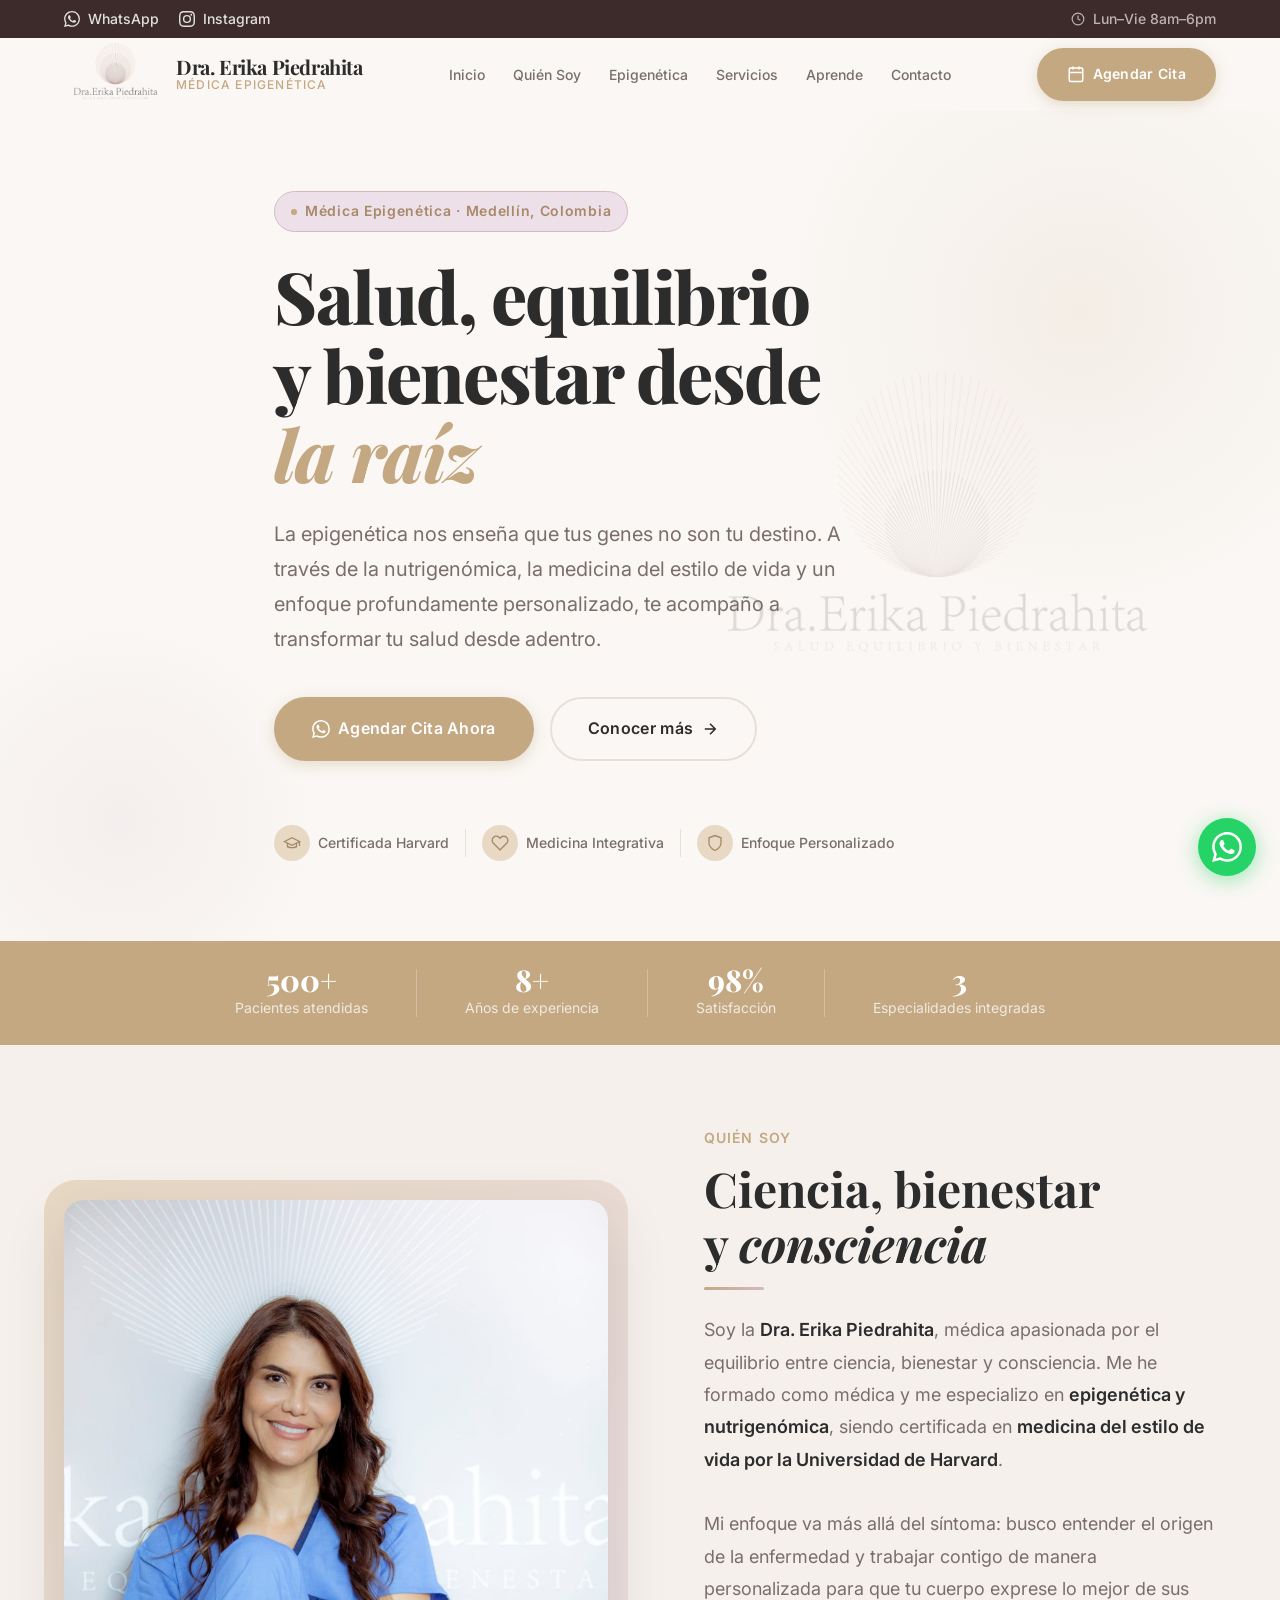
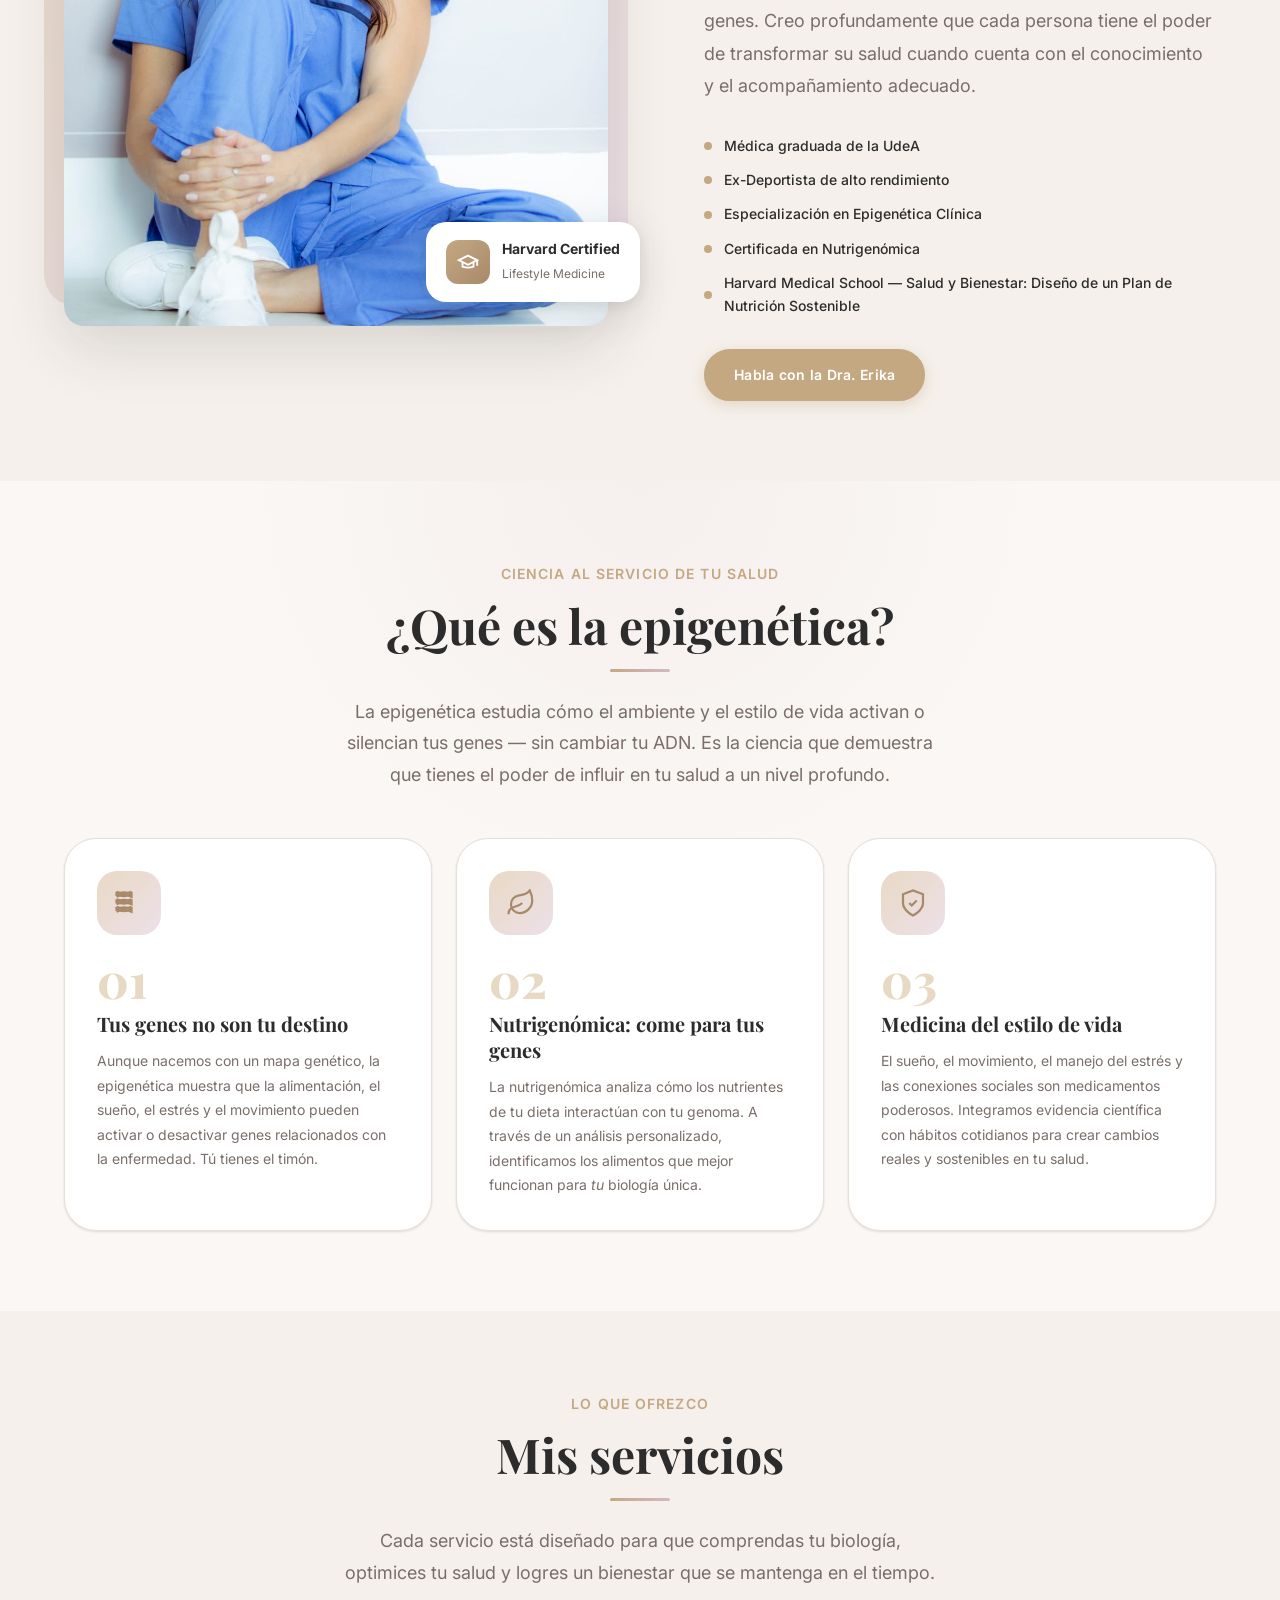
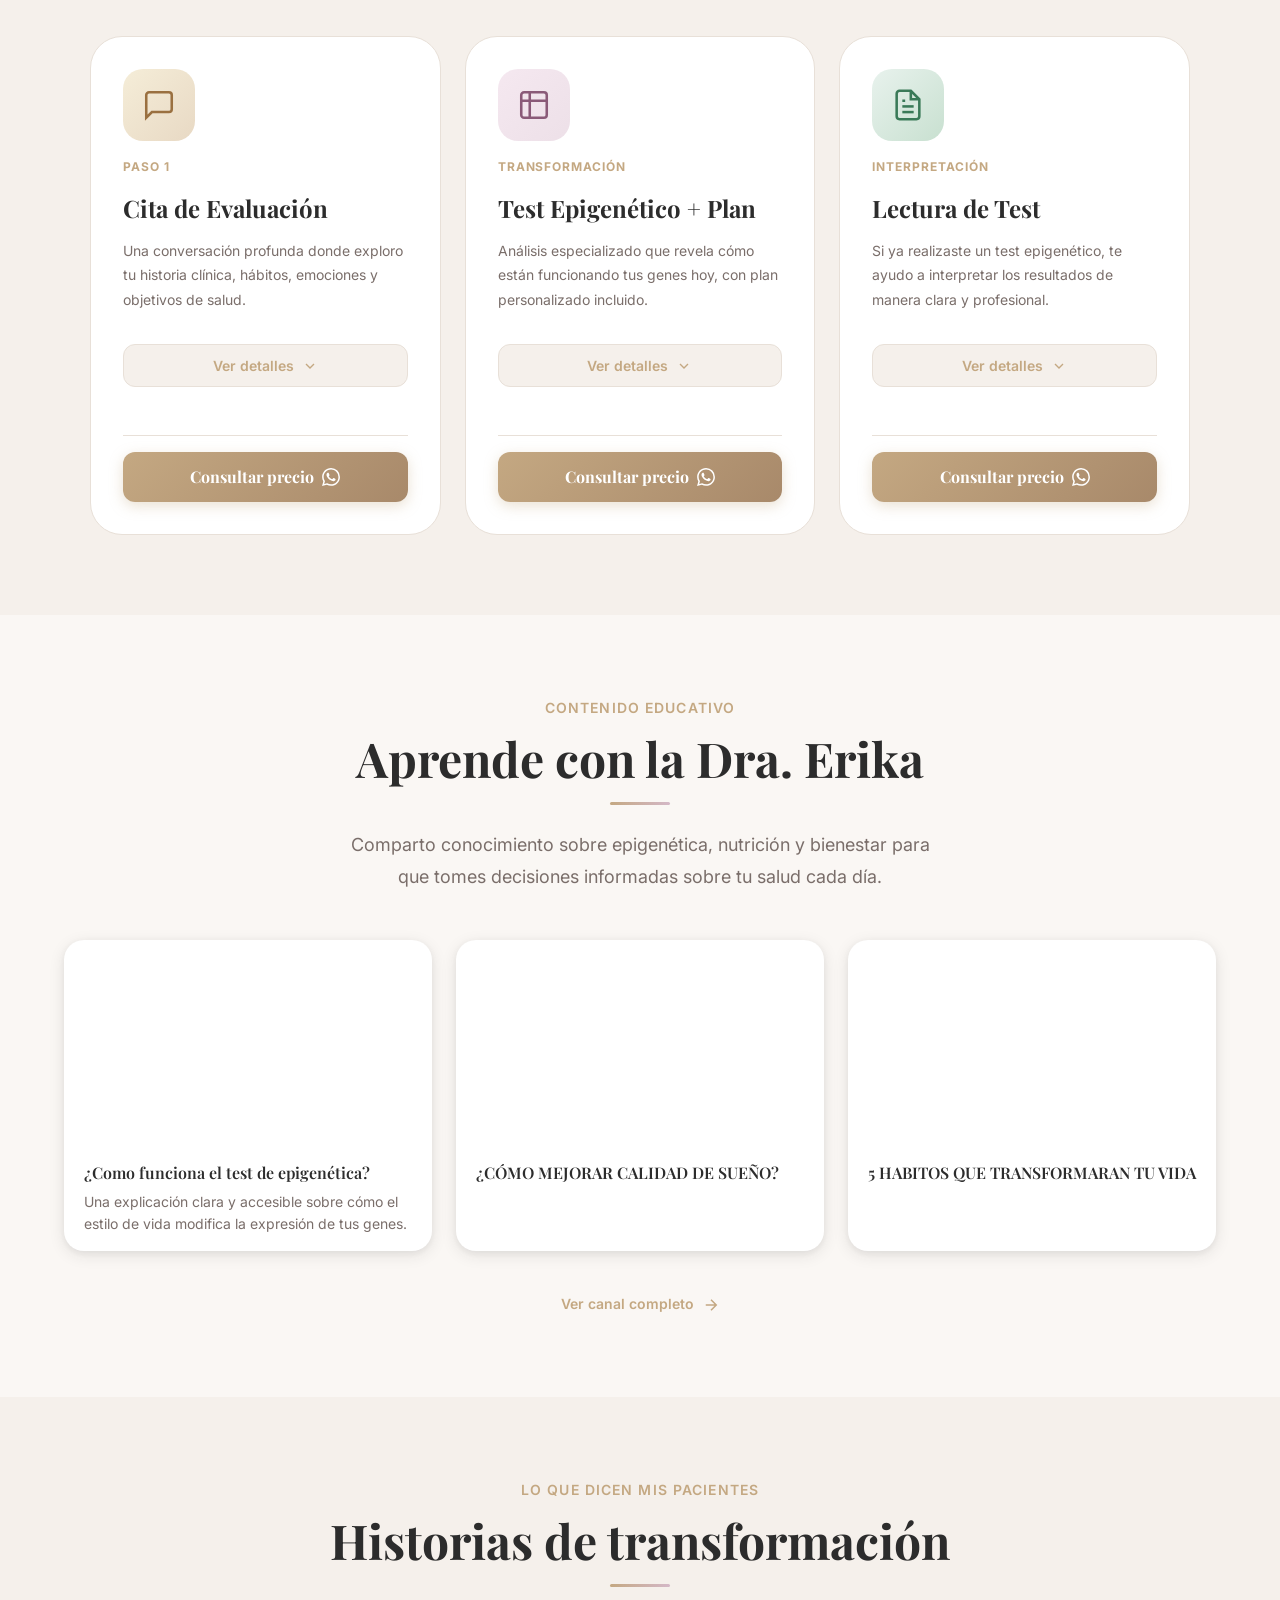
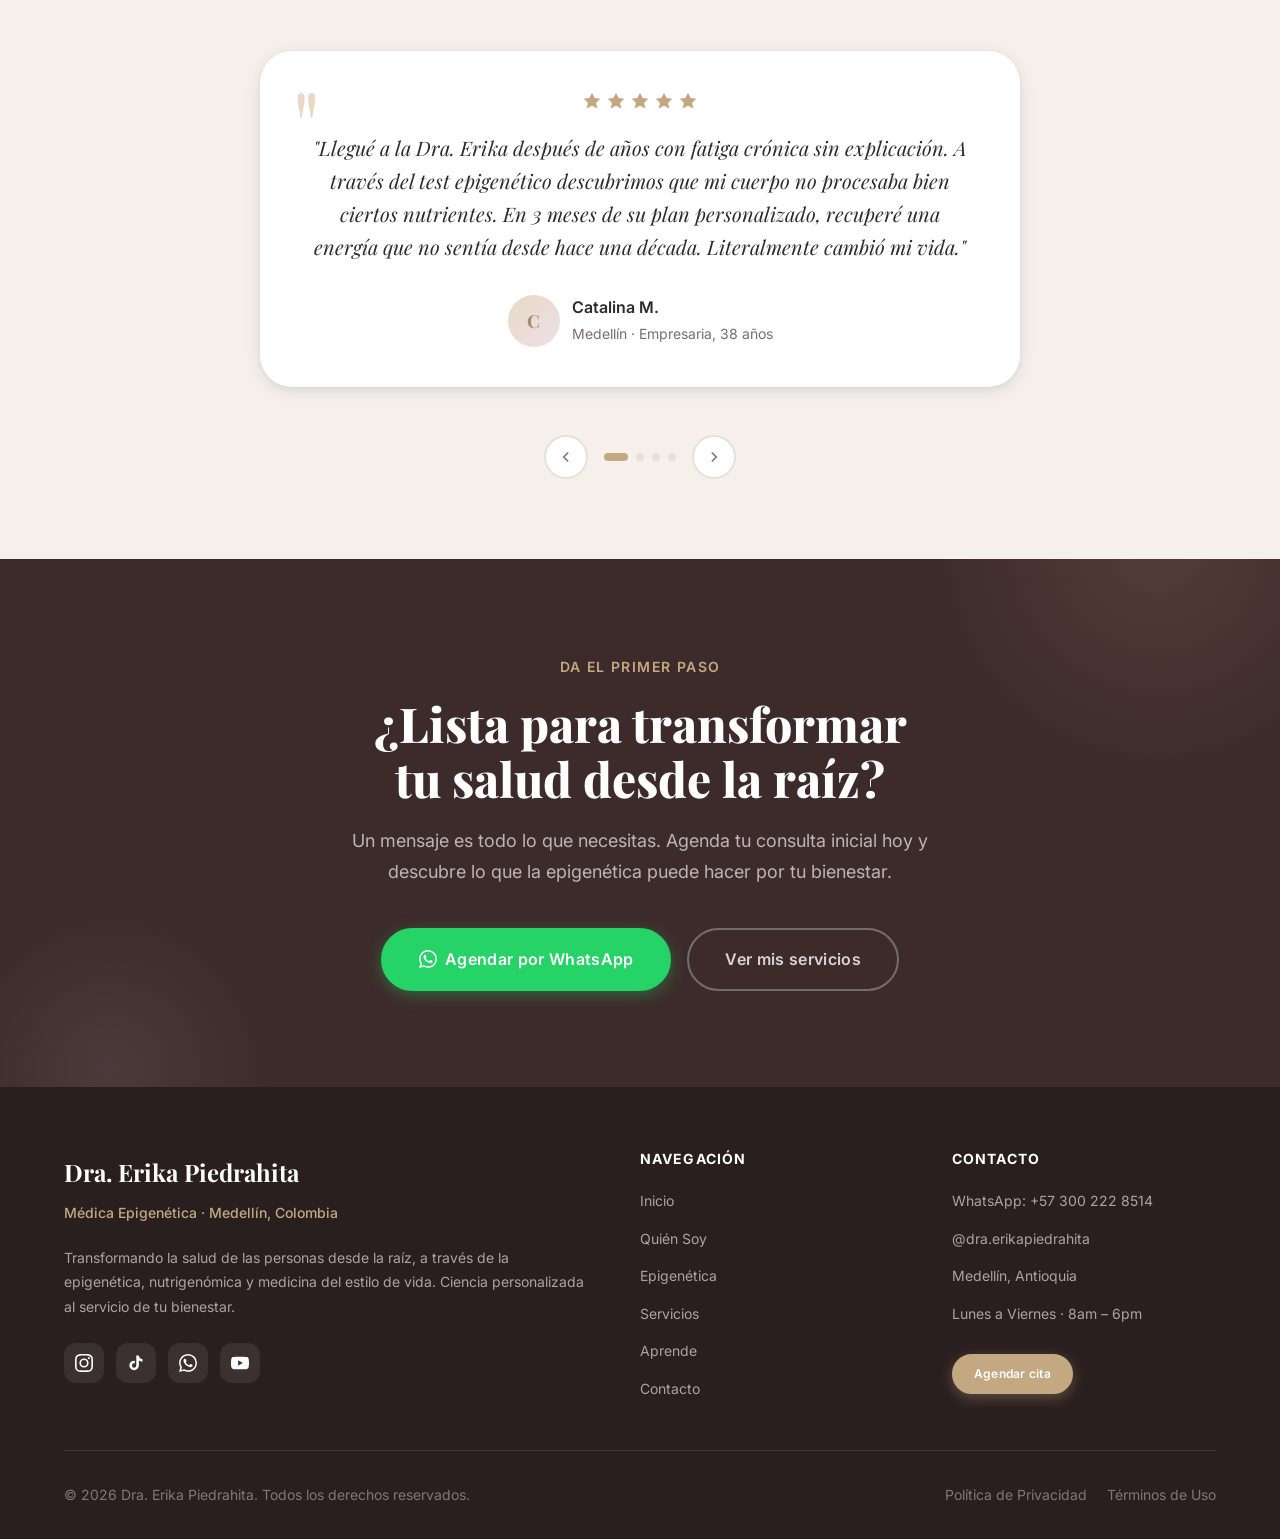
==== index.html @ b2c422f9 "feat: update Open Graph and Twitter Card metadata for improved sharing" ====
<!DOCTYPE html>
<html lang="es" class="no-js">
<head>
  <!-- =====================================================
       META & SEO
       ===================================================== -->
  <meta charset="UTF-8" />
  <meta name="viewport" content="width=device-width, initial-scale=1.0" />
  <meta http-equiv="X-UA-Compatible" content="IE=edge" />

  <title>Dra. Erika Piedrahita — Médica Epigenética en Medellín</title>
  <meta name="description" content="Dra. Erika Piedrahita, médica especialista en epigenética, nutrigenómica y medicina del estilo de vida certificada por la Universidad de Harvard. Consultas presenciales y virtuales en Medellín, Colombia." />
  <meta name="keywords" content="epigenética, médica Medellín, nutrigenómica, medicina integrativa, bienestar, salud personalizada, Erika Piedrahita, Harvard, test epigenético" />
  <meta name="author" content="Dra. Erika Piedrahita" />
  <meta name="robots" content="index, follow" />
  <link rel="canonical" href="https://www.draerikapiedrahita.com/" />

  <!-- Open Graph / Facebook -->
  <meta property="og:type"        content="website" />
  <meta property="og:url"         content="https://www.draerikapiedrahita.com/" />
  <meta property="og:title"       content="Dra. Erika Piedrahita — Médica Epigenética en Medellín" />
  <meta property="og:description" content="Especialista en epigenética y nutrigenómica. Medicina personalizada desde la raíz. Certificada Harvard." />
  <meta property="og:image"       content="https://www.draerikapiedrahita.com/assets/img/og-image.png" />
  <meta property="og:locale"      content="es_CO" />
  <meta property="og:site_name"   content="Dra. Erika Piedrahita" />

  <!-- Twitter Card -->
  <meta name="twitter:card"        content="summary" />
  <meta name="twitter:url"         content="https://www.draerikapiedrahita.com/" />
  <meta name="twitter:title"       content="Dra. Erika Piedrahita — Médica Epigenética" />
  <meta name="twitter:description" content="Epigenética, nutrigenómica y medicina del estilo de vida en Medellín." />
  <meta name="twitter:image"       content="https://www.draerikapiedrahita.com/assets/img/og-image.png" />

  <!-- Favicon -->
  <link rel="icon" type="image/png" sizes="32x32" href="assets/icons/favicon-32x32.png" />
  <link rel="icon" type="image/png" sizes="16x16" href="assets/icons/favicon-16x16.png" />
  <link rel="apple-touch-icon" sizes="180x180" href="assets/icons/apple-touch-icon.png" />

  <!-- Google Fonts -->
  <link rel="preconnect" href="https://fonts.googleapis.com" />
  <link rel="preconnect" href="https://fonts.gstatic.com" crossorigin />
  <link href="https://fonts.googleapis.com/css2?family=Playfair+Display:ital,wght@0,400;0,500;0,600;0,700;0,800;1,400;1,500&family=Inter:wght@300;400;500;600;700&display=swap" rel="stylesheet" />

  <!-- CSS -->
  <link rel="stylesheet" href="css/style.css" />
  <link rel="stylesheet" href="css/layout.css" />
  <link rel="stylesheet" href="css/components.css" />

  <!-- Structured Data — Medical Professional -->
  <script type="application/ld+json">
  {
    "@context": "https://schema.org",
    "@type": "Physician",
    "name": "Dra. Erika Piedrahita",
    "description": "Médica especialista en epigenética, nutrigenómica y medicina del estilo de vida. Certificada por la Universidad de Harvard.",
    "url": "https://www.draerikapiedrahita.com",
    "telephone": "+573002228514",
    "image": "https://www.draerikapiedrahita.com/assets/img/og-image.png",
    "address": {
      "@type": "PostalAddress",
      "addressLocality": "Medellín",
      "addressRegion": "Antioquia",
      "addressCountry": "CO"
    },
    "sameAs": [
      "https://www.instagram.com/dra.erikapiedrahita/"
    ],
    "medicalSpecialty": "Epigenética y Medicina Integrativa",
    "availableService": [
      {
        "@type": "MedicalProcedure",
        "name": "Consulta Inicial de Epigenética"
      },
      {
        "@type": "MedicalProcedure",
        "name": "Test Epigenético"
      },
      {
        "@type": "MedicalProcedure",
        "name": "Plan de Bienestar Personalizado"
      }
    ]
  }
  </script>
</head>

<body>

  <!-- Scroll progress bar -->
  <div class="scroll-progress" role="progressbar" aria-hidden="true"></div>

  <!-- =====================================================
       TOPBAR
       ===================================================== -->
  <div class="topbar" role="banner">
    <div class="container topbar__inner">
      <!-- Left: social links -->
      <div class="topbar__links">
        <a href="https://wa.me/573002228514" class="topbar__link" target="_blank" rel="noopener noreferrer" aria-label="Contáctanos por WhatsApp">
          <!-- WhatsApp icon -->
          <svg viewBox="0 0 24 24" fill="currentColor" aria-hidden="true">
            <path d="M17.472 14.382c-.297-.149-1.758-.867-2.03-.967-.273-.099-.471-.148-.67.15-.197.297-.767.966-.94 1.164-.173.199-.347.223-.644.075-.297-.15-1.255-.463-2.39-1.475-.883-.788-1.48-1.761-1.653-2.059-.173-.297-.018-.458.13-.606.134-.133.298-.347.446-.52.149-.174.198-.298.298-.497.099-.198.05-.371-.025-.52-.075-.149-.669-1.612-.916-2.207-.242-.579-.487-.5-.669-.51-.173-.008-.371-.01-.57-.01-.198 0-.52.074-.792.372-.272.297-1.04 1.016-1.04 2.479 0 1.462 1.065 2.875 1.213 3.074.149.198 2.096 3.2 5.077 4.487.709.306 1.262.489 1.694.625.712.227 1.36.195 1.871.118.571-.085 1.758-.719 2.006-1.413.248-.694.248-1.289.173-1.413-.074-.124-.272-.198-.57-.347m-5.421 7.403h-.004a9.87 9.87 0 01-5.031-1.378l-.361-.214-3.741.982.998-3.648-.235-.374a9.86 9.86 0 01-1.51-5.26c.001-5.45 4.436-9.884 9.888-9.884 2.64 0 5.122 1.03 6.988 2.898a9.825 9.825 0 012.893 6.994c-.003 5.45-4.437 9.884-9.885 9.884m8.413-18.297A11.815 11.815 0 0012.05 0C5.495 0 .16 5.335.157 11.892c0 2.096.547 4.142 1.588 5.945L.057 24l6.305-1.654a11.882 11.882 0 005.683 1.448h.005c6.554 0 11.89-5.335 11.893-11.893a11.821 11.821 0 00-3.48-8.413Z"/>
          </svg>
          WhatsApp
        </a>
        <a href="https://www.instagram.com/dra.erikapiedrahita/" class="topbar__link" target="_blank" rel="noopener noreferrer" aria-label="Visita nuestro Instagram">
          <!-- Instagram icon -->
          <svg viewBox="0 0 24 24" fill="currentColor" aria-hidden="true">
            <path d="M12 2.163c3.204 0 3.584.012 4.85.07 3.252.148 4.771 1.691 4.919 4.919.058 1.265.069 1.645.069 4.849 0 3.205-.012 3.584-.069 4.849-.149 3.225-1.664 4.771-4.919 4.919-1.266.058-1.644.07-4.85.07-3.204 0-3.584-.012-4.849-.07-3.26-.149-4.771-1.699-4.919-4.92-.058-1.265-.07-1.644-.07-4.849 0-3.204.013-3.583.07-4.849.149-3.227 1.664-4.771 4.919-4.919 1.266-.057 1.645-.069 4.849-.069zM12 0C8.741 0 8.333.014 7.053.072 2.695.272.273 2.69.073 7.052.014 8.333 0 8.741 0 12c0 3.259.014 3.668.072 4.948.2 4.358 2.618 6.78 6.98 6.98C8.333 23.986 8.741 24 12 24c3.259 0 3.668-.014 4.948-.072 4.354-.2 6.782-2.618 6.979-6.98.059-1.28.073-1.689.073-4.948 0-3.259-.014-3.667-.072-4.947-.196-4.354-2.617-6.78-6.979-6.98C15.668.014 15.259 0 12 0zm0 5.838a6.162 6.162 0 100 12.324 6.162 6.162 0 000-12.324zM12 16a4 4 0 110-8 4 4 0 010 8zm6.406-11.845a1.44 1.44 0 100 2.881 1.44 1.44 0 000-2.881z"/>
          </svg>
          Instagram
        </a>
      </div>
      <!-- Right: hours -->
      <div class="topbar__hours">
        <svg viewBox="0 0 24 24" fill="none" stroke="currentColor" stroke-width="2" aria-hidden="true">
          <circle cx="12" cy="12" r="10"/><polyline points="12 6 12 12 16 14"/>
        </svg>
        Lun–Vie 8am–6pm
      </div>
    </div>
  </div>

  <!-- =====================================================
       NAVBAR (Sticky)
       ===================================================== -->
  <header class="navbar" id="inicio" role="banner">
    <nav class="container navbar__inner" aria-label="Navegación principal">
      <!-- Logo -->
      <a href="#" class="navbar__logo" aria-label="Inicio — Dra. Erika Piedrahita">
        <img src="assets/img/IMG_6680.PNG" alt="Logo Dra. Erika Piedrahita" class="navbar__logo-img" width="360" height="120" />
        <div class="navbar__logo-text">
          <span class="navbar__logo-name">Dra. Erika Piedrahita</span>
          <span class="navbar__logo-title">Médica Epigenética</span>
        </div>
      </a>

      <!-- Desktop nav links -->
      <ul class="navbar__nav" role="list">
        <li><a href="#"       class="navbar__nav-link">Inicio</a></li>
        <li><a href="#quien-soy"    class="navbar__nav-link">Quién Soy</a></li>
        <li><a href="#epigenetica"  class="navbar__nav-link">Epigenética</a></li>
        <li><a href="#servicios"    class="navbar__nav-link">Servicios</a></li>
        <li><a href="#aprende"      class="navbar__nav-link">Aprende</a></li>
        <li><a href="#contacto"     class="navbar__nav-link">Contacto</a></li>
      </ul>

      <!-- Desktop CTA -->
      <div class="navbar__actions">
        <a href="https://wa.me/573002228514?text=Hola%20Dra.%20Erika%2C%20me%20gustar%C3%ADa%20agendar%20una%20cita" class="btn btn--primary" target="_blank" rel="noopener noreferrer">
          <!-- Calendar icon -->
          <svg width="16" height="16" viewBox="0 0 24 24" fill="none" stroke="currentColor" stroke-width="2" aria-hidden="true">
            <rect x="3" y="4" width="18" height="18" rx="2" ry="2"/>
            <line x1="16" y1="2" x2="16" y2="6"/>
            <line x1="8"  y1="2" x2="8"  y2="6"/>
            <line x1="3"  y1="10" x2="21" y2="10"/>
          </svg>
          Agendar Cita
        </a>

        <!-- Hamburger -->
        <button class="navbar__hamburger" aria-label="Abrir menú de navegación" aria-expanded="false" aria-controls="mobile-menu">
          <span></span>
          <span></span>
          <span></span>
        </button>
      </div>
    </nav>

    <!-- Mobile menu -->
    <div class="navbar__mobile" id="mobile-menu" role="dialog" aria-label="Menú móvil">
      <ul class="navbar__mobile-links" role="list">
        <li><a href="#inicio"      class="navbar__mobile-link">Inicio</a></li>
        <li><a href="#quien-soy"   class="navbar__mobile-link">Quién Soy</a></li>
        <li><a href="#epigenetica" class="navbar__mobile-link">Epigenética</a></li>
        <li><a href="#servicios"   class="navbar__mobile-link">Servicios</a></li>
        <li><a href="#aprende"     class="navbar__mobile-link">Aprende</a></li>
        <li><a href="#contacto"    class="navbar__mobile-link">Contacto</a></li>
      </ul>
      <a href="https://wa.me/573002228514?text=Hola%20Dra.%20Erika%2C%20me%20gustar%C3%ADa%20agendar%20una%20cita" class="btn btn--primary" style="width:100%; justify-content:center;" target="_blank" rel="noopener noreferrer">
        Agendar Cita
      </a>
    </div>
  </header>

  <!-- =====================================================
       MAIN CONTENT
       ===================================================== -->
  <main id="main-content">

    <!-- =================================================
         HERO
         ================================================= -->
    <section class="hero" id="hero" aria-label="Inicio">
      <div class="container hero__inner">

        <!-- Badge -->
        <div class="hero__badge animate-fadeInUp">
          <span class="hero__badge-dot" aria-hidden="true"></span>
          Médica Epigenética · Medellín, Colombia
        </div>

        <!-- Heading -->
        <h1 class="hero__title animate-fadeInUp delay-200">
          Salud, equilibrio<br />
          y bienestar desde<br />
          <em>la raíz</em>
        </h1>

        <!-- Subtitle -->
        <p class="hero__subtitle animate-fadeInUp delay-300">
          La epigenética nos enseña que tus genes no son tu destino. A través de
          la nutrigenómica, la medicina del estilo de vida y un enfoque
          profundamente personalizado, te acompaño a transformar tu salud desde adentro.
        </p>

        <!-- CTAs -->
        <div class="hero__cta-group animate-fadeInUp delay-400">
          <a href="https://wa.me/573002228514?text=Hola%20Dra.%20Erika%2C%20me%20gustar%C3%ADa%20agendar%20una%20cita" class="btn btn--primary btn--lg" target="_blank" rel="noopener noreferrer">
            <!-- WhatsApp icon -->
            <svg viewBox="0 0 24 24" fill="currentColor" aria-hidden="true">
              <path d="M17.472 14.382c-.297-.149-1.758-.867-2.03-.967-.273-.099-.471-.148-.67.15-.197.297-.767.966-.94 1.164-.173.199-.347.223-.644.075-.297-.15-1.255-.463-2.39-1.475-.883-.788-1.48-1.761-1.653-2.059-.173-.297-.018-.458.13-.606.134-.133.298-.347.446-.52.149-.174.198-.298.298-.497.099-.198.05-.371-.025-.52-.075-.149-.669-1.612-.916-2.207-.242-.579-.487-.5-.669-.51-.173-.008-.371-.01-.57-.01-.198 0-.52.074-.792.372-.272.297-1.04 1.016-1.04 2.479 0 1.462 1.065 2.875 1.213 3.074.149.198 2.096 3.2 5.077 4.487.709.306 1.262.489 1.694.625.712.227 1.36.195 1.871.118.571-.085 1.758-.719 2.006-1.413.248-.694.248-1.289.173-1.413-.074-.124-.272-.198-.57-.347m-5.421 7.403h-.004a9.87 9.87 0 01-5.031-1.378l-.361-.214-3.741.982.998-3.648-.235-.374a9.86 9.86 0 01-1.51-5.26c.001-5.45 4.436-9.884 9.888-9.884 2.64 0 5.122 1.03 6.988 2.898a9.825 9.825 0 012.893 6.994c-.003 5.45-4.437 9.884-9.885 9.884m8.413-18.297A11.815 11.815 0 0012.05 0C5.495 0 .16 5.335.157 11.892c0 2.096.547 4.142 1.588 5.945L.057 24l6.305-1.654a11.882 11.882 0 005.683 1.448h.005c6.554 0 11.89-5.335 11.893-11.893a11.821 11.821 0 00-3.48-8.413Z"/>
            </svg>
            Agendar Cita Ahora
          </a>
          <a href="#quien-soy" class="btn btn--secondary btn--lg">
            Conocer más
            <svg viewBox="0 0 24 24" fill="none" stroke="currentColor" stroke-width="2" aria-hidden="true">
              <path d="M5 12h14M12 5l7 7-7 7"/>
            </svg>
          </a>
        </div>

        <!-- Trust badges -->
        <div class="hero__trust animate-fadeInUp delay-600" role="list" aria-label="Certificaciones">
          <div class="hero__trust-item" role="listitem">
            <div class="hero__trust-icon" aria-hidden="true">
              <!-- Academic cap -->
              <svg viewBox="0 0 24 24" fill="none" stroke="currentColor" stroke-width="1.8">
                <path d="M22 10v6M2 10l10-5 10 5-10 5z"/>
                <path d="M6 12v5c3.33 1.33 8.67 1.33 12 0v-5"/>
              </svg>
            </div>
            Certificada Harvard
          </div>
          <div class="hero__trust-divider" aria-hidden="true"></div>
          <div class="hero__trust-item" role="listitem">
            <div class="hero__trust-icon" aria-hidden="true">
              <!-- Heart / leaf -->
              <svg viewBox="0 0 24 24" fill="none" stroke="currentColor" stroke-width="1.8">
                <path d="M20.84 4.61a5.5 5.5 0 00-7.78 0L12 5.67l-1.06-1.06a5.5 5.5 0 00-7.78 7.78l1.06 1.06L12 21.23l7.78-7.78 1.06-1.06a5.5 5.5 0 000-7.78z"/>
              </svg>
            </div>
            Medicina Integrativa
          </div>
          <div class="hero__trust-divider" aria-hidden="true"></div>
          <div class="hero__trust-item" role="listitem">
            <div class="hero__trust-icon" aria-hidden="true">
              <!-- Person / star -->
              <svg viewBox="0 0 24 24" fill="none" stroke="currentColor" stroke-width="1.8">
                <path d="M12 22s8-4 8-10V5l-8-3-8 3v7c0 6 8 10 8 10z"/>
              </svg>
            </div>
            Enfoque Personalizado
          </div>
        </div>

      </div>
    </section>

    <!-- Stats bar -->
    <div class="stats-bar" role="region" aria-label="Estadísticas">
      <div class="container stats-bar__grid">
        <div class="stats-bar__item reveal" data-delay="0">
          <span class="stats-bar__number">500+</span>
          <span class="stats-bar__label">Pacientes atendidas</span>
        </div>
        <div class="stats-bar__divider" aria-hidden="true"></div>
        <div class="stats-bar__item reveal" data-delay="100">
          <span class="stats-bar__number">8+</span>
          <span class="stats-bar__label">Años de experiencia</span>
        </div>
        <div class="stats-bar__divider" aria-hidden="true"></div>
        <div class="stats-bar__item reveal" data-delay="200">
          <span class="stats-bar__number">98%</span>
          <span class="stats-bar__label">Satisfacción</span>
        </div>
        <div class="stats-bar__divider" aria-hidden="true"></div>
        <div class="stats-bar__item reveal" data-delay="300">
          <span class="stats-bar__number">3</span>
          <span class="stats-bar__label">Especialidades integradas</span>
        </div>
      </div>
    </div>

    <!-- =================================================
         QUIÉN SOY (About)
         ================================================= -->
    <section class="section about" id="quien-soy" aria-labelledby="about-title">
      <div class="container about__grid">

        <!-- Image -->
        <div class="about__image-wrapper reveal-left">
          <div class="about__image-bg" aria-hidden="true"></div>
          <img src="assets/img/dra_img.JPG" alt="Dra. Erika Piedrahita" class="about__image" width="480" height="640" loading="lazy" />
          

          <!-- Floating credential badge -->
          <div class="about__badge-float" aria-label="Certificación Harvard">
            <div class="about__badge-float-icon" aria-hidden="true">
              <svg viewBox="0 0 24 24" fill="none" stroke="currentColor" stroke-width="2">
                <path d="M22 10v6M2 10l10-5 10 5-10 5z"/>
                <path d="M6 12v5c3.33 1.33 8.67 1.33 12 0v-5"/>
              </svg>
            </div>
            <div class="about__badge-float-text">
              <strong>Harvard Certified</strong>
              <span>Lifestyle Medicine</span>
            </div>
          </div>
        </div>

        <!-- Content -->
        <div class="about__content reveal-right">
          <span class="section-eyebrow">Quién Soy</span>
          <h2 class="section-title" id="about-title">
            Ciencia, bienestar<br />y <em>consciencia</em>
          </h2>
          <div class="divider"></div>

          <p class="about__bio">
            Soy la <strong>Dra. Erika Piedrahita</strong>, médica apasionada por el equilibrio entre
            ciencia, bienestar y consciencia. Me he formado como médica y me especializo en
            <strong>epigenética y nutrigenómica</strong>, siendo certificada en
            <strong>medicina del estilo de vida por la Universidad de Harvard</strong>.
          </p>
          <p class="about__bio">
            Mi enfoque va más allá del síntoma: busco entender el origen de la enfermedad y
            trabajar contigo de manera personalizada para que tu cuerpo exprese lo mejor de
            sus genes. Creo profundamente que cada persona tiene el poder de transformar su
            salud cuando cuenta con el conocimiento y el acompañamiento adecuado.
          </p>

          <ul class="about__credentials" aria-label="Credenciales">
            <li class="about__credential">
              <span class="about__credential-dot" aria-hidden="true"></span>
              Médica graduada de la UdeA
            </li>
            <li class="about__credential">
              <span class="about__credential-dot" aria-hidden="true"></span>
              Ex-Deportista de alto rendimiento
            </li>
            <li class="about__credential">
              <span class="about__credential-dot" aria-hidden="true"></span>
              Especialización en Epigenética Clínica
            </li>
            <li class="about__credential">
              <span class="about__credential-dot" aria-hidden="true"></span>
              Certificada en Nutrigenómica
            </li>
            <li class="about__credential">
              <span class="about__credential-dot" aria-hidden="true"></span>
              Harvard Medical School — Salud y Bienestar: Diseño de un Plan de Nutrición Sostenible
            </li>
          </ul>

          <div style="margin-top: var(--space-8);">
            <a href="https://wa.me/573002228514?text=Hola%20Dra.%20Erika%2C%20quiero%20saber%20m%C3%A1s%20sobre%20tu%20enfoque" class="btn btn--primary" target="_blank" rel="noopener noreferrer">
              Habla con la Dra. Erika
            </a>
          </div>
        </div>

      </div>
    </section>

    <!-- =================================================
         ¿QUÉ ES LA EPIGENÉTICA?
         ================================================= -->
    <section class="section epigenetics" id="epigenetica" aria-labelledby="epi-title">
      <div class="container">
        <div class="section-header centered reveal">
          <span class="section-eyebrow">Ciencia al servicio de tu salud</span>
          <h2 class="section-title" id="epi-title">¿Qué es la epigenética?</h2>
          <div class="divider centered" aria-hidden="true"></div>
          <p class="section-subtitle">
            La epigenética estudia cómo el ambiente y el estilo de vida activan o silencian
            tus genes — sin cambiar tu ADN. Es la ciencia que demuestra que tienes el poder
            de influir en tu salud a un nivel profundo.
          </p>
        </div>

        <div class="epigenetics__cards">

          <!-- Card 1 -->
          <article class="epi-card reveal" data-delay="0" aria-label="Concepto 1">
            <div class="epi-card__icon" aria-hidden="true">
              <!-- DNA helix -->
              <svg viewBox="0 0 24 24" fill="none" stroke="currentColor" stroke-width="1.8">
                <path d="M2 3c4 2 8 2 12 0M2 3v2c4-2 8-2 12 0v-2M2 5c4 2 8 2 12 0v2c-4-2-8-2-12 0M14 5v2"/>
                <path d="M2 9c4 2 8 2 12 0M2 9v2c4-2 8-2 12 0v-2M2 11c4 2 8 2 12 0v2c-4-2-8-2-12 0"/>
                <path d="M2 15c4 2 8 2 12 0M2 15v2c4-2 8-2 12 0v-2M2 17c4 2 8 2 12 0v2c-4-2-8-2-12 0"/>
              </svg>
            </div>
            <div class="epi-card__number" aria-hidden="true">01</div>
            <h3 class="epi-card__title">Tus genes no son tu destino</h3>
            <p class="epi-card__text">
              Aunque nacemos con un mapa genético, la epigenética muestra que la alimentación,
              el sueño, el estrés y el movimiento pueden activar o desactivar genes relacionados
              con la enfermedad. Tú tienes el timón.
            </p>
          </article>

          <!-- Card 2 -->
          <article class="epi-card reveal" data-delay="150" aria-label="Concepto 2">
            <div class="epi-card__icon" aria-hidden="true">
              <!-- Leaf / nature -->
              <svg viewBox="0 0 24 24" fill="none" stroke="currentColor" stroke-width="1.8">
                <path d="M11 20A7 7 0 0 1 9.8 6.1C15.5 5 17 4.48 19 2c1 2 2 4.18 2 8 0 5.5-4.78 10-10 10z"/>
                <path d="M2 21c0-3 1.85-5.36 5.08-6C9.5 14.52 12 13 13 12"/>
              </svg>
            </div>
            <div class="epi-card__number" aria-hidden="true">02</div>
            <h3 class="epi-card__title">Nutrigenómica: come para tus genes</h3>
            <p class="epi-card__text">
              La nutrigenómica analiza cómo los nutrientes de tu dieta interactúan con tu
              genoma. A través de un análisis personalizado, identificamos los alimentos que
              mejor funcionan para <em>tu</em> biología única.
            </p>
          </article>

          <!-- Card 3 -->
          <article class="epi-card reveal" data-delay="300" aria-label="Concepto 3">
            <div class="epi-card__icon" aria-hidden="true">
              <!-- Shield / protect -->
              <svg viewBox="0 0 24 24" fill="none" stroke="currentColor" stroke-width="1.8">
                <path d="M12 22s8-4 8-10V5l-8-3-8 3v7c0 6 8 10 8 10z"/>
                <path d="M9 12l2 2 4-4"/>
              </svg>
            </div>
            <div class="epi-card__number" aria-hidden="true">03</div>
            <h3 class="epi-card__title">Medicina del estilo de vida</h3>
            <p class="epi-card__text">
              El sueño, el movimiento, el manejo del estrés y las conexiones sociales son
              medicamentos poderosos. Integramos evidencia científica con hábitos cotidianos
              para crear cambios reales y sostenibles en tu salud.
            </p>
          </article>

        </div>
      </div>
    </section>

    <!-- =================================================
         SERVICIOS
         ================================================= -->
    <section class="section services" id="servicios" aria-labelledby="services-title">
      <div class="container">
        <div class="section-header centered reveal">
          <span class="section-eyebrow">Lo que ofrezco</span>
          <h2 class="section-title" id="services-title">Mis servicios</h2>
          <div class="divider centered" aria-hidden="true"></div>
          <p class="section-subtitle">
            Cada servicio está diseñado para que comprendas tu biología, optimices tu salud
            y logres un bienestar que se mantenga en el tiempo.
          </p>
        </div>

        <div class="services__grid">

          <!-- Service 1: Cita de Evaluación -->
          <article class="service-card service-card--gold reveal" data-delay="0">
            <div class="service-card__icon-wrap" aria-hidden="true">
              <!-- Chat / consult -->
              <svg viewBox="0 0 24 24" fill="none" stroke="currentColor" stroke-width="1.8">
                <path d="M21 15a2 2 0 0 1-2 2H7l-4 4V5a2 2 0 0 1 2-2h14a2 2 0 0 1 2 2z"/>
              </svg>
            </div>
            <span class="service-card__tag">Paso 1</span>
            <h3 class="service-card__title">Cita de Evaluación</h3>
            <p class="service-card__desc">
              Una conversación profunda donde exploro tu historia clínica, hábitos,
              emociones y objetivos de salud.
            </p>
            <button class="service-card__toggle" aria-expanded="false" aria-label="Ver detalles">
              <span>Ver detalles</span>
              <svg class="toggle-icon" viewBox="0 0 24 24" fill="none" stroke="currentColor" stroke-width="2">
                <polyline points="6 9 12 15 18 9"/>
              </svg>
            </button>
            <div class="service-card__details" hidden>
              <ul class="service-card__features" aria-label="Incluye">
                <li class="service-card__feature">
                  <svg viewBox="0 0 24 24" fill="none" stroke="currentColor" stroke-width="2.5" aria-hidden="true"><polyline points="20 6 9 17 4 12"/></svg>
                  Historia clínica completa
                </li>
                <li class="service-card__feature">
                  <svg viewBox="0 0 24 24" fill="none" stroke="currentColor" stroke-width="2.5" aria-hidden="true"><polyline points="20 6 9 17 4 12"/></svg>
                  Análisis de hábitos y estilo de vida
                </li>
                <li class="service-card__feature">
                  <svg viewBox="0 0 24 24" fill="none" stroke="currentColor" stroke-width="2.5" aria-hidden="true"><polyline points="20 6 9 17 4 12"/></svg>
                  Evaluación de objetivos de salud
                </li>
              </ul>
            </div>
            <div class="service-card__footer">
              <a href="https://wa.me/573002228514?text=Hola%20Dra.%20Erika%2C%20quiero%20consultar%20el%20precio%20de%20la%20Cita%20de%20Evaluaci%C3%B3n" class="service-card__price-link" target="_blank" rel="noopener noreferrer">
                Consultar precio
                <svg viewBox="0 0 24 24" fill="currentColor" aria-hidden="true">
                  <path d="M17.472 14.382c-.297-.149-1.758-.867-2.03-.967-.273-.099-.471-.148-.67.15-.197.297-.767.966-.94 1.164-.173.199-.347.223-.644.075-.297-.15-1.255-.463-2.39-1.475-.883-.788-1.48-1.761-1.653-2.059-.173-.297-.018-.458.13-.606.134-.133.298-.347.446-.52.149-.174.198-.298.298-.497.099-.198.05-.371-.025-.52-.075-.149-.669-1.612-.916-2.207-.242-.579-.487-.5-.669-.51-.173-.008-.371-.01-.57-.01-.198 0-.52.074-.792.372-.272.297-1.04 1.016-1.04 2.479 0 1.462 1.065 2.875 1.213 3.074.149.198 2.096 3.2 5.077 4.487.709.306 1.262.489 1.694.625.712.227 1.36.195 1.871.118.571-.085 1.758-.719 2.006-1.413.248-.694.248-1.289.173-1.413-.074-.124-.272-.198-.57-.347m-5.421 7.403h-.004a9.87 9.87 0 01-5.031-1.378l-.361-.214-3.741.982.998-3.648-.235-.374a9.86 9.86 0 01-1.51-5.26c.001-5.45 4.436-9.884 9.888-9.884 2.64 0 5.122 1.03 6.988 2.898a9.825 9.825 0 012.893 6.994c-.003 5.45-4.437 9.884-9.885 9.884m8.413-18.297A11.815 11.815 0 0012.05 0C5.495 0 .16 5.335.157 11.892c0 2.096.547 4.142 1.588 5.945L.057 24l6.305-1.654a11.882 11.882 0 005.683 1.448h.005c6.554 0 11.89-5.335 11.893-11.893a11.821 11.821 0 00-3.48-8.413Z"/>
                </svg>
              </a>
            </div>
          </article>

          <!-- Service 2: Test Epigenético + Plan Personalizado -->
          <article class="service-card service-card--rose reveal" data-delay="100">
            <div class="service-card__icon-wrap" aria-hidden="true">
              <!-- Lab / test -->
              <svg viewBox="0 0 24 24" fill="none" stroke="currentColor" stroke-width="1.8">
                <path d="M9 3H5a2 2 0 0 0-2 2v4m6-6h10a2 2 0 0 1 2 2v4M9 3v18m0 0h10a2 2 0 0 0 2-2V9M9 21H5a2 2 0 0 1-2-2V9m0 0h18"/>
              </svg>
            </div>
            <span class="service-card__tag">Transformación</span>
            <h3 class="service-card__title">Test Epigenético + Plan</h3>
            <p class="service-card__desc">
              Análisis especializado que revela cómo están funcionando tus genes hoy,
              con plan personalizado incluido.
            </p>
            <button class="service-card__toggle" aria-expanded="false" aria-label="Ver detalles">
              <span>Ver detalles</span>
              <svg class="toggle-icon" viewBox="0 0 24 24" fill="none" stroke="currentColor" stroke-width="2">
                <polyline points="6 9 12 15 18 9"/>
              </svg>
            </button>
            <div class="service-card__details" hidden>
              <ul class="service-card__features" aria-label="Incluye">
                <li class="service-card__feature">
                  <svg viewBox="0 0 24 24" fill="none" stroke="currentColor" stroke-width="2.5" aria-hidden="true"><polyline points="20 6 9 17 4 12"/></svg>
                  Panel genético personalizado
                </li>
                <li class="service-card__feature">
                  <svg viewBox="0 0 24 24" fill="none" stroke="currentColor" stroke-width="2.5" aria-hidden="true"><polyline points="20 6 9 17 4 12"/></svg>
                  Análisis de marcadores epigenéticos
                </li>
                <li class="service-card__feature">
                  <svg viewBox="0 0 24 24" fill="none" stroke="currentColor" stroke-width="2.5" aria-hidden="true"><polyline points="20 6 9 17 4 12"/></svg>
                  Plan nutricional y de estilo de vida
                </li>
                <li class="service-card__feature">
                  <svg viewBox="0 0 24 24" fill="none" stroke="currentColor" stroke-width="2.5" aria-hidden="true"><polyline points="20 6 9 17 4 12"/></svg>
                  Suplementación basada en evidencia
                </li>
              </ul>
            </div>
            <div class="service-card__footer">
              <a href="https://wa.me/573002228514?text=Hola%20Dra.%20Erika%2C%20quiero%20consultar%20el%20precio%20del%20Test%20Epigen%C3%A9tico%20%2B%20Plan%20Personalizado" class="service-card__price-link" target="_blank" rel="noopener noreferrer">
                Consultar precio
                <svg viewBox="0 0 24 24" fill="currentColor" aria-hidden="true">
                  <path d="M17.472 14.382c-.297-.149-1.758-.867-2.03-.967-.273-.099-.471-.148-.67.15-.197.297-.767.966-.94 1.164-.173.199-.347.223-.644.075-.297-.15-1.255-.463-2.39-1.475-.883-.788-1.48-1.761-1.653-2.059-.173-.297-.018-.458.13-.606.134-.133.298-.347.446-.52.149-.174.198-.298.298-.497.099-.198.05-.371-.025-.52-.075-.149-.669-1.612-.916-2.207-.242-.579-.487-.5-.669-.51-.173-.008-.371-.01-.57-.01-.198 0-.52.074-.792.372-.272.297-1.04 1.016-1.04 2.479 0 1.462 1.065 2.875 1.213 3.074.149.198 2.096 3.2 5.077 4.487.709.306 1.262.489 1.694.625.712.227 1.36.195 1.871.118.571-.085 1.758-.719 2.006-1.413.248-.694.248-1.289.173-1.413-.074-.124-.272-.198-.57-.347m-5.421 7.403h-.004a9.87 9.87 0 01-5.031-1.378l-.361-.214-3.741.982.998-3.648-.235-.374a9.86 9.86 0 01-1.51-5.26c.001-5.45 4.436-9.884 9.888-9.884 2.64 0 5.122 1.03 6.988 2.898a9.825 9.825 0 012.893 6.994c-.003 5.45-4.437 9.884-9.885 9.884m8.413-18.297A11.815 11.815 0 0012.05 0C5.495 0 .16 5.335.157 11.892c0 2.096.547 4.142 1.588 5.945L.057 24l6.305-1.654a11.882 11.882 0 005.683 1.448h.005c6.554 0 11.89-5.335 11.893-11.893a11.821 11.821 0 00-3.48-8.413Z"/>
                </svg>
              </a>
            </div>
          </article>

          <!-- Service 3: Lectura de Test -->
          <article class="service-card service-card--sage reveal" data-delay="200">
            <div class="service-card__icon-wrap" aria-hidden="true">
              <!-- Document / read -->
              <svg viewBox="0 0 24 24" fill="none" stroke="currentColor" stroke-width="1.8">
                <path d="M14 2H6a2 2 0 0 0-2 2v16a2 2 0 0 0 2 2h12a2 2 0 0 0 2-2V8z"/>
                <polyline points="14 2 14 8 20 8"/>
                <line x1="16" y1="13" x2="8" y2="13"/>
                <line x1="16" y1="17" x2="8" y2="17"/>
                <polyline points="10 9 9 9 8 9"/>
              </svg>
            </div>
            <span class="service-card__tag">Interpretación</span>
            <h3 class="service-card__title">Lectura de Test</h3>
            <p class="service-card__desc">
              Si ya realizaste un test epigenético, te ayudo a interpretar
              los resultados de manera clara y profesional.
            </p>
            <button class="service-card__toggle" aria-expanded="false" aria-label="Ver detalles">
              <span>Ver detalles</span>
              <svg class="toggle-icon" viewBox="0 0 24 24" fill="none" stroke="currentColor" stroke-width="2">
                <polyline points="6 9 12 15 18 9"/>
              </svg>
            </button>
            <div class="service-card__details" hidden>
              <ul class="service-card__features" aria-label="Incluye">
                <li class="service-card__feature">
                  <svg viewBox="0 0 24 24" fill="none" stroke="currentColor" stroke-width="2.5" aria-hidden="true"><polyline points="20 6 9 17 4 12"/></svg>
                  Revisión detallada de resultados
                </li>
                <li class="service-card__feature">
                  <svg viewBox="0 0 24 24" fill="none" stroke="currentColor" stroke-width="2.5" aria-hidden="true"><polyline points="20 6 9 17 4 12"/></svg>
                  Explicación de marcadores clave
                </li>
                <li class="service-card__feature">
                  <svg viewBox="0 0 24 24" fill="none" stroke="currentColor" stroke-width="2.5" aria-hidden="true"><polyline points="20 6 9 17 4 12"/></svg>
                  Recomendaciones generales
                </li>
              </ul>
            </div>
            <div class="service-card__footer">
              <a href="https://wa.me/573002228514?text=Hola%20Dra.%20Erika%2C%20quiero%20consultar%20el%20precio%20de%20la%20Lectura%20de%20Test%20Epigen%C3%A9tico" class="service-card__price-link" target="_blank" rel="noopener noreferrer">
                Consultar precio
                <svg viewBox="0 0 24 24" fill="currentColor" aria-hidden="true">
                  <path d="M17.472 14.382c-.297-.149-1.758-.867-2.03-.967-.273-.099-.471-.148-.67.15-.197.297-.767.966-.94 1.164-.173.199-.347.223-.644.075-.297-.15-1.255-.463-2.39-1.475-.883-.788-1.48-1.761-1.653-2.059-.173-.297-.018-.458.13-.606.134-.133.298-.347.446-.52.149-.174.198-.298.298-.497.099-.198.05-.371-.025-.52-.075-.149-.669-1.612-.916-2.207-.242-.579-.487-.5-.669-.51-.173-.008-.371-.01-.57-.01-.198 0-.52.074-.792.372-.272.297-1.04 1.016-1.04 2.479 0 1.462 1.065 2.875 1.213 3.074.149.198 2.096 3.2 5.077 4.487.709.306 1.262.489 1.694.625.712.227 1.36.195 1.871.118.571-.085 1.758-.719 2.006-1.413.248-.694.248-1.289.173-1.413-.074-.124-.272-.198-.57-.347m-5.421 7.403h-.004a9.87 9.87 0 01-5.031-1.378l-.361-.214-3.741.982.998-3.648-.235-.374a9.86 9.86 0 01-1.51-5.26c.001-5.45 4.436-9.884 9.888-9.884 2.64 0 5.122 1.03 6.988 2.898a9.825 9.825 0 012.893 6.994c-.003 5.45-4.437 9.884-9.885 9.884m8.413-18.297A11.815 11.815 0 0012.05 0C5.495 0 .16 5.335.157 11.892c0 2.096.547 4.142 1.588 5.945L.057 24l6.305-1.654a11.882 11.882 0 005.683 1.448h.005c6.554 0 11.89-5.335 11.893-11.893a11.821 11.821 0 00-3.48-8.413Z"/>
                </svg>
              </a>
            </div>
          </article>

        </div>
    </section>

    <!-- =================================================
         APRENDE
         ================================================= -->
    <section class="section learn" id="aprende" aria-labelledby="learn-title">
      <div class="container">
        <div class="section-header centered reveal">
          <span class="section-eyebrow">Contenido educativo</span>
          <h2 class="section-title" id="learn-title">Aprende con la Dra. Erika</h2>
          <div class="divider centered" aria-hidden="true"></div>
          <p class="section-subtitle">
            Comparto conocimiento sobre epigenética, nutrición y bienestar para que tomes
            decisiones informadas sobre tu salud cada día.
          </p>
        </div>

        <div class="learn__grid">

          <!-- Video 1 -->
          <div class="learn__video-card reveal" data-delay="0">
            <div class="learn__video-wrapper">
              <iframe
                data-src="https://www.youtube.com/embed/ht4Hkt7q6Wc"
                title="¿Como funciona el test de epigenética?"
                allow="accelerometer; autoplay; clipboard-write; encrypted-media; gyroscope; picture-in-picture"
                allowfullscreen
                loading="lazy"
              ></iframe>
            </div>
            <div class="learn__video-info">
              <h3 class="learn__video-title">¿Como funciona el test de epigenética?</h3>
              <p class="learn__video-desc">Una explicación clara y accesible sobre cómo el estilo de vida modifica la expresión de tus genes.</p>
            </div>
          </div>

          <!-- Video 2 -->
          <div class="learn__video-card reveal" data-delay="150">
            <div class="learn__video-wrapper">
              <iframe
                data-src="https://www.youtube.com/embed/1pqhzz3YK1Y"
                title="¿CÓMO MEJORAR CALIDAD DE SUEÑO?"
                allow="accelerometer; autoplay; clipboard-write; encrypted-media; gyroscope; picture-in-picture"
                allowfullscreen
                loading="lazy"
              ></iframe>
            </div>
            <div class="learn__video-info">
              <h3 class="learn__video-title">¿CÓMO MEJORAR CALIDAD DE SUEÑO?</h3>
            </div>
          </div>

          <!-- Video 3 -->
          <div class="learn__video-card reveal" data-delay="300">
            <div class="learn__video-wrapper">
              <iframe
                data-src="https://www.youtube.com/embed/_IV7a6UX330"
                title="5 HABITOS QUE TRANSFORMARAN TU VIDA"
                allow="accelerometer; autoplay; clipboard-write; encrypted-media; gyroscope; picture-in-picture"
                allowfullscreen
                loading="lazy"
              ></iframe>
            </div>
            <div class="learn__video-info">
              <h3 class="learn__video-title">5 HABITOS QUE TRANSFORMARAN TU VIDA</h3>
            </div>
          </div>

        </div>

        <!-- Canal link -->
        <div class="learn__cta reveal">
          <a href="https://www.youtube.com/@Draerikapiedrahita/videos" class="link-arrow" target="_blank" rel="noopener noreferrer" aria-label="Ver canal completo de YouTube">
            Ver canal completo
            <svg viewBox="0 0 24 24" fill="none" stroke="currentColor" stroke-width="2" aria-hidden="true">
              <path d="M5 12h14M12 5l7 7-7 7"/>
            </svg>
          </a>
        </div>
      </div>
    </section>

    <!-- =================================================
         TESTIMONIOS
         ================================================= -->
    <section class="section testimonials" id="testimonios" aria-labelledby="testimonials-title">
      <div class="container">
        <div class="section-header centered reveal">
          <span class="section-eyebrow">Lo que dicen mis pacientes</span>
          <h2 class="section-title" id="testimonials-title">Historias de transformación</h2>
          <div class="divider centered" aria-hidden="true"></div>
        </div>

        <div class="testimonials__carousel-wrapper" role="region" aria-label="Carrusel de testimonios" aria-roledescription="carousel">
          <div class="testimonials__carousel" aria-live="polite">

            <!-- Testimonial 1 -->
            <div class="testimonials__slide" role="group" aria-roledescription="slide" aria-label="Testimonio 1 de 4">
              <div class="testimonials__card">
                <div class="testimonials__stars" aria-label="5 de 5 estrellas">
                  <svg class="testimonials__star" viewBox="0 0 24 24" aria-hidden="true"><polygon points="12 2 15.09 8.26 22 9.27 17 14.14 18.18 21.02 12 17.77 5.82 21.02 7 14.14 2 9.27 8.91 8.26 12 2"/></svg>
                  <svg class="testimonials__star" viewBox="0 0 24 24" aria-hidden="true"><polygon points="12 2 15.09 8.26 22 9.27 17 14.14 18.18 21.02 12 17.77 5.82 21.02 7 14.14 2 9.27 8.91 8.26 12 2"/></svg>
                  <svg class="testimonials__star" viewBox="0 0 24 24" aria-hidden="true"><polygon points="12 2 15.09 8.26 22 9.27 17 14.14 18.18 21.02 12 17.77 5.82 21.02 7 14.14 2 9.27 8.91 8.26 12 2"/></svg>
                  <svg class="testimonials__star" viewBox="0 0 24 24" aria-hidden="true"><polygon points="12 2 15.09 8.26 22 9.27 17 14.14 18.18 21.02 12 17.77 5.82 21.02 7 14.14 2 9.27 8.91 8.26 12 2"/></svg>
                  <svg class="testimonials__star" viewBox="0 0 24 24" aria-hidden="true"><polygon points="12 2 15.09 8.26 22 9.27 17 14.14 18.18 21.02 12 17.77 5.82 21.02 7 14.14 2 9.27 8.91 8.26 12 2"/></svg>
                </div>
                <blockquote class="testimonials__quote">
                  "Llegué a la Dra. Erika después de años con fatiga crónica sin explicación.
                  A través del test epigenético descubrimos que mi cuerpo no procesaba bien
                  ciertos nutrientes. En 3 meses de su plan personalizado, recuperé una energía
                  que no sentía desde hace una década. Literalmente cambió mi vida."
                </blockquote>
                <div class="testimonials__author">
                  <div class="testimonials__avatar" aria-hidden="true">C</div>
                  <div class="testimonials__author-info">
                    <strong>Catalina M.</strong>
                    <span>Medellín · Empresaria, 38 años</span>
                  </div>
                </div>
              </div>
            </div>

            <!-- Testimonial 2 -->
            <div class="testimonials__slide" role="group" aria-roledescription="slide" aria-label="Testimonio 2 de 4">
              <div class="testimonials__card">
                <div class="testimonials__stars" aria-label="5 de 5 estrellas">
                  <svg class="testimonials__star" viewBox="0 0 24 24" aria-hidden="true"><polygon points="12 2 15.09 8.26 22 9.27 17 14.14 18.18 21.02 12 17.77 5.82 21.02 7 14.14 2 9.27 8.91 8.26 12 2"/></svg>
                  <svg class="testimonials__star" viewBox="0 0 24 24" aria-hidden="true"><polygon points="12 2 15.09 8.26 22 9.27 17 14.14 18.18 21.02 12 17.77 5.82 21.02 7 14.14 2 9.27 8.91 8.26 12 2"/></svg>
                  <svg class="testimonials__star" viewBox="0 0 24 24" aria-hidden="true"><polygon points="12 2 15.09 8.26 22 9.27 17 14.14 18.18 21.02 12 17.77 5.82 21.02 7 14.14 2 9.27 8.91 8.26 12 2"/></svg>
                  <svg class="testimonials__star" viewBox="0 0 24 24" aria-hidden="true"><polygon points="12 2 15.09 8.26 22 9.27 17 14.14 18.18 21.02 12 17.77 5.82 21.02 7 14.14 2 9.27 8.91 8.26 12 2"/></svg>
                  <svg class="testimonials__star" viewBox="0 0 24 24" aria-hidden="true"><polygon points="12 2 15.09 8.26 22 9.27 17 14.14 18.18 21.02 12 17.77 5.82 21.02 7 14.14 2 9.27 8.91 8.26 12 2"/></svg>
                </div>
                <blockquote class="testimonials__quote">
                  "Lo que más me sorprendió fue el nivel de detalle y personalización. La Dra. Erika
                  no me dio una dieta genérica — analizó mi perfil genético y diseñó un protocolo
                  específico para mí. Bajé 12 kilos en 4 meses sin pasar hambre y sin efecto rebote."
                </blockquote>
                <div class="testimonials__author">
                  <div class="testimonials__avatar" aria-hidden="true">V</div>
                  <div class="testimonials__author-info">
                    <strong>Valentina R.</strong>
                    <span>Bogotá (consulta virtual) · Docente, 44 años</span>
                  </div>
                </div>
              </div>
            </div>

            <!-- Testimonial 3 -->
            <div class="testimonials__slide" role="group" aria-roledescription="slide" aria-label="Testimonio 3 de 4">
              <div class="testimonials__card">
                <div class="testimonials__stars" aria-label="5 de 5 estrellas">
                  <svg class="testimonials__star" viewBox="0 0 24 24" aria-hidden="true"><polygon points="12 2 15.09 8.26 22 9.27 17 14.14 18.18 21.02 12 17.77 5.82 21.02 7 14.14 2 9.27 8.91 8.26 12 2"/></svg>
                  <svg class="testimonials__star" viewBox="0 0 24 24" aria-hidden="true"><polygon points="12 2 15.09 8.26 22 9.27 17 14.14 18.18 21.02 12 17.77 5.82 21.02 7 14.14 2 9.27 8.91 8.26 12 2"/></svg>
                  <svg class="testimonials__star" viewBox="0 0 24 24" aria-hidden="true"><polygon points="12 2 15.09 8.26 22 9.27 17 14.14 18.18 21.02 12 17.77 5.82 21.02 7 14.14 2 9.27 8.91 8.26 12 2"/></svg>
                  <svg class="testimonials__star" viewBox="0 0 24 24" aria-hidden="true"><polygon points="12 2 15.09 8.26 22 9.27 17 14.14 18.18 21.02 12 17.77 5.82 21.02 7 14.14 2 9.27 8.91 8.26 12 2"/></svg>
                  <svg class="testimonials__star" viewBox="0 0 24 24" aria-hidden="true"><polygon points="12 2 15.09 8.26 22 9.27 17 14.14 18.18 21.02 12 17.77 5.82 21.02 7 14.14 2 9.27 8.91 8.26 12 2"/></svg>
                </div>
                <blockquote class="testimonials__quote">
                  "Tenía antecedentes familiares fuertes de enfermedades cardíacas y vivía con miedo
                  constante. La Dra. Erika me explicó con paciencia y ciencia que puedo influir en mi
                  expresión genética. Ahora no solo tengo un plan de salud, tengo comprensión y paz
                  frente a mi biología."
                </blockquote>
                <div class="testimonials__author">
                  <div class="testimonials__avatar" aria-hidden="true">A</div>
                  <div class="testimonials__author-info">
                    <strong>Adriana F.</strong>
                    <span>Medellín · Arquitecta, 51 años</span>
                  </div>
                </div>
              </div>
            </div>

            <!-- Testimonial 4 -->
            <div class="testimonials__slide" role="group" aria-roledescription="slide" aria-label="Testimonio 4 de 4">
              <div class="testimonials__card">
                <div class="testimonials__stars" aria-label="5 de 5 estrellas">
                  <svg class="testimonials__star" viewBox="0 0 24 24" aria-hidden="true"><polygon points="12 2 15.09 8.26 22 9.27 17 14.14 18.18 21.02 12 17.77 5.82 21.02 7 14.14 2 9.27 8.91 8.26 12 2"/></svg>
                  <svg class="testimonials__star" viewBox="0 0 24 24" aria-hidden="true"><polygon points="12 2 15.09 8.26 22 9.27 17 14.14 18.18 21.02 12 17.77 5.82 21.02 7 14.14 2 9.27 8.91 8.26 12 2"/></svg>
                  <svg class="testimonials__star" viewBox="0 0 24 24" aria-hidden="true"><polygon points="12 2 15.09 8.26 22 9.27 17 14.14 18.18 21.02 12 17.77 5.82 21.02 7 14.14 2 9.27 8.91 8.26 12 2"/></svg>
                  <svg class="testimonials__star" viewBox="0 0 24 24" aria-hidden="true"><polygon points="12 2 15.09 8.26 22 9.27 17 14.14 18.18 21.02 12 17.77 5.82 21.02 7 14.14 2 9.27 8.91 8.26 12 2"/></svg>
                  <svg class="testimonials__star" viewBox="0 0 24 24" aria-hidden="true"><polygon points="12 2 15.09 8.26 22 9.27 17 14.14 18.18 21.02 12 17.77 5.82 21.02 7 14.14 2 9.27 8.91 8.26 12 2"/></svg>
                </div>
                <blockquote class="testimonials__quote">
                  "Como médica yo misma, llegué escéptica. Pero la evidencia científica que respalda
                  el enfoque de la Dra. Erika es sólida y actualizada. El seguimiento mensual y la
                  comunicación por WhatsApp me dan la seguridad de que siempre tengo apoyo.
                  La recomiendo ampliamente a colegas y pacientes."
                </blockquote>
                <div class="testimonials__author">
                  <div class="testimonials__avatar" aria-hidden="true">S</div>
                  <div class="testimonials__author-info">
                    <strong>Dra. Sara G.</strong>
                    <span>Medellín · Médica Internista, 46 años</span>
                  </div>
                </div>
              </div>
            </div>

          </div><!-- /.testimonials__carousel -->
        </div><!-- /.testimonials__carousel-wrapper -->

        <!-- Controls -->
        <div class="testimonials__controls" role="group" aria-label="Controles del carrusel">
          <button class="testimonials__btn testimonials__btn--prev" aria-label="Testimonio anterior">
            <svg viewBox="0 0 24 24" fill="none" stroke="currentColor" stroke-width="2" aria-hidden="true">
              <path d="M15 18l-6-6 6-6"/>
            </svg>
          </button>

          <div class="testimonials__dots" role="tablist" aria-label="Indicadores de testimonio">
            <!-- Dots generated by JS -->
          </div>

          <button class="testimonials__btn testimonials__btn--next" aria-label="Siguiente testimonio">
            <svg viewBox="0 0 24 24" fill="none" stroke="currentColor" stroke-width="2" aria-hidden="true">
              <path d="M9 18l6-6-6-6"/>
            </svg>
          </button>
        </div>

      </div>
    </section>

    <!-- =================================================
         CTA FINAL
         ================================================= -->
    <section class="cta-section" id="contacto" aria-labelledby="cta-title">
      <div class="container cta-section__inner">
        <p class="cta-section__eyebrow reveal">Da el primer paso</p>
        <h2 class="cta-section__title reveal" id="cta-title">
          ¿Lista para transformar<br />tu salud desde la raíz?
        </h2>
        <p class="cta-section__subtitle reveal">
          Un mensaje es todo lo que necesitas. Agenda tu consulta inicial hoy y
          descubre lo que la epigenética puede hacer por tu bienestar.
        </p>
        <div style="display:flex; gap:1rem; justify-content:center; flex-wrap:wrap;" class="reveal">
          <a
            href="https://wa.me/573002228514?text=Hola%20Dra.%20Erika%2C%20quiero%20agendar%20mi%20consulta%20inicial%20de%20epigen%C3%A9tica"
            class="btn btn--whatsapp btn--lg"
            target="_blank"
            rel="noopener noreferrer"
          >
            <!-- WhatsApp icon -->
            <svg viewBox="0 0 24 24" fill="currentColor" aria-hidden="true" width="22" height="22">
              <path d="M17.472 14.382c-.297-.149-1.758-.867-2.03-.967-.273-.099-.471-.148-.67.15-.197.297-.767.966-.94 1.164-.173.199-.347.223-.644.075-.297-.15-1.255-.463-2.39-1.475-.883-.788-1.48-1.761-1.653-2.059-.173-.297-.018-.458.13-.606.134-.133.298-.347.446-.52.149-.174.198-.298.298-.497.099-.198.05-.371-.025-.52-.075-.149-.669-1.612-.916-2.207-.242-.579-.487-.5-.669-.51-.173-.008-.371-.01-.57-.01-.198 0-.52.074-.792.372-.272.297-1.04 1.016-1.04 2.479 0 1.462 1.065 2.875 1.213 3.074.149.198 2.096 3.2 5.077 4.487.709.306 1.262.489 1.694.625.712.227 1.36.195 1.871.118.571-.085 1.758-.719 2.006-1.413.248-.694.248-1.289.173-1.413-.074-.124-.272-.198-.57-.347m-5.421 7.403h-.004a9.87 9.87 0 01-5.031-1.378l-.361-.214-3.741.982.998-3.648-.235-.374a9.86 9.86 0 01-1.51-5.26c.001-5.45 4.436-9.884 9.888-9.884 2.64 0 5.122 1.03 6.988 2.898a9.825 9.825 0 012.893 6.994c-.003 5.45-4.437 9.884-9.885 9.884m8.413-18.297A11.815 11.815 0 0012.05 0C5.495 0 .16 5.335.157 11.892c0 2.096.547 4.142 1.588 5.945L.057 24l6.305-1.654a11.882 11.882 0 005.683 1.448h.005c6.554 0 11.89-5.335 11.893-11.893a11.821 11.821 0 00-3.48-8.413Z"/>
            </svg>
            Agendar por WhatsApp
          </a>
          <a href="#servicios" class="btn btn--dark-outline btn--lg">
            Ver mis servicios
          </a>
        </div>
      </div>
    </section>

  </main>

  <!-- =====================================================
       FOOTER
       ===================================================== -->
  <footer class="footer" role="contentinfo" id="footer">
    <div class="container">
      <div class="footer__main">

        <!-- Brand column -->
        <div class="footer__brand">
          <p class="footer__brand-name">Dra. Erika Piedrahita</p>
          <p class="footer__brand-tagline">Médica Epigenética · Medellín, Colombia</p>
          <p class="footer__brand-desc">
            Transformando la salud de las personas desde la raíz, a través de la epigenética,
            nutrigenómica y medicina del estilo de vida. Ciencia personalizada al servicio de tu bienestar.
          </p>
          <!-- Social icons -->
          <div class="footer__social" role="list" aria-label="Redes sociales">
            <a href="https://www.instagram.com/dra.erikapiedrahita/" class="footer__social-link" target="_blank" rel="noopener noreferrer" aria-label="Instagram" role="listitem">
              <svg viewBox="0 0 24 24" fill="currentColor" aria-hidden="true">
                <path d="M12 2.163c3.204 0 3.584.012 4.85.07 3.252.148 4.771 1.691 4.919 4.919.058 1.265.069 1.645.069 4.849 0 3.205-.012 3.584-.069 4.849-.149 3.225-1.664 4.771-4.919 4.919-1.266.058-1.644.07-4.85.07-3.204 0-3.584-.012-4.849-.07-3.26-.149-4.771-1.699-4.919-4.92-.058-1.265-.07-1.644-.07-4.849 0-3.204.013-3.583.07-4.849.149-3.227 1.664-4.771 4.919-4.919 1.266-.057 1.645-.069 4.849-.069zM12 0C8.741 0 8.333.014 7.053.072 2.695.272.273 2.69.073 7.052.014 8.333 0 8.741 0 12c0 3.259.014 3.668.072 4.948.2 4.358 2.618 6.78 6.98 6.98C8.333 23.986 8.741 24 12 24c3.259 0 3.668-.014 4.948-.072 4.354-.2 6.782-2.618 6.979-6.98.059-1.28.073-1.689.073-4.948 0-3.259-.014-3.667-.072-4.947-.196-4.354-2.617-6.78-6.979-6.98C15.668.014 15.259 0 12 0zm0 5.838a6.162 6.162 0 100 12.324 6.162 6.162 0 000-12.324zM12 16a4 4 0 110-8 4 4 0 010 8zm6.406-11.845a1.44 1.44 0 100 2.881 1.44 1.44 0 000-2.881z"/>
              </svg>
            </a>
            <a href="https://www.tiktok.com/@Dra_erikapiedrahita" class="footer__social-link" target="_blank" rel="noopener noreferrer" aria-label="TikTok" role="listitem">
              <svg viewBox="0 0 24 24" fill="currentColor" aria-hidden="true">
                <path d="M19.59 6.69a4.83 4.83 0 01-3.77-4.25V2h-3.45v13.67a2.89 2.89 0 01-2.88 2.5 2.89 2.89 0 01-2.89-2.89 2.89 2.89 0 012.89-2.89c.28 0 .54.04.79.1V9.01a6.33 6.33 0 00-.79-.05 6.34 6.34 0 00-6.34 6.34 6.34 6.34 0 006.34 6.34 6.34 6.34 0 006.33-6.34V8.8a8.18 8.18 0 004.77 1.52V6.89a4.85 4.85 0 01-1-.2z"/>
              </svg>
            </a>
            <a href="https://wa.me/573002228514" class="footer__social-link" target="_blank" rel="noopener noreferrer" aria-label="WhatsApp" role="listitem">
              <svg viewBox="0 0 24 24" fill="currentColor" aria-hidden="true">
                <path d="M17.472 14.382c-.297-.149-1.758-.867-2.03-.967-.273-.099-.471-.148-.67.15-.197.297-.767.966-.94 1.164-.173.199-.347.223-.644.075-.297-.15-1.255-.463-2.39-1.475-.883-.788-1.48-1.761-1.653-2.059-.173-.297-.018-.458.13-.606.134-.133.298-.347.446-.52.149-.174.198-.298.298-.497.099-.198.05-.371-.025-.52-.075-.149-.669-1.612-.916-2.207-.242-.579-.487-.5-.669-.51-.173-.008-.371-.01-.57-.01-.198 0-.52.074-.792.372-.272.297-1.04 1.016-1.04 2.479 0 1.462 1.065 2.875 1.213 3.074.149.198 2.096 3.2 5.077 4.487.709.306 1.262.489 1.694.625.712.227 1.36.195 1.871.118.571-.085 1.758-.719 2.006-1.413.248-.694.248-1.289.173-1.413-.074-.124-.272-.198-.57-.347m-5.421 7.403h-.004a9.87 9.87 0 01-5.031-1.378l-.361-.214-3.741.982.998-3.648-.235-.374a9.86 9.86 0 01-1.51-5.26c.001-5.45 4.436-9.884 9.888-9.884 2.64 0 5.122 1.03 6.988 2.898a9.825 9.825 0 012.893 6.994c-.003 5.45-4.437 9.884-9.885 9.884m8.413-18.297A11.815 11.815 0 0012.05 0C5.495 0 .16 5.335.157 11.892c0 2.096.547 4.142 1.588 5.945L.057 24l6.305-1.654a11.882 11.882 0 005.683 1.448h.005c6.554 0 11.89-5.335 11.893-11.893a11.821 11.821 0 00-3.48-8.413Z"/>
              </svg>
            </a>
            <a href="https://www.youtube.com/@Draerikapiedrahita/videos" class="footer__social-link" target="_blank" rel="noopener noreferrer" aria-label="YouTube" role="listitem">
              <svg viewBox="0 0 24 24" fill="currentColor" aria-hidden="true">
                <path d="M23.498 6.186a3.016 3.016 0 00-2.122-2.136C19.505 3.545 12 3.545 12 3.545s-7.505 0-9.377.505A3.017 3.017 0 00.502 6.186C0 8.07 0 12 0 12s0 3.93.502 5.814a3.016 3.016 0 002.122 2.136c1.871.505 9.376.505 9.376.505s7.505 0 9.377-.505a3.015 3.015 0 002.122-2.136C24 15.93 24 12 24 12s0-3.93-.502-5.814zM9.545 15.568V8.432L15.818 12l-6.273 3.568z"/>
              </svg>
            </a>
          </div>
        </div>

        <!-- Nav column -->
        <div>
          <h3 class="footer__col-title">Navegación</h3>
          <ul class="footer__links" role="list">
            <li><a href="#inicio"      class="footer__link">Inicio</a></li>
            <li><a href="#quien-soy"   class="footer__link">Quién Soy</a></li>
            <li><a href="#epigenetica" class="footer__link">Epigenética</a></li>
            <li><a href="#servicios"   class="footer__link">Servicios</a></li>
            <li><a href="#aprende"     class="footer__link">Aprende</a></li>
            <li><a href="#contacto"    class="footer__link">Contacto</a></li>
          </ul>
        </div>

        <!-- Contact column -->
        <div>
          <h3 class="footer__col-title">Contacto</h3>
          <ul class="footer__links" role="list">
            <li>
              <a href="https://wa.me/573002228514" class="footer__link" target="_blank" rel="noopener noreferrer">
                WhatsApp: +57 300 222 8514
              </a>
            </li>
            <li>
              <a href="https://www.instagram.com/dra.erikapiedrahita/" class="footer__link" target="_blank" rel="noopener noreferrer">
                @dra.erikapiedrahita
              </a>
            </li>
            <li>
              <span class="footer__link">Medellín, Antioquia</span>
            </li>
            <li>
              <span class="footer__link">Lunes a Viernes · 8am – 6pm</span>
            </li>
            <li style="margin-top: var(--space-4);">
              <a
                href="https://wa.me/573002228514?text=Hola%20Dra.%20Erika%2C%20quiero%20agendar%20una%20cita"
                class="btn btn--primary btn--sm"
                target="_blank"
                rel="noopener noreferrer"
              >
                Agendar cita
              </a>
            </li>
          </ul>
        </div>

      </div><!-- /.footer__main -->

      <div class="footer__bottom">
        <p class="footer__copy">
          &copy; <span id="footer-year"></span> Dra. Erika Piedrahita. Todos los derechos reservados.
        </p>
        <nav class="footer__legal" aria-label="Políticas legales">
          <a href="#">Política de Privacidad</a>
          <a href="#">Términos de Uso</a>
        </nav>
      </div>
    </div>
  </footer>

  <!-- =====================================================
       FLOATING WHATSAPP BUTTON
       ===================================================== -->
  <a
    href="https://wa.me/573002228514?text=Hola%20Dra.%20Erika%2C%20me%20gustar%C3%ADa%20obtener%20m%C3%A1s%20informaci%C3%B3n"
    class="whatsapp-float"
    target="_blank"
    rel="noopener noreferrer"
    aria-label="Chatea con nosotros por WhatsApp"
  >
    <svg viewBox="0 0 24 24" fill="currentColor" aria-hidden="true">
      <path d="M17.472 14.382c-.297-.149-1.758-.867-2.03-.967-.273-.099-.471-.148-.67.15-.197.297-.767.966-.94 1.164-.173.199-.347.223-.644.075-.297-.15-1.255-.463-2.39-1.475-.883-.788-1.48-1.761-1.653-2.059-.173-.297-.018-.458.13-.606.134-.133.298-.347.446-.52.149-.174.198-.298.298-.497.099-.198.05-.371-.025-.52-.075-.149-.669-1.612-.916-2.207-.242-.579-.487-.5-.669-.51-.173-.008-.371-.01-.57-.01-.198 0-.52.074-.792.372-.272.297-1.04 1.016-1.04 2.479 0 1.462 1.065 2.875 1.213 3.074.149.198 2.096 3.2 5.077 4.487.709.306 1.262.489 1.694.625.712.227 1.36.195 1.871.118.571-.085 1.758-.719 2.006-1.413.248-.694.248-1.289.173-1.413-.074-.124-.272-.198-.57-.347m-5.421 7.403h-.004a9.87 9.87 0 01-5.031-1.378l-.361-.214-3.741.982.998-3.648-.235-.374a9.86 9.86 0 01-1.51-5.26c.001-5.45 4.436-9.884 9.888-9.884 2.64 0 5.122 1.03 6.988 2.898a9.825 9.825 0 012.893 6.994c-.003 5.45-4.437 9.884-9.885 9.884m8.413-18.297A11.815 11.815 0 0012.05 0C5.495 0 .16 5.335.157 11.892c0 2.096.547 4.142 1.588 5.945L.057 24l6.305-1.654a11.882 11.882 0 005.683 1.448h.005c6.554 0 11.89-5.335 11.893-11.893a11.821 11.821 0 00-3.48-8.413Z"/>
    </svg>
    <span class="whatsapp-float__tooltip">¡Escríbenos!</span>
  </a>

  <!-- Back to top button -->
  <button class="back-to-top" aria-label="Volver al inicio">
    <svg viewBox="0 0 24 24" fill="none" stroke="currentColor" stroke-width="2" aria-hidden="true">
      <path d="M18 15l-6-6-6 6"/>
    </svg>
  </button>

  <!-- =====================================================
       SCRIPTS
       ===================================================== -->
  <script>
    // Dynamic copyright year
    document.getElementById('footer-year').textContent = new Date().getFullYear();
  </script>
  <script src="js/main.js" defer></script>

</body>
</html>
---- css/style.css ----
/* =========================================================
   style.css — CSS Variables, Reset & Typography
   Dra. Erika Piedrahita — Medical Epigenetics Website
   ========================================================= */

/* ---------------------------------------------------------
   1. Google Fonts Import
   --------------------------------------------------------- */
@import url('https://fonts.googleapis.com/css2?family=Playfair+Display:ital,wght@0,400;0,500;0,600;0,700;0,800;1,400;1,500&family=Inter:wght@300;400;500;600;700&display=swap');

/* ---------------------------------------------------------
   2. CSS Custom Properties (Design Tokens)
   --------------------------------------------------------- */
:root {
  /* Colors */
  --color-bg:           #FAF7F4;
  --color-primary:      #C4A882;
  --color-primary-dark: #A8896A;
  --color-primary-light:#E8D9C4;
  --color-accent:       #D4B8C7;
  --color-accent-light: #EDE0E8;
  --color-text:         #2C2C2C;
  --color-text-muted:   #7A6E6A;
  --color-dark-cta:     #3D2B2B;
  --color-white:        #FFFFFF;
  --color-surface:      #F5F0EB;
  --color-border:       #E8E0D8;

  /* Typography */
  --font-heading: 'Playfair Display', Georgia, serif;
  --font-body:    'Inter', system-ui, sans-serif;

  /* Font sizes — fluid scale */
  --text-xs:   0.75rem;   /* 12px */
  --text-sm:   0.875rem;  /* 14px */
  --text-base: 1rem;      /* 16px */
  --text-lg:   1.125rem;  /* 18px */
  --text-xl:   1.25rem;   /* 20px */
  --text-2xl:  1.5rem;    /* 24px */
  --text-3xl:  1.875rem;  /* 30px */
  --text-4xl:  2.25rem;   /* 36px */
  --text-5xl:  3rem;      /* 48px */
  --text-6xl:  3.75rem;   /* 60px */

  /* Spacing */
  --space-1:  0.25rem;
  --space-2:  0.5rem;
  --space-3:  0.75rem;
  --space-4:  1rem;
  --space-5:  1.25rem;
  --space-6:  1.5rem;
  --space-8:  2rem;
  --space-10: 2.5rem;
  --space-12: 3rem;
  --space-16: 4rem;
  --space-20: 5rem;
  --space-24: 6rem;

  /* Layout */
  --container-max: 1200px;
  --container-pad: 1.5rem;

  /* Borders */
  --radius-sm:  0.375rem;
  --radius-md:  0.75rem;
  --radius-lg:  1.25rem;
  --radius-xl:  2rem;
  --radius-full: 9999px;

  /* Shadows */
  --shadow-sm:  0 1px 3px rgba(44,44,44,0.08), 0 1px 2px rgba(44,44,44,0.06);
  --shadow-md:  0 4px 16px rgba(44,44,44,0.10), 0 2px 6px rgba(44,44,44,0.06);
  --shadow-lg:  0 10px 40px rgba(44,44,44,0.12), 0 4px 12px rgba(44,44,44,0.08);
  --shadow-xl:  0 20px 60px rgba(44,44,44,0.15);

  /* Transitions */
  --transition-fast:   150ms ease;
  --transition-base:   250ms ease;
  --transition-slow:   400ms ease;

  /* Z-index layers */
  --z-base:     1;
  --z-dropdown: 100;
  --z-sticky:   200;
  --z-overlay:  300;
  --z-modal:    400;
  --z-float:    500;
}

/* ---------------------------------------------------------
   3. CSS Reset & Normalize
   --------------------------------------------------------- */
*, *::before, *::after {
  box-sizing: border-box;
  margin: 0;
  padding: 0;
}

html {
  scroll-behavior: smooth;
  font-size: 16px;
  -webkit-text-size-adjust: 100%;
  text-size-adjust: 100%;
}

body {
  font-family: var(--font-body);
  font-size: var(--text-base);
  line-height: 1.6;
  color: var(--color-text);
  background-color: var(--color-bg);
  -webkit-font-smoothing: antialiased;
  -moz-osx-font-smoothing: grayscale;
  overflow-x: hidden;
}

img, video, svg {
  display: block;
  max-width: 100%;
  height: auto;
}

a {
  color: inherit;
  text-decoration: none;
  transition: color var(--transition-fast);
}

ul, ol {
  list-style: none;
}

button {
  font-family: var(--font-body);
  cursor: pointer;
  border: none;
  background: none;
}

input, textarea, select {
  font-family: var(--font-body);
  font-size: var(--text-base);
}

h1, h2, h3, h4, h5, h6 {
  font-family: var(--font-heading);
  line-height: 1.2;
  font-weight: 700;
  color: var(--color-text);
}

p {
  color: var(--color-text-muted);
  line-height: 1.75;
}

/* ---------------------------------------------------------
   4. Typography Scale
   --------------------------------------------------------- */
.text-xs   { font-size: var(--text-xs); }
.text-sm   { font-size: var(--text-sm); }
.text-base { font-size: var(--text-base); }
.text-lg   { font-size: var(--text-lg); }
.text-xl   { font-size: var(--text-xl); }
.text-2xl  { font-size: var(--text-2xl); }
.text-3xl  { font-size: var(--text-3xl); }
.text-4xl  { font-size: var(--text-4xl); }
.text-5xl  { font-size: var(--text-5xl); }
.text-6xl  { font-size: var(--text-6xl); }

.font-light    { font-weight: 300; }
.font-normal   { font-weight: 400; }
.font-medium   { font-weight: 500; }
.font-semibold { font-weight: 600; }
.font-bold     { font-weight: 700; }

.text-center { text-align: center; }
.text-left   { text-align: left; }
.text-right  { text-align: right; }

.text-primary  { color: var(--color-primary); }
.text-muted    { color: var(--color-text-muted); }
.text-white    { color: var(--color-white); }
.text-dark     { color: var(--color-text); }

.italic { font-style: italic; }

/* ---------------------------------------------------------
   5. Utility Classes
   --------------------------------------------------------- */
.sr-only {
  position: absolute;
  width: 1px;
  height: 1px;
  padding: 0;
  margin: -1px;
  overflow: hidden;
  clip: rect(0, 0, 0, 0);
  white-space: nowrap;
  border-width: 0;
}

.container {
  width: 100%;
  max-width: var(--container-max);
  margin-inline: auto;
  padding-inline: var(--container-pad);
}

.section {
  padding-block: var(--space-20);
}

@media (max-width: 768px) {
  .section {
    padding-block: var(--space-16);
  }
}

/* Section headers */
.section-eyebrow {
  display: inline-block;
  font-family: var(--font-body);
  font-size: var(--text-sm);
  font-weight: 600;
  letter-spacing: 0.08em;
  text-transform: uppercase;
  color: var(--color-primary);
  margin-bottom: var(--space-3);
}

.section-title {
  font-family: var(--font-heading);
  font-size: clamp(var(--text-3xl), 4vw, var(--text-5xl));
  font-weight: 700;
  line-height: 1.15;
  color: var(--color-text);
  margin-bottom: var(--space-4);
}

.section-subtitle {
  font-size: var(--text-lg);
  color: var(--color-text-muted);
  line-height: 1.75;
  max-width: 600px;
}

.section-header {
  margin-bottom: var(--space-12);
}

.section-header.centered {
  text-align: center;
}

.section-header.centered .section-subtitle {
  margin-inline: auto;
}

/* Dividers */
.divider {
  width: 60px;
  height: 3px;
  background: linear-gradient(90deg, var(--color-primary), var(--color-accent));
  border-radius: var(--radius-full);
  margin-bottom: var(--space-6);
}

.divider.centered {
  margin-inline: auto;
}

/* Background variants */
.bg-surface { background-color: var(--color-surface); }
.bg-white   { background-color: var(--color-white); }
.bg-dark    { background-color: var(--color-dark-cta); }

/* ---------------------------------------------------------
   6. Animations & Keyframes
   --------------------------------------------------------- */
@keyframes fadeInUp {
  from {
    opacity: 0;
    transform: translateY(30px);
  }
  to {
    opacity: 1;
    transform: translateY(0);
  }
}

@keyframes fadeInLeft {
  from {
    opacity: 0;
    transform: translateX(-30px);
  }
  to {
    opacity: 1;
    transform: translateX(0);
  }
}

@keyframes fadeInRight {
  from {
    opacity: 0;
    transform: translateX(30px);
  }
  to {
    opacity: 1;
    transform: translateX(0);
  }
}

@keyframes fadeIn {
  from { opacity: 0; }
  to   { opacity: 1; }
}

@keyframes scaleIn {
  from {
    opacity: 0;
    transform: scale(0.92);
  }
  to {
    opacity: 1;
    transform: scale(1);
  }
}

@keyframes pulse {
  0%, 100% { transform: scale(1); }
  50%       { transform: scale(1.05); }
}

@keyframes float {
  0%, 100% { transform: translateY(0px); }
  50%       { transform: translateY(-8px); }
}

@keyframes shimmer {
  0%   { background-position: -200% center; }
  100% { background-position: 200% center; }
}

.animate-fadeInUp    { animation: fadeInUp 0.7s ease forwards; }
.animate-fadeInLeft  { animation: fadeInLeft 0.7s ease forwards; }
.animate-fadeInRight { animation: fadeInRight 0.7s ease forwards; }
.animate-fadeIn      { animation: fadeIn 0.5s ease forwards; }
.animate-scaleIn     { animation: scaleIn 0.5s ease forwards; }
.animate-float       { animation: float 4s ease-in-out infinite; }

.delay-100 { animation-delay: 0.1s; }
.delay-200 { animation-delay: 0.2s; }
.delay-300 { animation-delay: 0.3s; }
.delay-400 { animation-delay: 0.4s; }
.delay-500 { animation-delay: 0.5s; }
.delay-600 { animation-delay: 0.6s; }
.delay-700 { animation-delay: 0.7s; }

/* Scroll-triggered reveal */
.reveal {
  opacity: 0;
  transform: translateY(24px);
  transition: opacity 0.7s ease, transform 0.7s ease;
}

.reveal.is-visible {
  opacity: 1;
  transform: translateY(0);
}

.reveal-left {
  opacity: 0;
  transform: translateX(-30px);
  transition: opacity 0.7s ease, transform 0.7s ease;
}

.reveal-left.is-visible {
  opacity: 1;
  transform: translateX(0);
}

.reveal-right {
  opacity: 0;
  transform: translateX(30px);
  transition: opacity 0.7s ease, transform 0.7s ease;
}

.reveal-right.is-visible {
  opacity: 1;
  transform: translateX(0);
}
---- css/layout.css ----
/* =========================================================
   layout.css — Topbar, Nav, Hero, Sections & Footer
   Dra. Erika Piedrahita — Medical Epigenetics Website
   ========================================================= */

/* ---------------------------------------------------------
   1. TOPBAR
   --------------------------------------------------------- */
.topbar {
  background-color: var(--color-dark-cta);
  color: var(--color-white);
  padding-block: var(--space-2);
  font-size: var(--text-sm);
  font-weight: 500;
  position: relative;
  z-index: var(--z-sticky);
}

.topbar__inner {
  display: flex;
  align-items: center;
  justify-content: space-between;
  gap: var(--space-4);
  flex-wrap: wrap;
}

.topbar__links {
  display: flex;
  align-items: center;
  gap: var(--space-5);
}

.topbar__link {
  display: flex;
  align-items: center;
  gap: var(--space-2);
  color: rgba(255,255,255,0.85);
  font-size: var(--text-sm);
  transition: color var(--transition-fast);
}

.topbar__link:hover {
  color: var(--color-primary-light);
}

.topbar__link svg {
  width: 16px;
  height: 16px;
  flex-shrink: 0;
}

.topbar__hours {
  display: flex;
  align-items: center;
  gap: var(--space-2);
  color: rgba(255,255,255,0.65);
  font-size: var(--text-sm);
}

.topbar__hours svg {
  width: 14px;
  height: 14px;
}

@media (max-width: 480px) {
  .topbar__hours {
    display: none;
  }
  .topbar__inner {
    justify-content: center;
  }
}

/* ---------------------------------------------------------
   2. NAVIGATION (Sticky)
   --------------------------------------------------------- */
.navbar {
  position: sticky;
  top: 0;
  left: 0;
  right: 0;
  z-index: var(--z-sticky);
  background-color: var(--color-bg);
  border-bottom: 1px solid transparent;
  transition: background-color var(--transition-base),
              border-color var(--transition-base),
              box-shadow var(--transition-base);
}

.navbar.scrolled {
  background-color: rgba(250, 247, 244, 0.97);
  border-color: var(--color-border);
  box-shadow: 0 2px 20px rgba(44,44,44,0.08);
  backdrop-filter: blur(10px);
  -webkit-backdrop-filter: blur(10px);
}

.navbar__inner {
  display: flex;
  align-items: center;
  justify-content: space-between;
  height: 72px;
  gap: var(--space-6);
}

/* Logo */
.navbar__logo {
  flex-shrink: 0;
  display: flex;
  align-items: center;
  gap: var(--space-3);
  line-height: 1;
}

.navbar__logo-img {
  height: 100px;
  width: auto;
  object-fit: contain;
}

.navbar__logo-text {
  display: flex;
  flex-direction: column;
}

.navbar__logo-name {
  font-family: var(--font-heading);
  font-size: var(--text-xl);
  font-weight: 700;
  color: var(--color-text);
  letter-spacing: -0.02em;
}

.navbar__logo-title {
  font-size: var(--text-xs);
  font-weight: 500;
  color: var(--color-primary);
  text-transform: uppercase;
  letter-spacing: 0.1em;
  margin-top: 2px;
}

/* Nav links */
.navbar__nav {
  display: flex;
  align-items: center;
  gap: var(--space-1);
  flex: 1;
  justify-content: center;
}

.navbar__nav-link {
  font-size: var(--text-sm);
  font-weight: 500;
  color: var(--color-text-muted);
  padding: var(--space-2) var(--space-3);
  border-radius: var(--radius-sm);
  transition: color var(--transition-fast), background-color var(--transition-fast);
  white-space: nowrap;
}

.navbar__nav-link:hover,
.navbar__nav-link.active {
  color: var(--color-text);
  background-color: var(--color-surface);
}

/* Nav actions */
.navbar__actions {
  display: flex;
  align-items: center;
  gap: var(--space-3);
  flex-shrink: 0;
}

/* Hamburger */
.navbar__hamburger {
  display: none;
  flex-direction: column;
  gap: 5px;
  padding: var(--space-2);
  cursor: pointer;
  background: none;
  border: none;
}

.navbar__hamburger span {
  display: block;
  width: 24px;
  height: 2px;
  background-color: var(--color-text);
  border-radius: var(--radius-full);
  transition: transform var(--transition-base), opacity var(--transition-base);
}

.navbar__hamburger.is-open span:nth-child(1) {
  transform: translateY(7px) rotate(45deg);
}

.navbar__hamburger.is-open span:nth-child(2) {
  opacity: 0;
}

.navbar__hamburger.is-open span:nth-child(3) {
  transform: translateY(-7px) rotate(-45deg);
}

/* Mobile menu */
.navbar__mobile {
  display: none;
  position: absolute;
  top: 100%;
  left: 0;
  right: 0;
  background-color: var(--color-white);
  border-bottom: 1px solid var(--color-border);
  box-shadow: var(--shadow-md);
  padding: var(--space-4) var(--container-pad) var(--space-6);
}

.navbar__mobile.is-open {
  display: block;
}

.navbar__mobile-links {
  display: flex;
  flex-direction: column;
  gap: var(--space-1);
  margin-bottom: var(--space-5);
}

.navbar__mobile-link {
  display: block;
  font-size: var(--text-base);
  font-weight: 500;
  color: var(--color-text-muted);
  padding: var(--space-3) var(--space-4);
  border-radius: var(--radius-md);
  transition: background-color var(--transition-fast), color var(--transition-fast);
}

.navbar__mobile-link:hover {
  background-color: var(--color-surface);
  color: var(--color-text);
}

@media (max-width: 960px) {
  .navbar__nav {
    display: none;
  }
  .navbar__hamburger {
    display: flex;
  }
  .navbar__actions .btn {
    display: none;
  }
  
  .navbar__inner {
    height: 60px;
    gap: var(--space-3);
  }
  
  .navbar__logo {
    gap: var(--space-2);
  }
  
  .navbar__logo-img {
    height: 45px;
  }
  
  .navbar__logo-name {
    font-size: var(--text-sm);
  }
  
  .navbar__logo-title {
    font-size: 9px;
  }
}

@media (max-width: 600px) {
  .navbar__inner {
    height: 54px;
    gap: var(--space-2);
  }
  
  .navbar__logo {
    gap: var(--space-1);
  }
  
  .navbar__logo-img {
    height: 38px;
  }
  
  .navbar__logo-name {
    font-size: 13px;
  }
  
  .navbar__logo-title {
    font-size: 8px;
  }
}

@media (max-width: 400px) {
  .navbar__inner {
    height: 50px;
  }
  
  .navbar__logo-img {
    height: 32px;
  }
  
  .navbar__logo-text {
    display: none;
  }
  
  .navbar__hamburger {
    padding: var(--space-1);
  }
  
  .navbar__hamburger span {
    width: 20px;
  }
}

/* ---------------------------------------------------------
   3. HERO
   --------------------------------------------------------- */
.hero {
  min-height: 92vh;
  display: flex;
  align-items: center;
  position: relative;
  overflow: hidden;
  padding-block: var(--space-20);
  background-color: var(--color-bg);
}

/* Decorative background blobs */
.hero::before {
  content: '';
  position: absolute;
  top: -100px;
  right: -100px;
  width: 600px;
  height: 600px;
  background: radial-gradient(circle at center, rgba(196,168,130,0.12) 0%, transparent 70%);
  border-radius: 50%;
  pointer-events: none;
}

.hero::after {
  content: '';
  position: absolute;
  bottom: -80px;
  left: -80px;
  width: 400px;
  height: 400px;
  background: radial-gradient(circle at center, rgba(212,184,199,0.15) 0%, transparent 70%);
  border-radius: 50%;
  pointer-events: none;
}

.hero__inner {
  position: relative;
  z-index: 1;
  max-width: 780px;
}

.hero__inner::before {
  content: '';
  position: absolute;
  top: 50%;
  right: -150px;
  transform: translateY(-50%);
  width: 500px;
  height: 500px;
  background-image: url('../assets/img/IMG_6680.PNG');
  background-size: contain;
  background-repeat: no-repeat;
  background-position: center;
  opacity: 0.2;
  pointer-events: none;
  z-index: -1;
}

.hero__badge {
  display: inline-flex;
  align-items: center;
  gap: var(--space-2);
  background-color: var(--color-accent-light);
  color: var(--color-primary-dark);
  font-size: var(--text-sm);
  font-weight: 600;
  letter-spacing: 0.05em;
  padding: var(--space-2) var(--space-4);
  border-radius: var(--radius-full);
  margin-bottom: var(--space-6);
  border: 1px solid var(--color-accent);
}

.hero__badge-dot {
  width: 6px;
  height: 6px;
  background-color: var(--color-primary);
  border-radius: 50%;
  animation: pulse 2s infinite;
}

.hero__title {
  font-size: clamp(2.5rem, 6vw, 4.5rem);
  font-weight: 800;
  line-height: 1.1;
  letter-spacing: -0.02em;
  color: var(--color-text);
  margin-bottom: var(--space-6);
}

.hero__title em {
  font-style: italic;
  color: var(--color-primary);
}

.hero__subtitle {
  font-size: clamp(var(--text-base), 2vw, var(--text-xl));
  line-height: 1.75;
  color: var(--color-text-muted);
  max-width: 600px;
  margin-bottom: var(--space-10);
}

.hero__cta-group {
  display: flex;
  align-items: center;
  flex-wrap: wrap;
  gap: var(--space-4);
  margin-bottom: var(--space-16);
}

.hero__trust {
  display: flex;
  align-items: center;
  flex-wrap: wrap;
  gap: var(--space-4);
}

.hero__trust-item {
  display: flex;
  align-items: center;
  gap: var(--space-2);
  font-size: var(--text-sm);
  font-weight: 500;
  color: var(--color-text-muted);
}

.hero__trust-icon {
  width: 36px;
  height: 36px;
  background-color: var(--color-primary-light);
  border-radius: 50%;
  display: flex;
  align-items: center;
  justify-content: center;
  flex-shrink: 0;
}

.hero__trust-icon svg {
  width: 18px;
  height: 18px;
  color: var(--color-primary-dark);
}

.hero__trust-divider {
  width: 1px;
  height: 28px;
  background-color: var(--color-border);
}

@media (max-width: 968px) {
  .hero__inner::before {
    right: -250px;
    width: 400px;
    height: 400px;
    opacity: 0.025;
  }
}

@media (max-width: 600px) {
  .hero {
    min-height: auto;
    padding-block: var(--space-12);
  }
  
  .hero__inner::before {
    display: none;
  }

  .hero__trust-divider {
    display: none;
  }

  .hero__trust {
    gap: var(--space-3);
  }
}

/* ---------------------------------------------------------
   4. QUIÉN SOY (About)
   --------------------------------------------------------- */
.about {
  background-color: var(--color-surface);
}

.about__grid {
  display: grid;
  grid-template-columns: 1fr 1fr;
  gap: var(--space-16);
  align-items: center;
}

.about__image-wrapper {
  position: relative;
}

.about__image-bg {
  position: absolute;
  inset: -20px -20px 20px -20px;
  background: linear-gradient(135deg, var(--color-primary-light) 0%, var(--color-accent-light) 100%);
  border-radius: var(--radius-xl);
  z-index: 0;
}

.about__image {
  position: relative;
  z-index: 1;
  width: 100%;
  aspect-ratio: 3/4;
  object-fit: cover;
  border-radius: var(--radius-lg);
  box-shadow: var(--shadow-xl);
}

/* Placeholder for doctor image */
.about__image-placeholder {
  position: relative;
  z-index: 1;
  width: 100%;
  aspect-ratio: 3/4;
  border-radius: var(--radius-lg);
  box-shadow: var(--shadow-xl);
  background: linear-gradient(145deg, var(--color-primary-light) 0%, var(--color-accent-light) 60%, var(--color-primary-light) 100%);
  display: flex;
  flex-direction: column;
  align-items: center;
  justify-content: center;
  overflow: hidden;
}

.about__image-placeholder svg {
  width: 120px;
  height: 120px;
  color: var(--color-primary);
  opacity: 0.5;
}

.about__image-placeholder p {
  margin-top: var(--space-3);
  font-size: var(--text-sm);
  color: var(--color-primary-dark);
  opacity: 0.7;
}

.about__badge-float {
  position: absolute;
  bottom: var(--space-6);
  right: calc(-1 * var(--space-8));
  z-index: 2;
  background-color: var(--color-white);
  border-radius: var(--radius-lg);
  padding: var(--space-4) var(--space-5);
  box-shadow: var(--shadow-lg);
  display: flex;
  align-items: center;
  gap: var(--space-3);
  min-width: 200px;
}

.about__badge-float-icon {
  width: 44px;
  height: 44px;
  background: linear-gradient(135deg, var(--color-primary), var(--color-primary-dark));
  border-radius: var(--radius-md);
  display: flex;
  align-items: center;
  justify-content: center;
  flex-shrink: 0;
}

.about__badge-float-icon svg {
  width: 22px;
  height: 22px;
  color: var(--color-white);
}

.about__badge-float-text strong {
  display: block;
  font-size: var(--text-sm);
  font-weight: 700;
  color: var(--color-text);
}

.about__badge-float-text span {
  font-size: var(--text-xs);
  color: var(--color-text-muted);
}

.about__content {
  padding-left: var(--space-8);
}

.about__bio {
  font-size: var(--text-lg);
  line-height: 1.8;
  color: var(--color-text-muted);
  margin-bottom: var(--space-8);
}

.about__bio strong {
  color: var(--color-text);
  font-weight: 600;
}

.about__credentials {
  display: flex;
  flex-direction: column;
  gap: var(--space-3);
}

.about__credential {
  display: flex;
  align-items: center;
  gap: var(--space-3);
  font-size: var(--text-sm);
  font-weight: 500;
  color: var(--color-text);
}

.about__credential-dot {
  width: 8px;
  height: 8px;
  background-color: var(--color-primary);
  border-radius: 50%;
  flex-shrink: 0;
}

@media (max-width: 900px) {
  .about__grid {
    grid-template-columns: 1fr;
    gap: var(--space-12);
  }

  .about__content {
    padding-left: 0;
  }

  .about__image-wrapper {
    max-width: 400px;
    margin-inline: auto;
  }

  .about__badge-float {
    right: 0;
  }
}

/* ---------------------------------------------------------
   5. EPIGENÉTICA (What Is It)
   --------------------------------------------------------- */
.epigenetics {
  background-color: var(--color-bg);
  position: relative;
  overflow: hidden;
}

.epigenetics::before {
  content: '';
  position: absolute;
  top: 0;
  left: 50%;
  transform: translateX(-50%);
  width: 800px;
  height: 400px;
  background: radial-gradient(ellipse at center top, rgba(212,184,199,0.12) 0%, transparent 70%);
  pointer-events: none;
}

.epigenetics__cards {
  display: grid;
  grid-template-columns: repeat(3, 1fr);
  gap: var(--space-6);
}

@media (max-width: 900px) {
  .epigenetics__cards {
    grid-template-columns: 1fr;
    max-width: 500px;
    margin-inline: auto;
  }
}

/* ---------------------------------------------------------
   6. SERVICIOS
   --------------------------------------------------------- */
.services {
  background-color: var(--color-surface);
}

.services__grid {
  display: grid;
  grid-template-columns: repeat(3, 1fr);
  gap: var(--space-6);
  max-width: 1100px;
  margin: 0 auto;
}

@media (max-width: 968px) {
  .services__grid {
    grid-template-columns: repeat(2, 1fr);
    max-width: 700px;
  }
}

@media (max-width: 700px) {
  .services__grid {
    grid-template-columns: 1fr;
    max-width: 400px;
  }
}

/* ---------------------------------------------------------
   7. APRENDE (YouTube / Content)
   --------------------------------------------------------- */
.learn {
  background-color: var(--color-bg);
}

.learn__grid {
  display: grid;
  grid-template-columns: repeat(3, 1fr);
  gap: var(--space-6);
  margin-bottom: var(--space-10);
}

.learn__video-card {
  background-color: var(--color-white);
  border-radius: var(--radius-lg);
  overflow: hidden;
  box-shadow: var(--shadow-md);
  transition: transform var(--transition-base), box-shadow var(--transition-base);
}

.learn__video-card:hover {
  transform: translateY(-4px);
  box-shadow: var(--shadow-lg);
}

.learn__video-wrapper {
  position: relative;
  padding-bottom: 56.25%; /* 16:9 */
  height: 0;
  overflow: hidden;
}

.learn__video-wrapper iframe {
  position: absolute;
  top: 0;
  left: 0;
  width: 100%;
  height: 100%;
  border: none;
}

.learn__video-info {
  padding: var(--space-4) var(--space-5);
}

.learn__video-title {
  font-family: var(--font-heading);
  font-size: var(--text-base);
  font-weight: 600;
  color: var(--color-text);
  margin-bottom: var(--space-2);
}

.learn__video-desc {
  font-size: var(--text-sm);
  color: var(--color-text-muted);
  line-height: 1.6;
}

.learn__cta {
  text-align: center;
  margin-top: var(--space-4);
}

@media (max-width: 900px) {
  .learn__grid {
    grid-template-columns: 1fr;
    max-width: 480px;
    margin-inline: auto auto;
  }
}

@media (min-width: 901px) and (max-width: 1100px) {
  .learn__grid {
    grid-template-columns: repeat(2, 1fr);
  }
}

/* ---------------------------------------------------------
   8. TESTIMONIOS (Carousel)
   --------------------------------------------------------- */
.testimonials {
  background-color: var(--color-surface);
  overflow: hidden;
}

.testimonials__carousel-wrapper {
  position: relative;
  overflow: hidden;
  border-radius: var(--radius-xl);
}

.testimonials__carousel {
  display: flex;
  transition: transform var(--transition-slow);
  will-change: transform;
}

.testimonials__slide {
  min-width: 100%;
  padding: var(--space-4);
}

.testimonials__card {
  background-color: var(--color-white);
  border-radius: var(--radius-xl);
  padding: var(--space-10) var(--space-12);
  max-width: 760px;
  margin-inline: auto;
  box-shadow: var(--shadow-md);
  text-align: center;
  position: relative;
}

.testimonials__card::before {
  content: '"';
  position: absolute;
  top: var(--space-6);
  left: var(--space-8);
  font-family: var(--font-heading);
  font-size: 6rem;
  line-height: 1;
  color: var(--color-primary-light);
  pointer-events: none;
}

.testimonials__quote {
  font-family: var(--font-heading);
  font-size: var(--text-xl);
  font-style: italic;
  color: var(--color-text);
  line-height: 1.65;
  margin-bottom: var(--space-8);
  position: relative;
  z-index: 1;
}

.testimonials__stars {
  display: flex;
  justify-content: center;
  gap: var(--space-1);
  margin-bottom: var(--space-5);
}

.testimonials__star {
  width: 20px;
  height: 20px;
  color: var(--color-primary);
  fill: var(--color-primary);
}

.testimonials__author {
  display: flex;
  align-items: center;
  justify-content: center;
  gap: var(--space-3);
}

.testimonials__avatar {
  width: 52px;
  height: 52px;
  border-radius: 50%;
  background: linear-gradient(135deg, var(--color-primary-light), var(--color-accent-light));
  display: flex;
  align-items: center;
  justify-content: center;
  font-family: var(--font-heading);
  font-weight: 700;
  font-size: var(--text-lg);
  color: var(--color-primary-dark);
  flex-shrink: 0;
}

.testimonials__author-info strong {
  display: block;
  font-weight: 600;
  font-size: var(--text-base);
  color: var(--color-text);
  text-align: left;
}

.testimonials__author-info span {
  font-size: var(--text-sm);
  color: var(--color-text-muted);
}

/* Carousel controls */
.testimonials__controls {
  display: flex;
  align-items: center;
  justify-content: center;
  gap: var(--space-4);
  margin-top: var(--space-8);
}

.testimonials__btn {
  width: 44px;
  height: 44px;
  border-radius: 50%;
  background-color: var(--color-white);
  border: 2px solid var(--color-border);
  display: flex;
  align-items: center;
  justify-content: center;
  cursor: pointer;
  transition: background-color var(--transition-fast), border-color var(--transition-fast), transform var(--transition-fast);
}

.testimonials__btn:hover {
  background-color: var(--color-primary);
  border-color: var(--color-primary);
  transform: scale(1.05);
}

.testimonials__btn:hover svg {
  color: var(--color-white);
}

.testimonials__btn svg {
  width: 18px;
  height: 18px;
  color: var(--color-text-muted);
  transition: color var(--transition-fast);
}

.testimonials__dots {
  display: flex;
  gap: var(--space-2);
}

.testimonials__dot {
  width: 8px;
  height: 8px;
  border-radius: 50%;
  background-color: var(--color-border);
  cursor: pointer;
  transition: background-color var(--transition-fast), width var(--transition-fast);
  border: none;
  padding: 0;
}

.testimonials__dot.active {
  width: 24px;
  border-radius: var(--radius-full);
  background-color: var(--color-primary);
}

@media (max-width: 600px) {
  .testimonials__card {
    padding: var(--space-8) var(--space-6);
  }

  .testimonials__card::before {
    font-size: 4rem;
  }

  .testimonials__quote {
    font-size: var(--text-lg);
  }
}

/* ---------------------------------------------------------
   9. CTA FINAL (Dark section)
   --------------------------------------------------------- */
.cta-section {
  background-color: var(--color-dark-cta);
  position: relative;
  overflow: hidden;
  padding-block: var(--space-24);
}

.cta-section::before {
  content: '';
  position: absolute;
  top: -50%;
  right: -10%;
  width: 500px;
  height: 500px;
  background: radial-gradient(circle at center, rgba(196,168,130,0.15) 0%, transparent 65%);
  pointer-events: none;
}

.cta-section::after {
  content: '';
  position: absolute;
  bottom: -30%;
  left: -5%;
  width: 350px;
  height: 350px;
  background: radial-gradient(circle at center, rgba(212,184,199,0.1) 0%, transparent 65%);
  pointer-events: none;
}

.cta-section__inner {
  position: relative;
  z-index: 1;
  text-align: center;
  max-width: 700px;
  margin-inline: auto;
}

.cta-section__eyebrow {
  font-size: var(--text-sm);
  font-weight: 600;
  letter-spacing: 0.1em;
  text-transform: uppercase;
  color: var(--color-primary);
  margin-bottom: var(--space-4);
}

.cta-section__title {
  font-size: clamp(var(--text-3xl), 4.5vw, var(--text-5xl));
  font-weight: 800;
  color: var(--color-white);
  line-height: 1.15;
  margin-bottom: var(--space-5);
}

.cta-section__subtitle {
  font-size: var(--text-lg);
  color: rgba(255,255,255,0.65);
  line-height: 1.7;
  margin-bottom: var(--space-10);
}

/* ---------------------------------------------------------
   10. FOOTER
   --------------------------------------------------------- */
.footer {
  background-color: #2A1F1F;
  color: rgba(255,255,255,0.75);
  padding-top: var(--space-16);
  padding-bottom: var(--space-8);
}

.footer__main {
  display: grid;
  grid-template-columns: 2fr 1fr 1fr;
  gap: var(--space-12);
  padding-bottom: var(--space-12);
  border-bottom: 1px solid rgba(255,255,255,0.1);
  margin-bottom: var(--space-8);
}

.footer__brand-name {
  font-family: var(--font-heading);
  font-size: var(--text-2xl);
  font-weight: 700;
  color: var(--color-white);
  margin-bottom: var(--space-2);
}

.footer__brand-tagline {
  font-size: var(--text-sm);
  color: var(--color-primary);
  font-weight: 500;
  margin-bottom: var(--space-5);
}

.footer__brand-desc {
  font-size: var(--text-sm);
  line-height: 1.75;
  color: rgba(255,255,255,0.6);
  margin-bottom: var(--space-6);
}

.footer__social {
  display: flex;
  gap: var(--space-3);
}

.footer__social-link {
  width: 40px;
  height: 40px;
  background-color: rgba(255,255,255,0.08);
  border-radius: var(--radius-md);
  display: flex;
  align-items: center;
  justify-content: center;
  transition: background-color var(--transition-fast), transform var(--transition-fast);
}

.footer__social-link:hover {
  background-color: var(--color-primary);
  transform: translateY(-2px);
}

.footer__social-link svg {
  width: 18px;
  height: 18px;
  color: var(--color-white);
}

.footer__col-title {
  font-family: var(--font-body);
  font-size: var(--text-sm);
  font-weight: 700;
  text-transform: uppercase;
  letter-spacing: 0.08em;
  color: var(--color-white);
  margin-bottom: var(--space-5);
}

.footer__links {
  display: flex;
  flex-direction: column;
  gap: var(--space-3);
}

.footer__link {
  font-size: var(--text-sm);
  color: rgba(255,255,255,0.6);
  transition: color var(--transition-fast);
}

.footer__link:hover {
  color: var(--color-primary-light);
}

.footer__bottom {
  display: flex;
  align-items: center;
  justify-content: space-between;
  flex-wrap: wrap;
  gap: var(--space-4);
}

.footer__copy {
  font-size: var(--text-sm);
  color: rgba(255,255,255,0.4);
}

.footer__legal {
  display: flex;
  gap: var(--space-5);
}

.footer__legal a {
  font-size: var(--text-sm);
  color: rgba(255,255,255,0.4);
  transition: color var(--transition-fast);
}

.footer__legal a:hover {
  color: rgba(255,255,255,0.7);
}

@media (max-width: 860px) {
  .footer__main {
    grid-template-columns: 1fr 1fr;
  }

  .footer__brand {
    grid-column: 1 / -1;
  }
}

@media (max-width: 480px) {
  .footer__main {
    grid-template-columns: 1fr;
  }

  .footer__bottom {
    flex-direction: column;
    align-items: center;
    text-align: center;
  }
}

/* ---------------------------------------------------------
   11. FLOATING WHATSAPP BUTTON
   --------------------------------------------------------- */
.whatsapp-float {
  position: fixed;
  bottom: var(--space-6);
  right: var(--space-6);
  z-index: var(--z-float);
  width: 58px;
  height: 58px;
  background-color: #25D366;
  border-radius: 50%;
  display: flex;
  align-items: center;
  justify-content: center;
  box-shadow: 0 4px 20px rgba(37, 211, 102, 0.45);
  transition: transform var(--transition-base), box-shadow var(--transition-base);
  animation: pulse 3s ease infinite;
}

.whatsapp-float:hover {
  transform: scale(1.1);
  box-shadow: 0 6px 28px rgba(37, 211, 102, 0.55);
  animation: none;
}

.whatsapp-float svg {
  width: 30px;
  height: 30px;
  color: var(--color-white);
}

/* Tooltip */
.whatsapp-float__tooltip {
  position: absolute;
  right: calc(100% + 12px);
  top: 50%;
  transform: translateY(-50%);
  background-color: var(--color-text);
  color: var(--color-white);
  font-size: var(--text-xs);
  font-weight: 600;
  padding: var(--space-2) var(--space-3);
  border-radius: var(--radius-sm);
  white-space: nowrap;
  opacity: 0;
  pointer-events: none;
  transition: opacity var(--transition-fast);
}

.whatsapp-float__tooltip::after {
  content: '';
  position: absolute;
  top: 50%;
  left: 100%;
  transform: translateY(-50%);
  border: 5px solid transparent;
  border-left-color: var(--color-text);
}

.whatsapp-float:hover .whatsapp-float__tooltip {
  opacity: 1;
}

@media (max-width: 480px) {
  .whatsapp-float {
    bottom: var(--space-4);
    right: var(--space-4);
    width: 52px;
    height: 52px;
  }
}
---- css/components.css ----
/* =========================================================
   components.css — Buttons, Cards, Badges, & UI Components
   Dra. Erika Piedrahita — Medical Epigenetics Website
   ========================================================= */

/* ---------------------------------------------------------
   1. BUTTONS
   --------------------------------------------------------- */

/* Base button */
.btn {
  display: inline-flex;
  align-items: center;
  justify-content: center;
  gap: var(--space-2);
  font-family: var(--font-body);
  font-size: var(--text-sm);
  font-weight: 600;
  letter-spacing: 0.02em;
  padding: 0.8125rem 1.75rem;
  border-radius: var(--radius-full);
  border: 2px solid transparent;
  cursor: pointer;
  text-decoration: none;
  white-space: nowrap;
  transition: background-color var(--transition-base),
              border-color var(--transition-base),
              color var(--transition-base),
              transform var(--transition-fast),
              box-shadow var(--transition-base);
  -webkit-tap-highlight-color: transparent;
}

.btn:hover {
  transform: translateY(-1px);
}

.btn:active {
  transform: translateY(0);
}

.btn svg {
  width: 18px;
  height: 18px;
  flex-shrink: 0;
}

/* Primary — gold */
.btn--primary {
  background-color: var(--color-primary);
  color: var(--color-white);
  border-color: var(--color-primary);
  box-shadow: 0 4px 14px rgba(196,168,130,0.35);
}

.btn--primary:hover {
  background-color: var(--color-primary-dark);
  border-color: var(--color-primary-dark);
  box-shadow: 0 6px 20px rgba(196,168,130,0.45);
}

/* Secondary — outline */
.btn--secondary {
  background-color: transparent;
  color: var(--color-text);
  border-color: var(--color-border);
}

.btn--secondary:hover {
  background-color: var(--color-surface);
  border-color: var(--color-primary-light);
  color: var(--color-primary-dark);
}

/* Ghost (text only) */
.btn--ghost {
  background-color: transparent;
  color: var(--color-primary);
  border-color: transparent;
  padding-inline: var(--space-4);
}

.btn--ghost:hover {
  background-color: var(--color-primary-light);
}

/* WhatsApp button */
.btn--whatsapp {
  background-color: #25D366;
  color: var(--color-white);
  border-color: #25D366;
  box-shadow: 0 4px 16px rgba(37,211,102,0.35);
  font-size: var(--text-base);
  padding: 1rem 2rem;
}

.btn--whatsapp:hover {
  background-color: #1ebe5d;
  border-color: #1ebe5d;
  box-shadow: 0 6px 22px rgba(37,211,102,0.45);
}

/* Dark button (for CTA section) */
.btn--dark-outline {
  background-color: transparent;
  color: rgba(255,255,255,0.8);
  border-color: rgba(255,255,255,0.3);
}

.btn--dark-outline:hover {
  background-color: rgba(255,255,255,0.08);
  color: var(--color-white);
  border-color: rgba(255,255,255,0.6);
}

/* Size variants */
.btn--sm {
  font-size: var(--text-xs);
  padding: 0.5rem 1.25rem;
}

.btn--lg {
  font-size: var(--text-base);
  padding: 1.0625rem 2.25rem;
}

/* ---------------------------------------------------------
   2. BADGES / PILLS
   --------------------------------------------------------- */
.badge {
  display: inline-flex;
  align-items: center;
  gap: var(--space-1);
  font-size: var(--text-xs);
  font-weight: 600;
  padding: 0.3rem 0.8rem;
  border-radius: var(--radius-full);
}

.badge--primary {
  background-color: var(--color-primary-light);
  color: var(--color-primary-dark);
}

.badge--accent {
  background-color: var(--color-accent-light);
  color: #7A5A6E;
}

.badge--surface {
  background-color: var(--color-surface);
  color: var(--color-text-muted);
}

/* ---------------------------------------------------------
   3. EPIGENETICS ICON CARDS
   --------------------------------------------------------- */
.epi-card {
  background-color: var(--color-white);
  border-radius: var(--radius-xl);
  padding: var(--space-8);
  box-shadow: var(--shadow-sm);
  border: 1px solid var(--color-border);
  transition: transform var(--transition-base),
              box-shadow var(--transition-base),
              border-color var(--transition-base);
  position: relative;
  overflow: hidden;
}

.epi-card::before {
  content: '';
  position: absolute;
  top: 0;
  left: 0;
  right: 0;
  height: 4px;
  background: linear-gradient(90deg, var(--color-primary), var(--color-accent));
  opacity: 0;
  transition: opacity var(--transition-base);
}

.epi-card:hover {
  transform: translateY(-6px);
  box-shadow: var(--shadow-lg);
  border-color: var(--color-primary-light);
}

.epi-card:hover::before {
  opacity: 1;
}

.epi-card__icon {
  width: 64px;
  height: 64px;
  background: linear-gradient(135deg, var(--color-primary-light), var(--color-accent-light));
  border-radius: var(--radius-lg);
  display: flex;
  align-items: center;
  justify-content: center;
  margin-bottom: var(--space-5);
  transition: transform var(--transition-base);
}

.epi-card:hover .epi-card__icon {
  transform: scale(1.08) rotate(-3deg);
}

.epi-card__icon svg {
  width: 30px;
  height: 30px;
  color: var(--color-primary-dark);
}

.epi-card__number {
  font-family: var(--font-heading);
  font-size: 3rem;
  font-weight: 800;
  color: var(--color-primary-light);
  line-height: 1;
  margin-bottom: var(--space-2);
}

.epi-card__title {
  font-family: var(--font-heading);
  font-size: var(--text-xl);
  font-weight: 700;
  color: var(--color-text);
  margin-bottom: var(--space-3);
  line-height: 1.3;
}

.epi-card__text {
  font-size: var(--text-sm);
  line-height: 1.75;
  color: var(--color-text-muted);
}

/* ---------------------------------------------------------
   4. SERVICE CARDS
   --------------------------------------------------------- */
.service-card {
  background-color: var(--color-white);
  border-radius: var(--radius-xl);
  padding: var(--space-8);
  border: 1px solid var(--color-border);
  transition: transform var(--transition-base),
              box-shadow var(--transition-base),
              background-color var(--transition-base),
              border-color var(--transition-base);
  position: relative;
  overflow: visible;
  display: flex;
  flex-direction: column;
  gap: var(--space-4);
}

.service-card::after {
  content: '';
  position: absolute;
  inset: 0;
  background: linear-gradient(135deg, rgba(196,168,130,0.04), rgba(212,184,199,0.04));
  opacity: 0;
  transition: opacity var(--transition-base);
  z-index: 0;
  pointer-events: none;
}

.service-card:hover {
  transform: translateY(-4px);
  box-shadow: var(--shadow-xl);
  border-color: var(--color-primary-light);
  background-color: #FFFCF8;
}

.service-card:hover::after {
  opacity: 1;
}

.service-card__icon-wrap {
  width: 72px;
  height: 72px;
  border-radius: var(--radius-lg);
  display: flex;
  align-items: center;
  justify-content: center;
  transition: transform var(--transition-base);
  flex-shrink: 0;
}

.service-card:hover .service-card__icon-wrap {
  transform: scale(1.05) rotate(-4deg);
}

.service-card__icon-wrap svg {
  width: 34px;
  height: 34px;
}

/* Color variants */
.service-card--gold .service-card__icon-wrap {
  background: linear-gradient(135deg, #F5EDD8, var(--color-primary-light));
}

.service-card--gold .service-card__icon-wrap svg {
  color: #9A7040;
}

.service-card--rose .service-card__icon-wrap {
  background: linear-gradient(135deg, #F5E8F0, var(--color-accent-light));
}

.service-card--rose .service-card__icon-wrap svg {
  color: #8A5A78;
}

.service-card--sage .service-card__icon-wrap {
  background: linear-gradient(135deg, #E8F2ED, #C8E0D0);
}

.service-card--sage .service-card__icon-wrap svg {
  color: #3A7A58;
}

.service-card--blue .service-card__icon-wrap {
  background: linear-gradient(135deg, #E8EFF8, #C8D8F0);
}

.service-card--blue .service-card__icon-wrap svg {
  color: #3A5A8A;
}

.service-card__tag {
  font-size: var(--text-xs);
  font-weight: 700;
  text-transform: uppercase;
  letter-spacing: 0.08em;
  color: var(--color-primary);
  position: relative;
  z-index: 1;
}

.service-card__title {
  font-family: var(--font-heading);
  font-size: var(--text-2xl);
  font-weight: 700;
  color: var(--color-text);
  line-height: 1.25;
  position: relative;
  z-index: 1;
}

.service-card__desc {
  font-size: var(--text-sm);
  line-height: 1.75;
  color: var(--color-text-muted);
  position: relative;
  z-index: 1;
}

.service-card__toggle {
  display: flex;
  align-items: center;
  justify-content: center;
  gap: var(--space-2);
  width: 100%;
  padding: var(--space-3) var(--space-4);
  margin-top: var(--space-4);
  background-color: var(--color-surface);
  border: 1px solid var(--color-border);
  border-radius: var(--radius-md);
  font-size: var(--text-sm);
  font-weight: 600;
  color: var(--color-primary);
  cursor: pointer;
  transition: all var(--transition-fast);
  position: relative;
  z-index: 2;
}

.service-card__toggle:hover {
  background-color: var(--color-primary-light);
  border-color: var(--color-primary);
  transform: translateY(-1px);
  box-shadow: 0 2px 8px rgba(196,168,130,0.2);
}

.service-card__toggle .toggle-icon {
  width: 16px;
  height: 16px;
  transition: transform var(--transition-fast);
}

.service-card__toggle[aria-expanded="true"] .toggle-icon {
  transform: rotate(180deg);
}

.service-card__details {
  margin-top: 0;
  overflow: hidden;
  transition: all 0.3s ease;
  position: relative;
  z-index: 1;
}

.service-card__details[hidden] {
  display: block;
  max-height: 0;
  margin-top: 0;
  opacity: 0;
}

.service-card__details:not([hidden]) {
  max-height: 500px;
  margin-top: var(--space-4);
  opacity: 1;
}

.service-card__features {
  display: flex;
  flex-direction: column;
  gap: var(--space-2);
}

.service-card__feature {
  display: flex;
  align-items: center;
  gap: var(--space-2);
  font-size: var(--text-sm);
  color: var(--color-text-muted);
}

.service-card__feature svg {
  width: 16px;
  height: 16px;
  color: var(--color-primary);
  flex-shrink: 0;
}

.service-card__footer {
  padding-top: var(--space-4);
  border-top: 1px solid var(--color-border);
  margin-top: var(--space-4);
  position: relative;
  z-index: 2;
}

.service-card__price {
  font-family: var(--font-heading);
  font-weight: 700;
  color: var(--color-text);
  font-size: var(--text-base);
  position: relative;
  z-index: 2;
}

.service-card__price-link {
  display: inline-flex;
  align-items: center;
  justify-content: center;
  gap: var(--space-2);
  width: 100%;
  padding: var(--space-3) var(--space-5);
  background: linear-gradient(135deg, var(--color-primary), var(--color-primary-dark));
  color: var(--color-white);
  font-family: var(--font-heading);
  font-weight: 700;
  font-size: var(--text-base);
  border-radius: var(--radius-md);
  text-decoration: none;
  transition: transform var(--transition-fast), box-shadow var(--transition-fast);
  box-shadow: 0 4px 14px rgba(196,168,130,0.35);
  position: relative;
  z-index: 3;
  cursor: pointer;
}

.service-card__price-link:hover {
  transform: translateY(-2px);
  box-shadow: 0 6px 20px rgba(196,168,130,0.45);
}

.service-card__price-link svg {
  width: 18px;
  height: 18px;
  flex-shrink: 0;
}

/* ---------------------------------------------------------
   5. STATS BAR (optional internal use)
   --------------------------------------------------------- */
.stats-bar {
  background-color: var(--color-primary);
  padding-block: var(--space-6);
}

.stats-bar__grid {
  display: flex;
  align-items: center;
  justify-content: center;
  flex-wrap: wrap;
  gap: var(--space-12);
}

.stats-bar__item {
  text-align: center;
}

.stats-bar__number {
  font-family: var(--font-heading);
  font-size: var(--text-3xl);
  font-weight: 800;
  color: var(--color-white);
  line-height: 1;
  display: block;
}

.stats-bar__label {
  font-size: var(--text-sm);
  color: rgba(255,255,255,0.75);
  margin-top: var(--space-1);
}

.stats-bar__divider {
  width: 1px;
  height: 48px;
  background-color: rgba(255,255,255,0.25);
}

@media (max-width: 600px) {
  .stats-bar__divider { display: none; }
  .stats-bar__grid { gap: var(--space-8); }
}

/* ---------------------------------------------------------
   6. LINK WITH ARROW
   --------------------------------------------------------- */
.link-arrow {
  display: inline-flex;
  align-items: center;
  gap: var(--space-2);
  font-weight: 600;
  color: var(--color-primary);
  font-size: var(--text-sm);
  transition: gap var(--transition-fast), color var(--transition-fast);
}

.link-arrow svg {
  width: 18px;
  height: 18px;
  transition: transform var(--transition-fast);
}

.link-arrow:hover {
  color: var(--color-primary-dark);
  gap: var(--space-3);
}

.link-arrow:hover svg {
  transform: translateX(4px);
}

/* White variant */
.link-arrow--white {
  color: rgba(255,255,255,0.75);
}

.link-arrow--white:hover {
  color: var(--color-white);
}

/* ---------------------------------------------------------
   7. INFO / HIGHLIGHT BOXES
   --------------------------------------------------------- */
.info-box {
  background-color: var(--color-primary-light);
  border-left: 4px solid var(--color-primary);
  border-radius: 0 var(--radius-md) var(--radius-md) 0;
  padding: var(--space-4) var(--space-6);
}

.info-box p {
  color: var(--color-text);
  font-size: var(--text-sm);
  line-height: 1.65;
}

/* ---------------------------------------------------------
   8. ICON WRAPPER UTILITY
   --------------------------------------------------------- */
.icon-circle {
  border-radius: 50%;
  display: inline-flex;
  align-items: center;
  justify-content: center;
  flex-shrink: 0;
}

.icon-circle--sm {
  width: 36px;
  height: 36px;
}

.icon-circle--md {
  width: 48px;
  height: 48px;
}

.icon-circle--lg {
  width: 64px;
  height: 64px;
}

.icon-circle--primary {
  background-color: var(--color-primary-light);
  color: var(--color-primary-dark);
}

.icon-circle--accent {
  background-color: var(--color-accent-light);
  color: #7A5A6E;
}

/* ---------------------------------------------------------
   9. FORMS (Contact / Appointment)
   --------------------------------------------------------- */
.form-group {
  display: flex;
  flex-direction: column;
  gap: var(--space-2);
}

.form-label {
  font-size: var(--text-sm);
  font-weight: 600;
  color: var(--color-text);
}

.form-input,
.form-textarea {
  background-color: var(--color-white);
  border: 2px solid var(--color-border);
  border-radius: var(--radius-md);
  padding: var(--space-3) var(--space-4);
  font-size: var(--text-base);
  color: var(--color-text);
  transition: border-color var(--transition-fast), box-shadow var(--transition-fast);
  width: 100%;
}

.form-input:focus,
.form-textarea:focus {
  outline: none;
  border-color: var(--color-primary);
  box-shadow: 0 0 0 3px rgba(196,168,130,0.2);
}

.form-textarea {
  resize: vertical;
  min-height: 120px;
}

/* ---------------------------------------------------------
   10. SCROLL PROGRESS BAR
   --------------------------------------------------------- */
.scroll-progress {
  position: fixed;
  top: 0;
  left: 0;
  height: 3px;
  background: linear-gradient(90deg, var(--color-primary), var(--color-accent));
  z-index: calc(var(--z-sticky) + 10);
  transform-origin: left;
  transform: scaleX(0);
  transition: transform 50ms linear;
  border-radius: 0 2px 2px 0;
}

/* ---------------------------------------------------------
   11. BACK-TO-TOP BUTTON
   --------------------------------------------------------- */
.back-to-top {
  position: fixed;
  bottom: calc(var(--space-6) + 68px);
  right: var(--space-6);
  z-index: var(--z-float);
  width: 44px;
  height: 44px;
  background-color: var(--color-white);
  border: 2px solid var(--color-border);
  border-radius: 50%;
  display: flex;
  align-items: center;
  justify-content: center;
  cursor: pointer;
  box-shadow: var(--shadow-md);
  opacity: 0;
  transform: translateY(10px);
  transition: opacity var(--transition-base), transform var(--transition-base),
              background-color var(--transition-fast), border-color var(--transition-fast);
  pointer-events: none;
}

.back-to-top.is-visible {
  opacity: 1;
  transform: translateY(0);
  pointer-events: auto;
}

.back-to-top:hover {
  background-color: var(--color-primary);
  border-color: var(--color-primary);
}

.back-to-top:hover svg {
  color: var(--color-white);
}

.back-to-top svg {
  width: 18px;
  height: 18px;
  color: var(--color-text-muted);
  transition: color var(--transition-fast);
}

@media (max-width: 480px) {
  .back-to-top {
    bottom: calc(var(--space-4) + 62px);
    right: var(--space-4);
    width: 40px;
    height: 40px;
  }
}
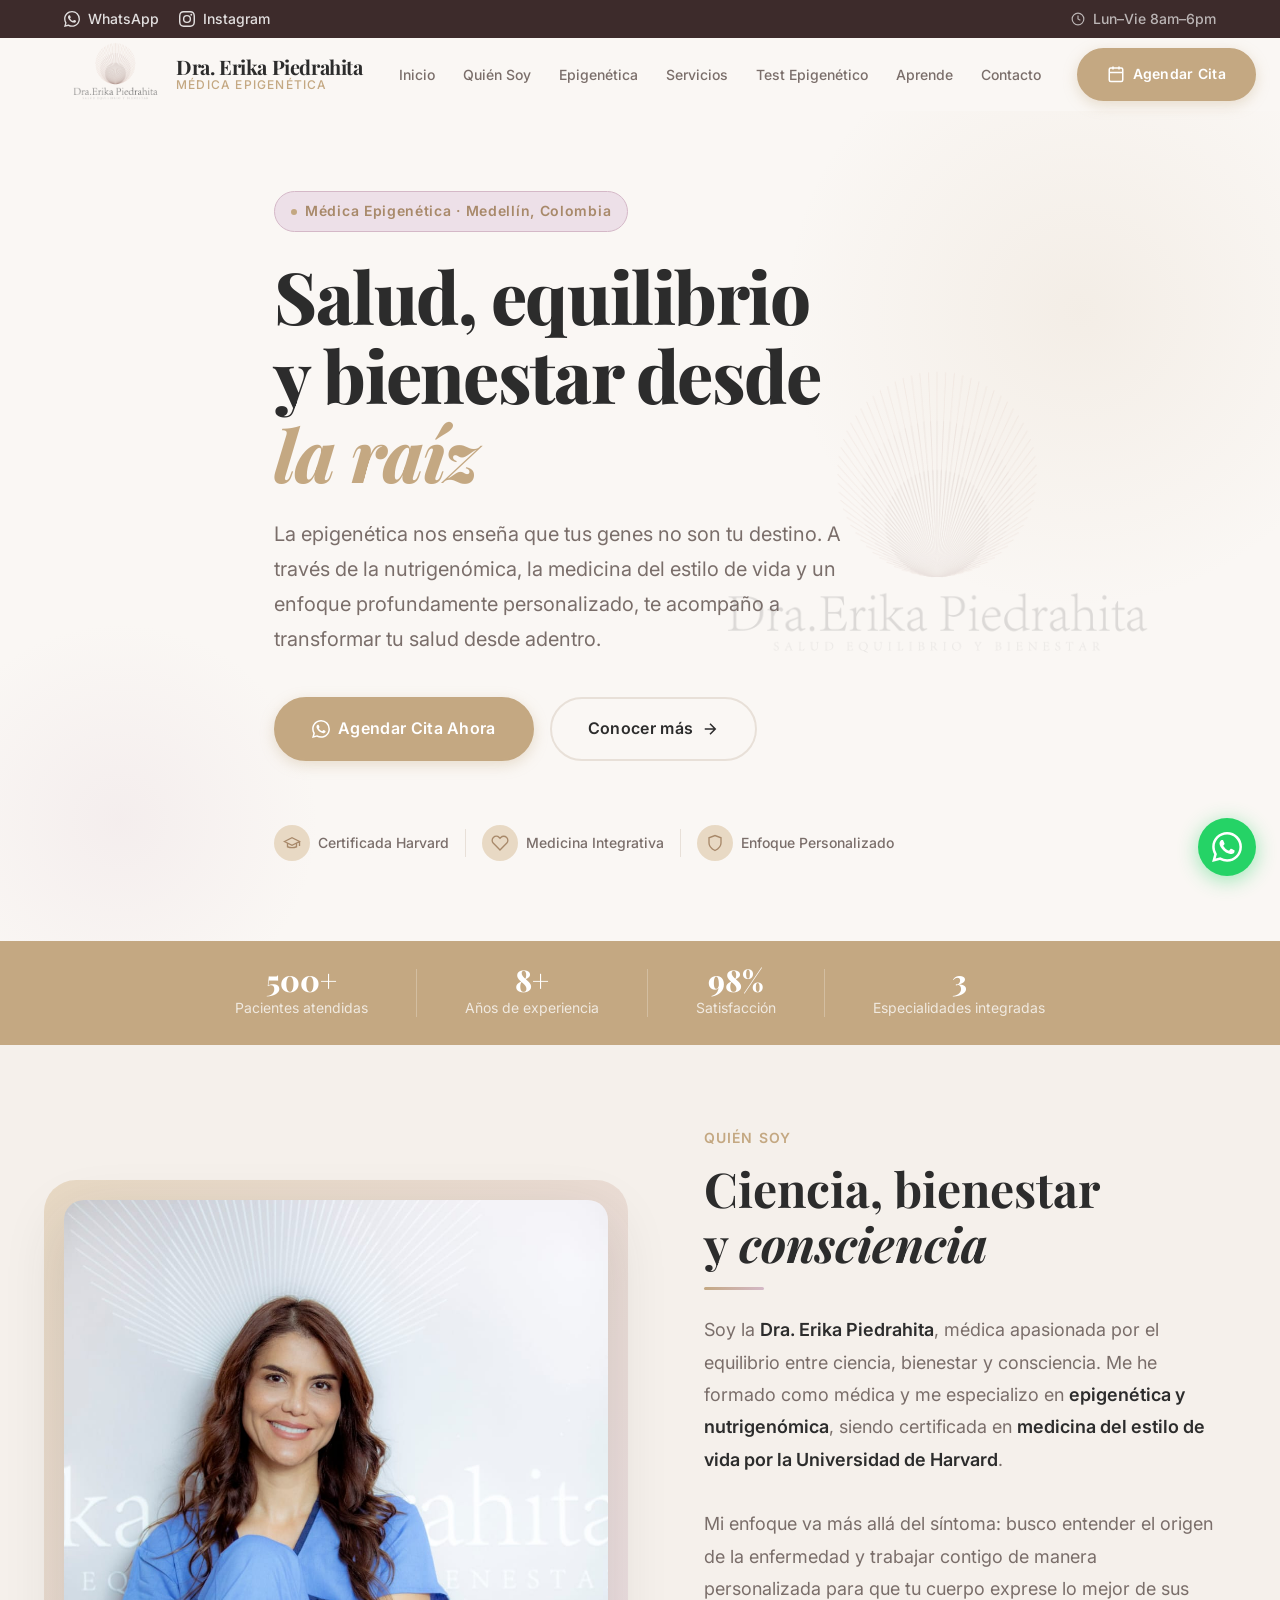
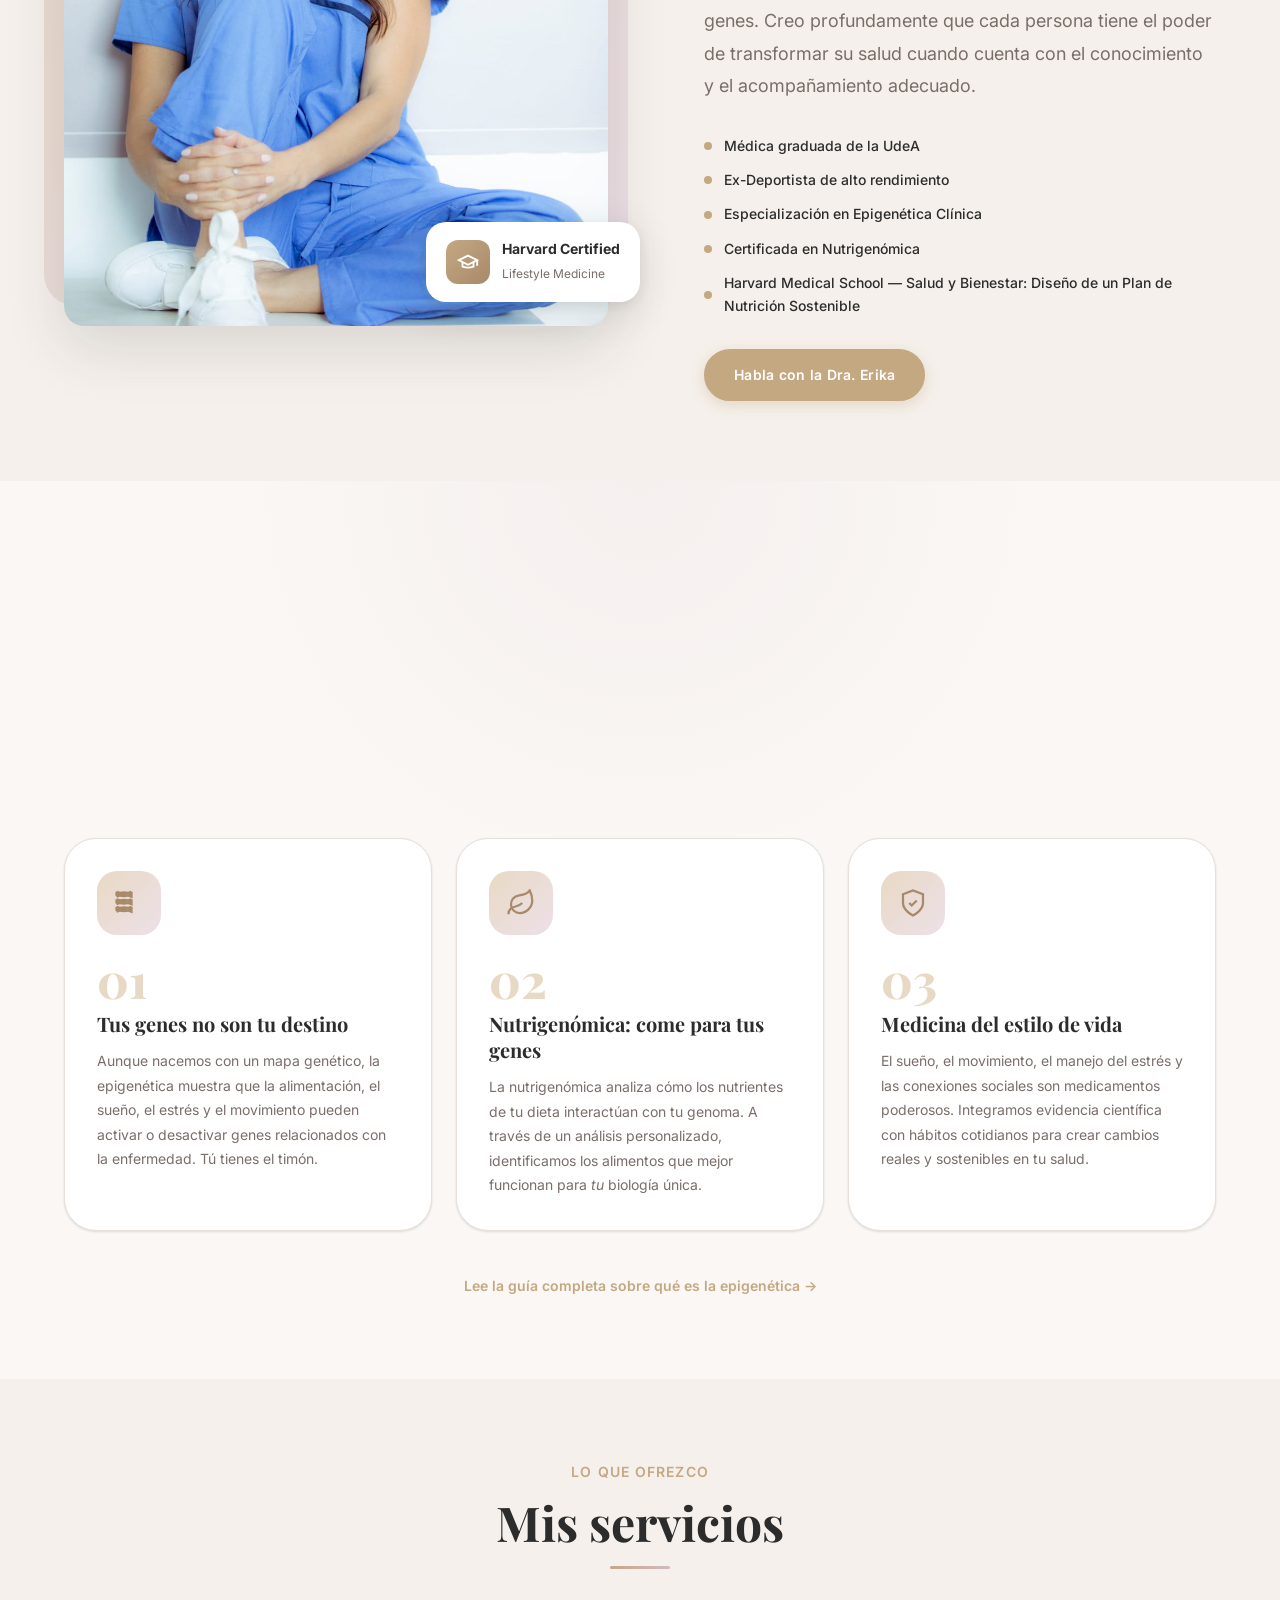
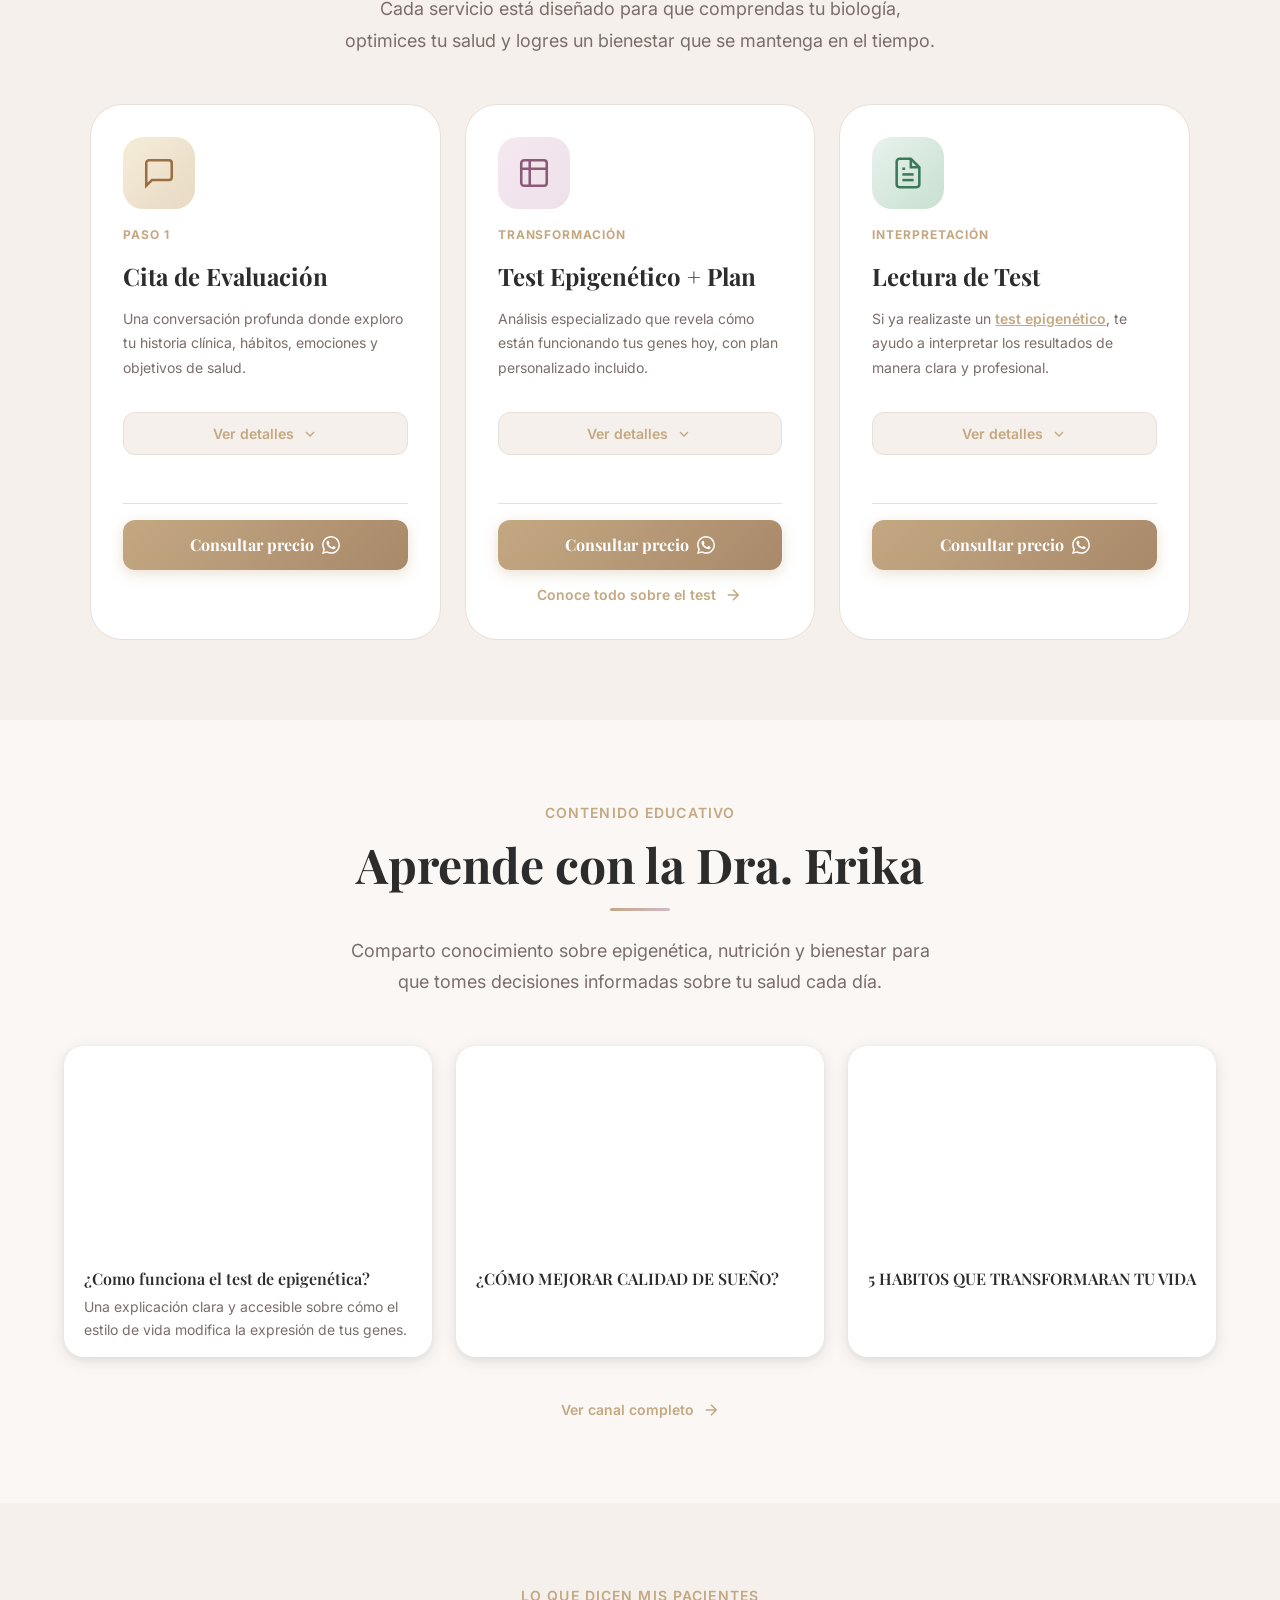
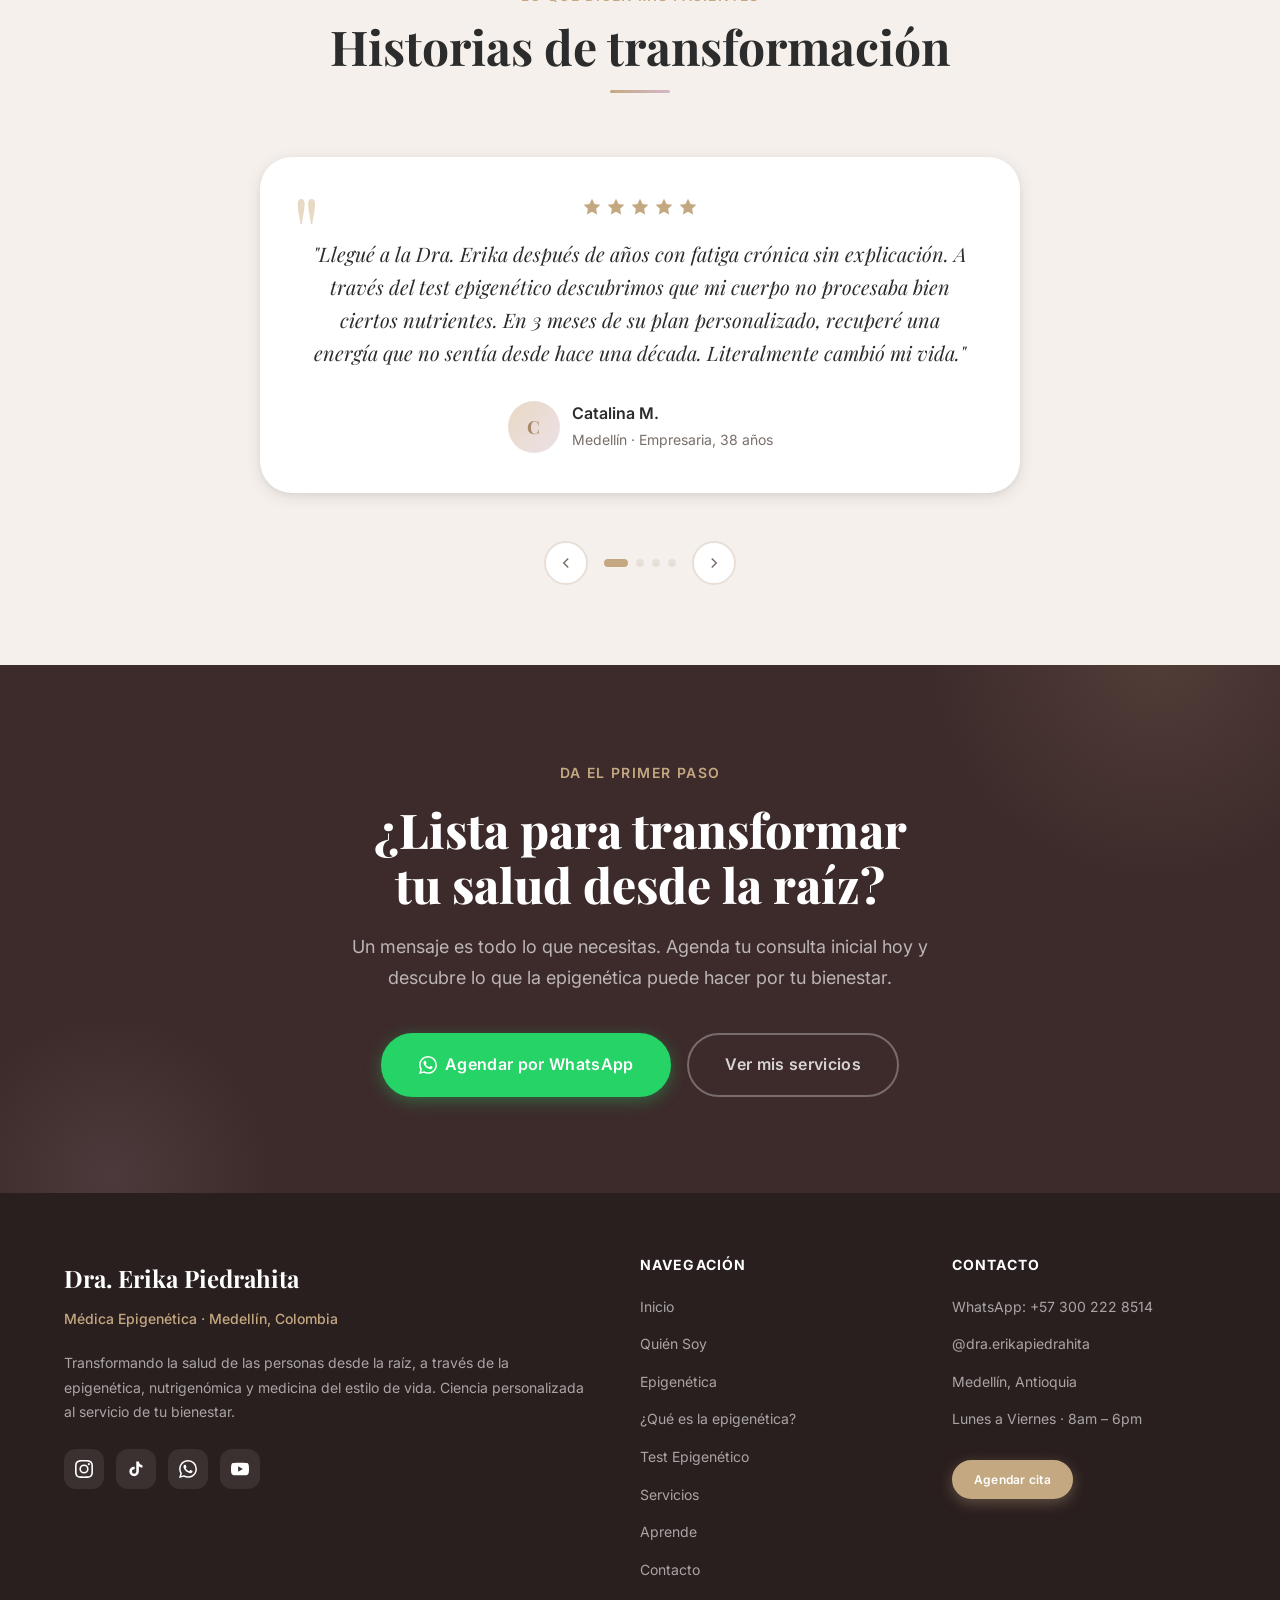
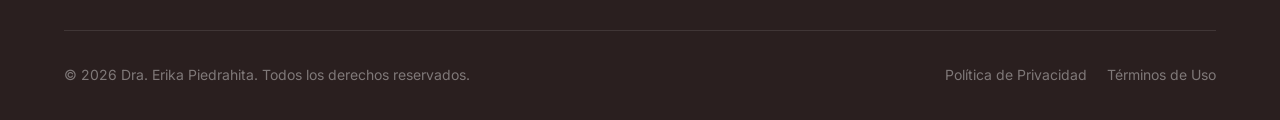
==== commit fdcace0f: "feat(seo): landings de test epigenetico y epigenetica Nuevas paginas por intencion de busqueda, enla" ====
--- a/index.html
+++ b/index.html
@@ -8,8 +8,8 @@
   <meta name="viewport" content="width=device-width, initial-scale=1.0" />
   <meta http-equiv="X-UA-Compatible" content="IE=edge" />
 
-  <title>Dra. Erika Piedrahita — Médica Epigenética en Medellín</title>
-  <meta name="description" content="Dra. Erika Piedrahita, médica especialista en epigenética, nutrigenómica y medicina del estilo de vida certificada por la Universidad de Harvard. Consultas presenciales y virtuales en Medellín, Colombia." />
+  <title>Dra. Erika Piedrahita — Médica Epigenética y Test Epigenético en Medellín</title>
+  <meta name="description" content="Médica epigenética en Medellín · Dra. Erika Piedrahita. Especialista en epigenética, nutrigenómica y medicina integrativa. Test epigenético personalizado. Certificada Harvard. Consultas presenciales y virtuales." />
   <meta name="keywords" content="epigenética, médica Medellín, nutrigenómica, medicina integrativa, bienestar, salud personalizada, Erika Piedrahita, Harvard, test epigenético" />
   <meta name="author" content="Dra. Erika Piedrahita" />
   <meta name="robots" content="index, follow" />
@@ -32,6 +32,7 @@
   <meta name="twitter:image"       content="https://www.draerikapiedrahita.com/assets/img/og-image.png" />
 
   <!-- Favicon -->
+  <link rel="icon" href="favicon.ico" />
   <link rel="icon" type="image/png" sizes="32x32" href="assets/icons/favicon-32x32.png" />
   <link rel="icon" type="image/png" sizes="16x16" href="assets/icons/favicon-16x16.png" />
   <link rel="apple-touch-icon" sizes="180x180" href="assets/icons/apple-touch-icon.png" />
@@ -48,39 +49,82 @@
 
   <!-- Structured Data — Medical Professional -->
   <script type="application/ld+json">
-  {
-    "@context": "https://schema.org",
-    "@type": "Physician",
-    "name": "Dra. Erika Piedrahita",
-    "description": "Médica especialista en epigenética, nutrigenómica y medicina del estilo de vida. Certificada por la Universidad de Harvard.",
-    "url": "https://www.draerikapiedrahita.com",
-    "telephone": "+573002228514",
-    "image": "https://www.draerikapiedrahita.com/assets/img/og-image.png",
-    "address": {
-      "@type": "PostalAddress",
-      "addressLocality": "Medellín",
-      "addressRegion": "Antioquia",
-      "addressCountry": "CO"
+  [
+    {
+      "@context": "https://schema.org",
+      "@type": "Physician",
+      "name": "Dra. Erika Piedrahita",
+      "description": "Médica especialista en epigenética, nutrigenómica y medicina del estilo de vida. Certificada por la Universidad de Harvard. Consultas presenciales y virtuales en Medellín, Colombia.",
+      "url": "https://www.draerikapiedrahita.com",
+      "telephone": "+573002228514",
+      "image": "https://www.draerikapiedrahita.com/assets/img/og-image.png",
+      "address": {
+        "@type": "PostalAddress",
+        "addressLocality": "Medellín",
+        "addressRegion": "Antioquia",
+        "addressCountry": "CO"
+      },
+      "sameAs": [
+        "https://www.instagram.com/dra.erikapiedrahita/",
+        "https://www.tiktok.com/@dra.erikapiedrahita"
+      ],
+      "medicalSpecialty": "Epigenética y Medicina Integrativa",
+      "knowsAbout": ["epigenética", "nutrigenómica", "medicina del estilo de vida", "salud integrativa", "bienestar personalizado"],
+      "hasCredential": {
+        "@type": "EducationalOccupationalCredential",
+        "credentialCategory": "Certificación",
+        "name": "Lifestyle Medicine",
+        "recognizedBy": {
+          "@type": "Organization",
+          "name": "Harvard T.H. Chan School of Public Health"
+        }
+      },
+      "availableService": [
+        { "@type": "MedicalProcedure", "name": "Consulta Inicial de Epigenética", "description": "Evaluación completa del estado epigenético y plan personalizado" },
+        { "@type": "MedicalProcedure", "name": "Test Epigenético", "description": "Análisis epigenético para identificar patrones de expresión genética" },
+        { "@type": "MedicalProcedure", "name": "Plan de Bienestar Personalizado", "description": "Plan integral de nutrición, hábitos y suplementación basado en epigenética" },
+        { "@type": "MedicalProcedure", "name": "Seguimiento y Acompañamiento", "description": "Seguimiento continuo para optimizar resultados del plan personalizado" }
+      ]
     },
-    "sameAs": [
-      "https://www.instagram.com/dra.erikapiedrahita/"
-    ],
-    "medicalSpecialty": "Epigenética y Medicina Integrativa",
-    "availableService": [
-      {
-        "@type": "MedicalProcedure",
-        "name": "Consulta Inicial de Epigenética"
-      },
-      {
-        "@type": "MedicalProcedure",
-        "name": "Test Epigenético"
-      },
-      {
-        "@type": "MedicalProcedure",
-        "name": "Plan de Bienestar Personalizado"
-      }
-    ]
-  }
+    {
+      "@context": "https://schema.org",
+      "@type": "FAQPage",
+      "mainEntity": [
+        {
+          "@type": "Question",
+          "name": "¿Qué es la epigenética?",
+          "acceptedAnswer": {
+            "@type": "Answer",
+            "text": "La epigenética estudia cómo los factores externos — alimentación, estrés, sueño, entorno — pueden activar o silenciar tus genes sin cambiar el ADN. Tus genes no son tu destino: tú puedes influir en cómo se expresan."
+          }
+        },
+        {
+          "@type": "Question",
+          "name": "¿Qué es un test epigenético?",
+          "acceptedAnswer": {
+            "@type": "Answer",
+            "text": "El test epigenético es una herramienta de medicina personalizada que analiza cómo tu estilo de vida y entorno están interactuando con tu genética. Evalúa el impacto del estrés, niveles de inflamación, predisposiciones y eficiencia metabólica."
+          }
+        },
+        {
+          "@type": "Question",
+          "name": "¿La Dra. Erika Piedrahita atiende de forma virtual?",
+          "acceptedAnswer": {
+            "@type": "Answer",
+            "text": "Sí, la Dra. Erika Piedrahita ofrece consultas tanto presenciales en Medellín como virtuales para pacientes en cualquier ciudad de Colombia y el exterior."
+          }
+        },
+        {
+          "@type": "Question",
+          "name": "¿Qué diferencia a la medicina epigenética de la medicina convencional?",
+          "acceptedAnswer": {
+            "@type": "Answer",
+            "text": "La medicina epigenética no trata síntomas aislados: transforma hábitos, restaura sistemas y educa al paciente para que sea autónomo de su propia salud. Usa herramientas personalizadas basadas en la biología única de cada persona."
+          }
+        }
+      ]
+    }
+  ]
   </script>
 </head>
 
@@ -141,6 +185,7 @@
         <li><a href="#quien-soy"    class="navbar__nav-link">Quién Soy</a></li>
         <li><a href="#epigenetica"  class="navbar__nav-link">Epigenética</a></li>
         <li><a href="#servicios"    class="navbar__nav-link">Servicios</a></li>
+        <li><a href="/test-epigenetico/" class="navbar__nav-link">Test Epigenético</a></li>
         <li><a href="#aprende"      class="navbar__nav-link">Aprende</a></li>
         <li><a href="#contacto"     class="navbar__nav-link">Contacto</a></li>
       </ul>
@@ -174,6 +219,7 @@
         <li><a href="#quien-soy"   class="navbar__mobile-link">Quién Soy</a></li>
         <li><a href="#epigenetica" class="navbar__mobile-link">Epigenética</a></li>
         <li><a href="#servicios"   class="navbar__mobile-link">Servicios</a></li>
+        <li><a href="/test-epigenetico/" class="navbar__mobile-link">Test Epigenético</a></li>
         <li><a href="#aprende"     class="navbar__mobile-link">Aprende</a></li>
         <li><a href="#contacto"    class="navbar__mobile-link">Contacto</a></li>
       </ul>
@@ -448,6 +494,10 @@
           </article>
 
         </div>
+
+        <p class="epigenetics__more reveal" style="text-align:center; margin-top:2.5rem;">
+          <a href="/epigenetica/" class="link-arrow">Lee la guía completa sobre qué es la epigenética &rarr;</a>
+        </p>
       </div>
     </section>
 
@@ -561,6 +611,14 @@
                   <path d="M17.472 14.382c-.297-.149-1.758-.867-2.03-.967-.273-.099-.471-.148-.67.15-.197.297-.767.966-.94 1.164-.173.199-.347.223-.644.075-.297-.15-1.255-.463-2.39-1.475-.883-.788-1.48-1.761-1.653-2.059-.173-.297-.018-.458.13-.606.134-.133.298-.347.446-.52.149-.174.198-.298.298-.497.099-.198.05-.371-.025-.52-.075-.149-.669-1.612-.916-2.207-.242-.579-.487-.5-.669-.51-.173-.008-.371-.01-.57-.01-.198 0-.52.074-.792.372-.272.297-1.04 1.016-1.04 2.479 0 1.462 1.065 2.875 1.213 3.074.149.198 2.096 3.2 5.077 4.487.709.306 1.262.489 1.694.625.712.227 1.36.195 1.871.118.571-.085 1.758-.719 2.006-1.413.248-.694.248-1.289.173-1.413-.074-.124-.272-.198-.57-.347m-5.421 7.403h-.004a9.87 9.87 0 01-5.031-1.378l-.361-.214-3.741.982.998-3.648-.235-.374a9.86 9.86 0 01-1.51-5.26c.001-5.45 4.436-9.884 9.888-9.884 2.64 0 5.122 1.03 6.988 2.898a9.825 9.825 0 012.893 6.994c-.003 5.45-4.437 9.884-9.885 9.884m8.413-18.297A11.815 11.815 0 0012.05 0C5.495 0 .16 5.335.157 11.892c0 2.096.547 4.142 1.588 5.945L.057 24l6.305-1.654a11.882 11.882 0 005.683 1.448h.005c6.554 0 11.89-5.335 11.893-11.893a11.821 11.821 0 00-3.48-8.413Z"/>
                 </svg>
               </a>
+              <div style="margin-top: var(--space-3); text-align: center;">
+                <a href="/test-epigenetico/" class="link-arrow">
+                  Conoce todo sobre el test
+                  <svg viewBox="0 0 24 24" fill="none" stroke="currentColor" stroke-width="2" aria-hidden="true">
+                    <path d="M5 12h14M12 5l7 7-7 7"/>
+                  </svg>
+                </a>
+              </div>
             </div>
           </article>
 
@@ -579,7 +637,7 @@
             <span class="service-card__tag">Interpretación</span>
             <h3 class="service-card__title">Lectura de Test</h3>
             <p class="service-card__desc">
-              Si ya realizaste un test epigenético, te ayudo a interpretar
+              Si ya realizaste un <a href="/test-epigenetico/" style="color: var(--color-primary); font-weight: 600; text-decoration: underline;">test epigenético</a>, te ayudo a interpretar
               los resultados de manera clara y profesional.
             </p>
             <button class="service-card__toggle" aria-expanded="false" aria-label="Ver detalles">
@@ -921,6 +979,8 @@
             <li><a href="#inicio"      class="footer__link">Inicio</a></li>
             <li><a href="#quien-soy"   class="footer__link">Quién Soy</a></li>
             <li><a href="#epigenetica" class="footer__link">Epigenética</a></li>
+            <li><a href="/epigenetica/" class="footer__link">¿Qué es la epigenética?</a></li>
+            <li><a href="/test-epigenetico/" class="footer__link">Test Epigenético</a></li>
             <li><a href="#servicios"   class="footer__link">Servicios</a></li>
             <li><a href="#aprende"     class="footer__link">Aprende</a></li>
             <li><a href="#contacto"    class="footer__link">Contacto</a></li>
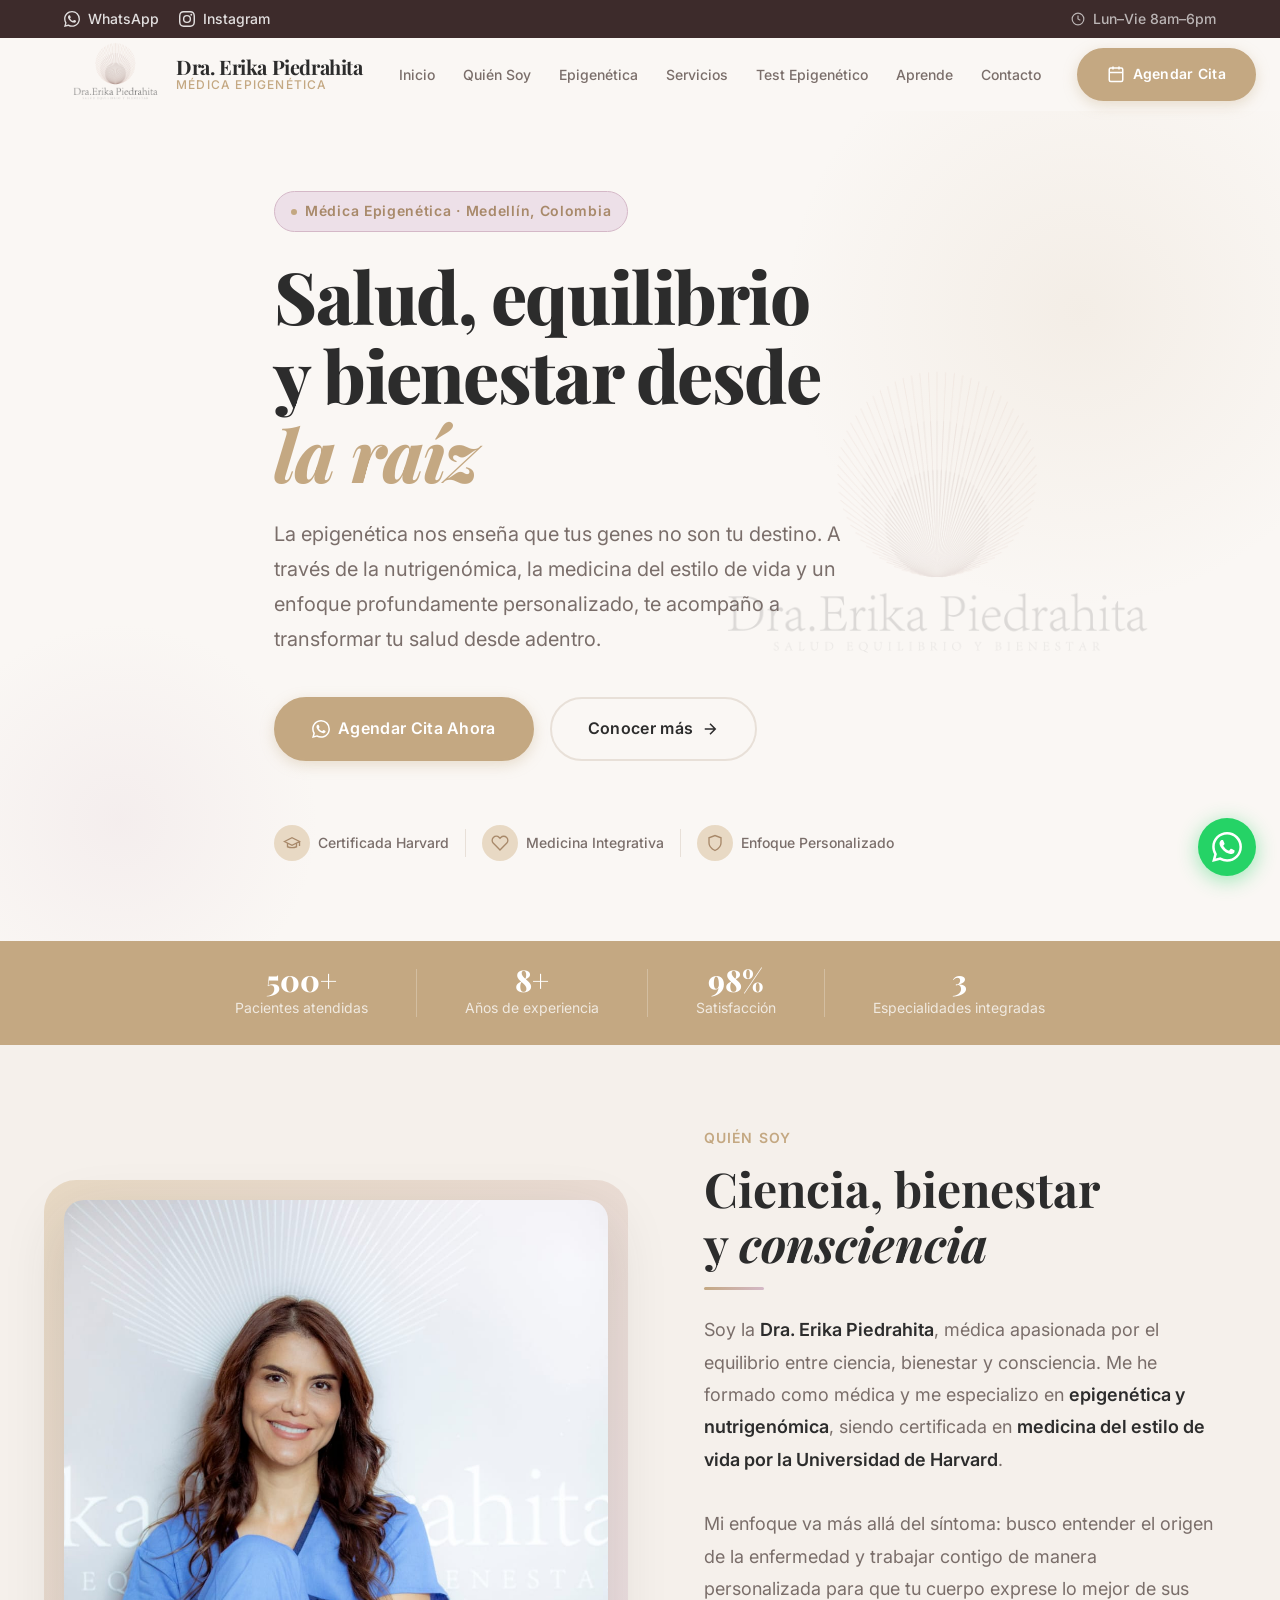
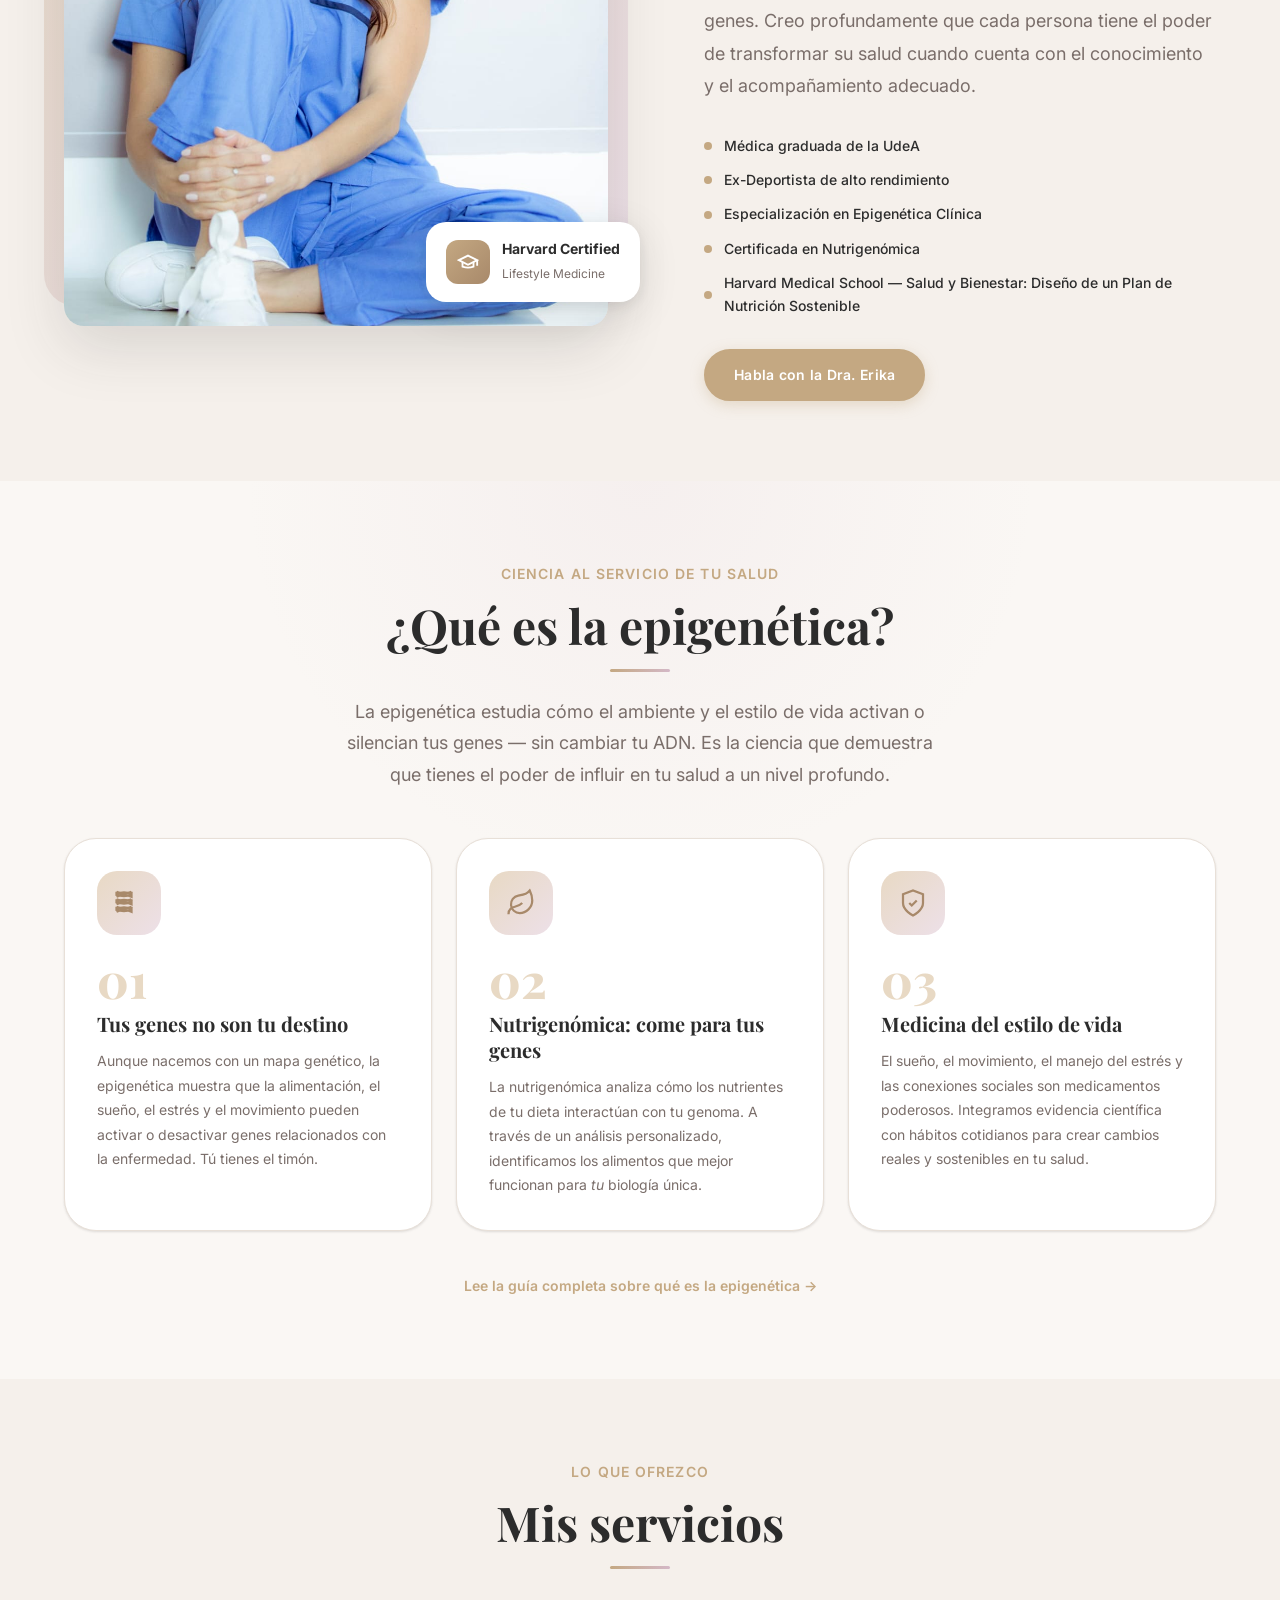
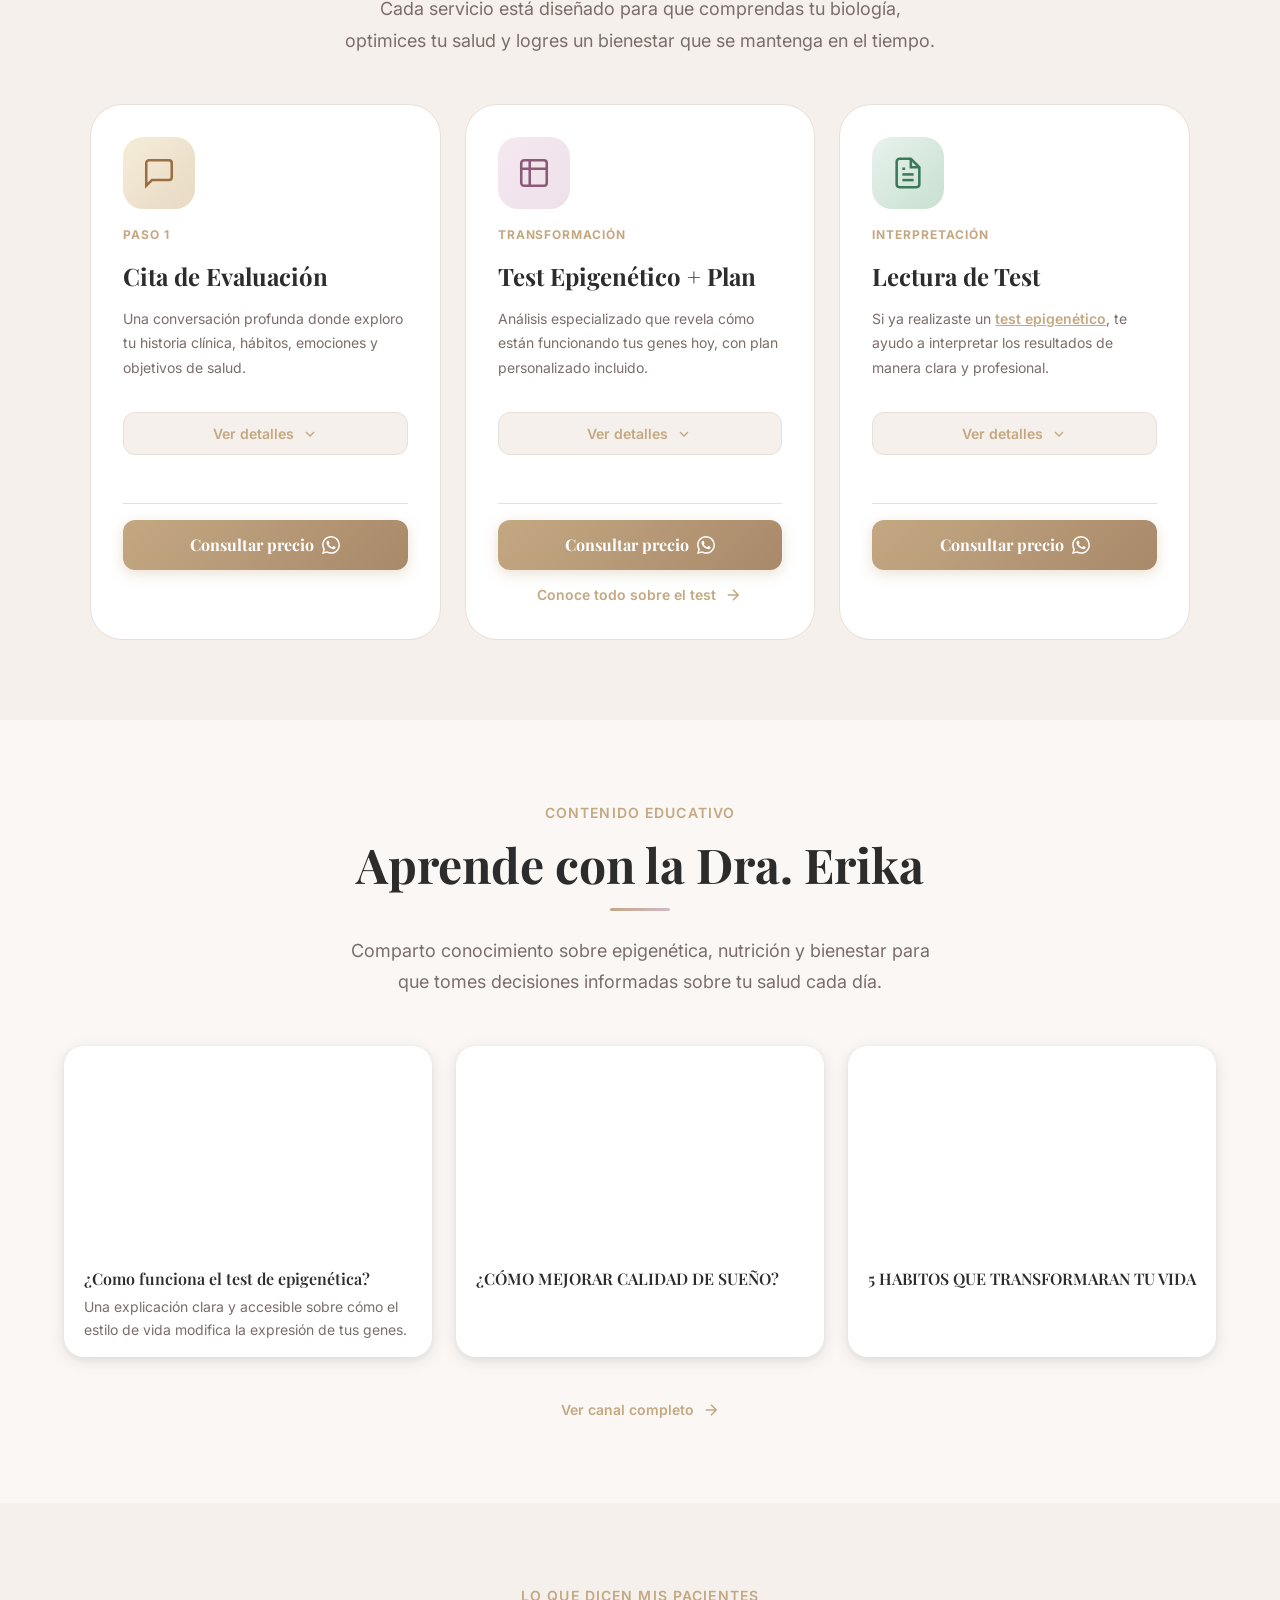
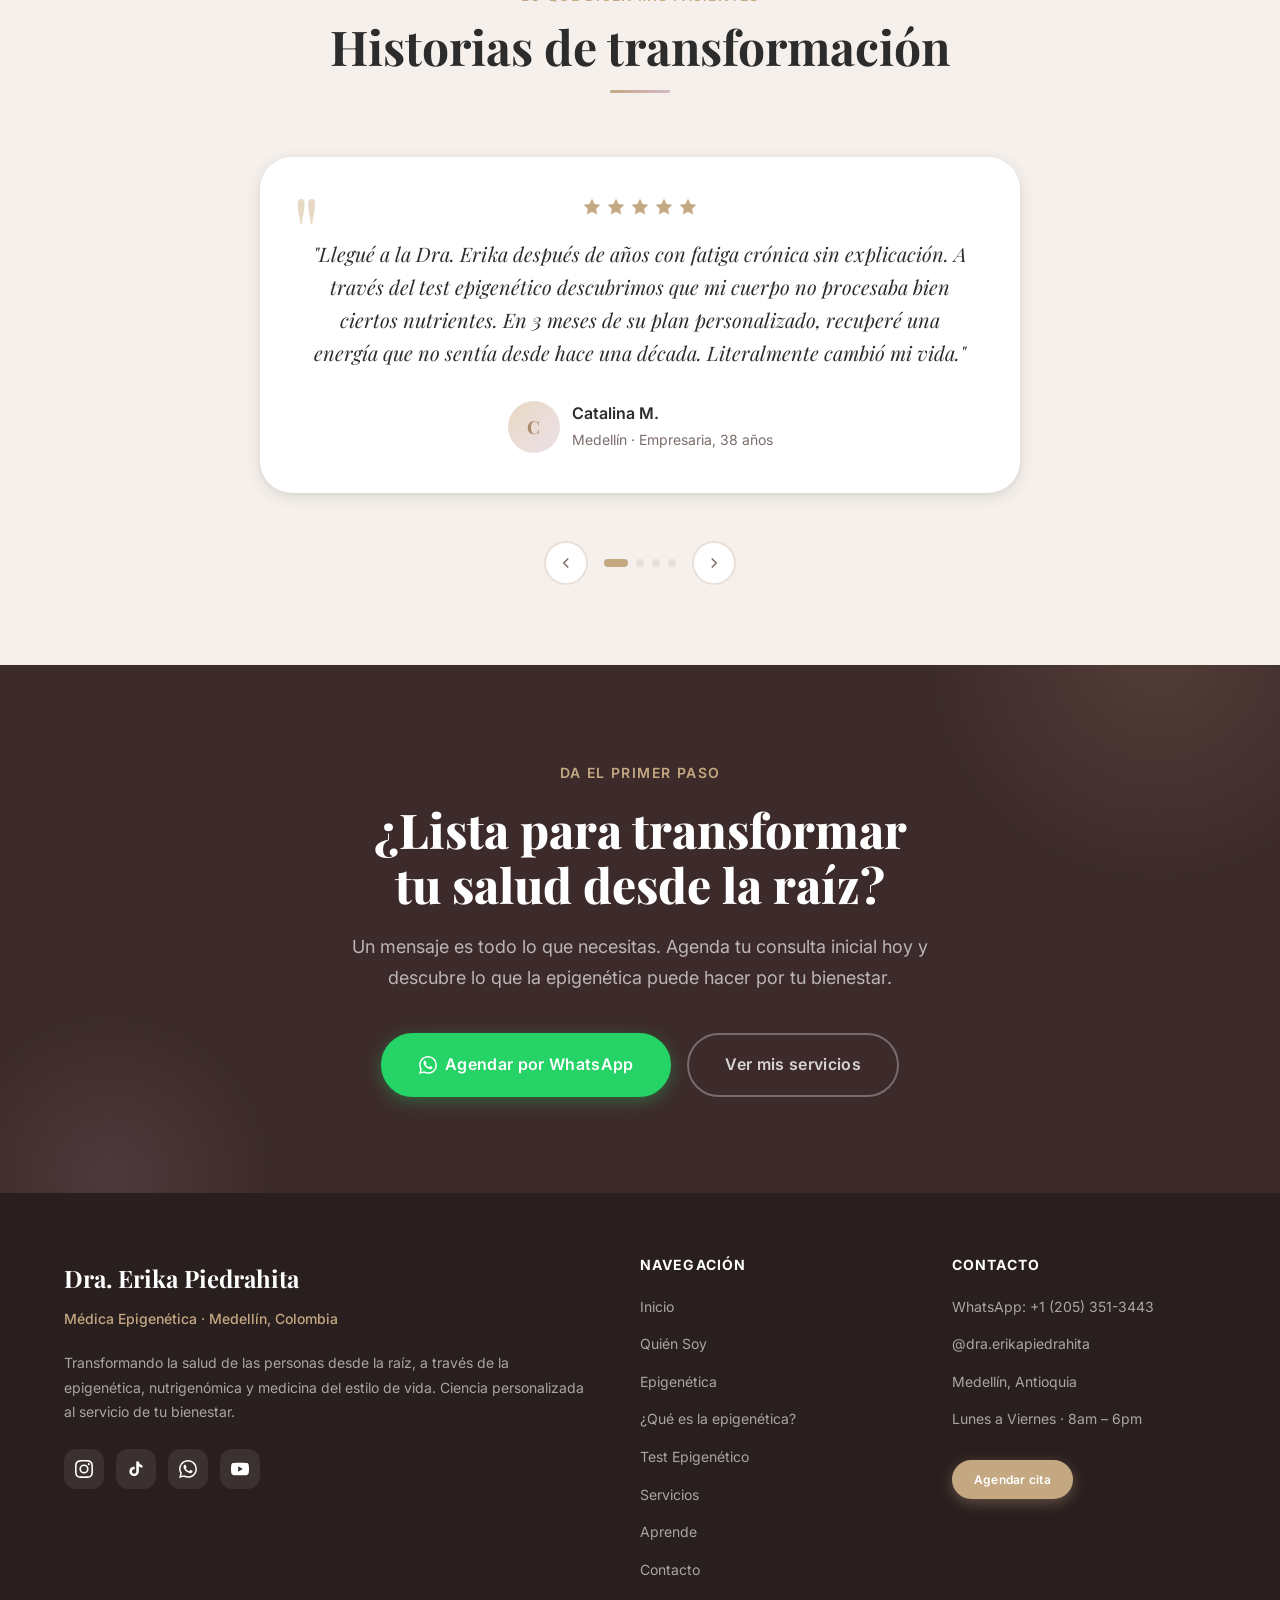
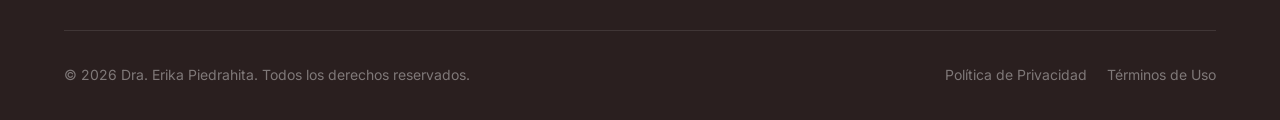
==== commit 4953869e: "chore: actualiza el numero de contacto a +1 (205) 351-3443 Reemplaza el numero anterior en las tres " ====
--- a/index.html
+++ b/index.html
@@ -56,7 +56,7 @@
       "name": "Dra. Erika Piedrahita",
       "description": "Médica especialista en epigenética, nutrigenómica y medicina del estilo de vida. Certificada por la Universidad de Harvard. Consultas presenciales y virtuales en Medellín, Colombia.",
       "url": "https://www.draerikapiedrahita.com",
-      "telephone": "+573002228514",
+      "telephone": "+12053513443",
       "image": "https://www.draerikapiedrahita.com/assets/img/og-image.png",
       "address": {
         "@type": "PostalAddress",
@@ -140,7 +140,7 @@
     <div class="container topbar__inner">
       <!-- Left: social links -->
       <div class="topbar__links">
-        <a href="https://wa.me/573002228514" class="topbar__link" target="_blank" rel="noopener noreferrer" aria-label="Contáctanos por WhatsApp">
+        <a href="https://wa.me/12053513443" class="topbar__link" target="_blank" rel="noopener noreferrer" aria-label="Contáctanos por WhatsApp">
           <!-- WhatsApp icon -->
           <svg viewBox="0 0 24 24" fill="currentColor" aria-hidden="true">
             <path d="M17.472 14.382c-.297-.149-1.758-.867-2.03-.967-.273-.099-.471-.148-.67.15-.197.297-.767.966-.94 1.164-.173.199-.347.223-.644.075-.297-.15-1.255-.463-2.39-1.475-.883-.788-1.48-1.761-1.653-2.059-.173-.297-.018-.458.13-.606.134-.133.298-.347.446-.52.149-.174.198-.298.298-.497.099-.198.05-.371-.025-.52-.075-.149-.669-1.612-.916-2.207-.242-.579-.487-.5-.669-.51-.173-.008-.371-.01-.57-.01-.198 0-.52.074-.792.372-.272.297-1.04 1.016-1.04 2.479 0 1.462 1.065 2.875 1.213 3.074.149.198 2.096 3.2 5.077 4.487.709.306 1.262.489 1.694.625.712.227 1.36.195 1.871.118.571-.085 1.758-.719 2.006-1.413.248-.694.248-1.289.173-1.413-.074-.124-.272-.198-.57-.347m-5.421 7.403h-.004a9.87 9.87 0 01-5.031-1.378l-.361-.214-3.741.982.998-3.648-.235-.374a9.86 9.86 0 01-1.51-5.26c.001-5.45 4.436-9.884 9.888-9.884 2.64 0 5.122 1.03 6.988 2.898a9.825 9.825 0 012.893 6.994c-.003 5.45-4.437 9.884-9.885 9.884m8.413-18.297A11.815 11.815 0 0012.05 0C5.495 0 .16 5.335.157 11.892c0 2.096.547 4.142 1.588 5.945L.057 24l6.305-1.654a11.882 11.882 0 005.683 1.448h.005c6.554 0 11.89-5.335 11.893-11.893a11.821 11.821 0 00-3.48-8.413Z"/>
@@ -192,7 +192,7 @@
 
       <!-- Desktop CTA -->
       <div class="navbar__actions">
-        <a href="https://wa.me/573002228514?text=Hola%20Dra.%20Erika%2C%20me%20gustar%C3%ADa%20agendar%20una%20cita" class="btn btn--primary" target="_blank" rel="noopener noreferrer">
+        <a href="https://wa.me/12053513443?text=Hola%20Dra.%20Erika%2C%20me%20gustar%C3%ADa%20agendar%20una%20cita" class="btn btn--primary" target="_blank" rel="noopener noreferrer">
           <!-- Calendar icon -->
           <svg width="16" height="16" viewBox="0 0 24 24" fill="none" stroke="currentColor" stroke-width="2" aria-hidden="true">
             <rect x="3" y="4" width="18" height="18" rx="2" ry="2"/>
@@ -223,7 +223,7 @@
         <li><a href="#aprende"     class="navbar__mobile-link">Aprende</a></li>
         <li><a href="#contacto"    class="navbar__mobile-link">Contacto</a></li>
       </ul>
-      <a href="https://wa.me/573002228514?text=Hola%20Dra.%20Erika%2C%20me%20gustar%C3%ADa%20agendar%20una%20cita" class="btn btn--primary" style="width:100%; justify-content:center;" target="_blank" rel="noopener noreferrer">
+      <a href="https://wa.me/12053513443?text=Hola%20Dra.%20Erika%2C%20me%20gustar%C3%ADa%20agendar%20una%20cita" class="btn btn--primary" style="width:100%; justify-content:center;" target="_blank" rel="noopener noreferrer">
         Agendar Cita
       </a>
     </div>
@@ -262,7 +262,7 @@
 
         <!-- CTAs -->
         <div class="hero__cta-group animate-fadeInUp delay-400">
-          <a href="https://wa.me/573002228514?text=Hola%20Dra.%20Erika%2C%20me%20gustar%C3%ADa%20agendar%20una%20cita" class="btn btn--primary btn--lg" target="_blank" rel="noopener noreferrer">
+          <a href="https://wa.me/12053513443?text=Hola%20Dra.%20Erika%2C%20me%20gustar%C3%ADa%20agendar%20una%20cita" class="btn btn--primary btn--lg" target="_blank" rel="noopener noreferrer">
             <!-- WhatsApp icon -->
             <svg viewBox="0 0 24 24" fill="currentColor" aria-hidden="true">
               <path d="M17.472 14.382c-.297-.149-1.758-.867-2.03-.967-.273-.099-.471-.148-.67.15-.197.297-.767.966-.94 1.164-.173.199-.347.223-.644.075-.297-.15-1.255-.463-2.39-1.475-.883-.788-1.48-1.761-1.653-2.059-.173-.297-.018-.458.13-.606.134-.133.298-.347.446-.52.149-.174.198-.298.298-.497.099-.198.05-.371-.025-.52-.075-.149-.669-1.612-.916-2.207-.242-.579-.487-.5-.669-.51-.173-.008-.371-.01-.57-.01-.198 0-.52.074-.792.372-.272.297-1.04 1.016-1.04 2.479 0 1.462 1.065 2.875 1.213 3.074.149.198 2.096 3.2 5.077 4.487.709.306 1.262.489 1.694.625.712.227 1.36.195 1.871.118.571-.085 1.758-.719 2.006-1.413.248-.694.248-1.289.173-1.413-.074-.124-.272-.198-.57-.347m-5.421 7.403h-.004a9.87 9.87 0 01-5.031-1.378l-.361-.214-3.741.982.998-3.648-.235-.374a9.86 9.86 0 01-1.51-5.26c.001-5.45 4.436-9.884 9.888-9.884 2.64 0 5.122 1.03 6.988 2.898a9.825 9.825 0 012.893 6.994c-.003 5.45-4.437 9.884-9.885 9.884m8.413-18.297A11.815 11.815 0 0012.05 0C5.495 0 .16 5.335.157 11.892c0 2.096.547 4.142 1.588 5.945L.057 24l6.305-1.654a11.882 11.882 0 005.683 1.448h.005c6.554 0 11.89-5.335 11.893-11.893a11.821 11.821 0 00-3.48-8.413Z"/>
@@ -411,7 +411,7 @@
           </ul>
 
           <div style="margin-top: var(--space-8);">
-            <a href="https://wa.me/573002228514?text=Hola%20Dra.%20Erika%2C%20quiero%20saber%20m%C3%A1s%20sobre%20tu%20enfoque" class="btn btn--primary" target="_blank" rel="noopener noreferrer">
+            <a href="https://wa.me/12053513443?text=Hola%20Dra.%20Erika%2C%20quiero%20saber%20m%C3%A1s%20sobre%20tu%20enfoque" class="btn btn--primary" target="_blank" rel="noopener noreferrer">
               Habla con la Dra. Erika
             </a>
           </div>
@@ -555,7 +555,7 @@
               </ul>
             </div>
             <div class="service-card__footer">
-              <a href="https://wa.me/573002228514?text=Hola%20Dra.%20Erika%2C%20quiero%20consultar%20el%20precio%20de%20la%20Cita%20de%20Evaluaci%C3%B3n" class="service-card__price-link" target="_blank" rel="noopener noreferrer">
+              <a href="https://wa.me/12053513443?text=Hola%20Dra.%20Erika%2C%20quiero%20consultar%20el%20precio%20de%20la%20Cita%20de%20Evaluaci%C3%B3n" class="service-card__price-link" target="_blank" rel="noopener noreferrer">
                 Consultar precio
                 <svg viewBox="0 0 24 24" fill="currentColor" aria-hidden="true">
                   <path d="M17.472 14.382c-.297-.149-1.758-.867-2.03-.967-.273-.099-.471-.148-.67.15-.197.297-.767.966-.94 1.164-.173.199-.347.223-.644.075-.297-.15-1.255-.463-2.39-1.475-.883-.788-1.48-1.761-1.653-2.059-.173-.297-.018-.458.13-.606.134-.133.298-.347.446-.52.149-.174.198-.298.298-.497.099-.198.05-.371-.025-.52-.075-.149-.669-1.612-.916-2.207-.242-.579-.487-.5-.669-.51-.173-.008-.371-.01-.57-.01-.198 0-.52.074-.792.372-.272.297-1.04 1.016-1.04 2.479 0 1.462 1.065 2.875 1.213 3.074.149.198 2.096 3.2 5.077 4.487.709.306 1.262.489 1.694.625.712.227 1.36.195 1.871.118.571-.085 1.758-.719 2.006-1.413.248-.694.248-1.289.173-1.413-.074-.124-.272-.198-.57-.347m-5.421 7.403h-.004a9.87 9.87 0 01-5.031-1.378l-.361-.214-3.741.982.998-3.648-.235-.374a9.86 9.86 0 01-1.51-5.26c.001-5.45 4.436-9.884 9.888-9.884 2.64 0 5.122 1.03 6.988 2.898a9.825 9.825 0 012.893 6.994c-.003 5.45-4.437 9.884-9.885 9.884m8.413-18.297A11.815 11.815 0 0012.05 0C5.495 0 .16 5.335.157 11.892c0 2.096.547 4.142 1.588 5.945L.057 24l6.305-1.654a11.882 11.882 0 005.683 1.448h.005c6.554 0 11.89-5.335 11.893-11.893a11.821 11.821 0 00-3.48-8.413Z"/>
@@ -605,7 +605,7 @@
               </ul>
             </div>
             <div class="service-card__footer">
-              <a href="https://wa.me/573002228514?text=Hola%20Dra.%20Erika%2C%20quiero%20consultar%20el%20precio%20del%20Test%20Epigen%C3%A9tico%20%2B%20Plan%20Personalizado" class="service-card__price-link" target="_blank" rel="noopener noreferrer">
+              <a href="https://wa.me/12053513443?text=Hola%20Dra.%20Erika%2C%20quiero%20consultar%20el%20precio%20del%20Test%20Epigen%C3%A9tico%20%2B%20Plan%20Personalizado" class="service-card__price-link" target="_blank" rel="noopener noreferrer">
                 Consultar precio
                 <svg viewBox="0 0 24 24" fill="currentColor" aria-hidden="true">
                   <path d="M17.472 14.382c-.297-.149-1.758-.867-2.03-.967-.273-.099-.471-.148-.67.15-.197.297-.767.966-.94 1.164-.173.199-.347.223-.644.075-.297-.15-1.255-.463-2.39-1.475-.883-.788-1.48-1.761-1.653-2.059-.173-.297-.018-.458.13-.606.134-.133.298-.347.446-.52.149-.174.198-.298.298-.497.099-.198.05-.371-.025-.52-.075-.149-.669-1.612-.916-2.207-.242-.579-.487-.5-.669-.51-.173-.008-.371-.01-.57-.01-.198 0-.52.074-.792.372-.272.297-1.04 1.016-1.04 2.479 0 1.462 1.065 2.875 1.213 3.074.149.198 2.096 3.2 5.077 4.487.709.306 1.262.489 1.694.625.712.227 1.36.195 1.871.118.571-.085 1.758-.719 2.006-1.413.248-.694.248-1.289.173-1.413-.074-.124-.272-.198-.57-.347m-5.421 7.403h-.004a9.87 9.87 0 01-5.031-1.378l-.361-.214-3.741.982.998-3.648-.235-.374a9.86 9.86 0 01-1.51-5.26c.001-5.45 4.436-9.884 9.888-9.884 2.64 0 5.122 1.03 6.988 2.898a9.825 9.825 0 012.893 6.994c-.003 5.45-4.437 9.884-9.885 9.884m8.413-18.297A11.815 11.815 0 0012.05 0C5.495 0 .16 5.335.157 11.892c0 2.096.547 4.142 1.588 5.945L.057 24l6.305-1.654a11.882 11.882 0 005.683 1.448h.005c6.554 0 11.89-5.335 11.893-11.893a11.821 11.821 0 00-3.48-8.413Z"/>
@@ -663,7 +663,7 @@
               </ul>
             </div>
             <div class="service-card__footer">
-              <a href="https://wa.me/573002228514?text=Hola%20Dra.%20Erika%2C%20quiero%20consultar%20el%20precio%20de%20la%20Lectura%20de%20Test%20Epigen%C3%A9tico" class="service-card__price-link" target="_blank" rel="noopener noreferrer">
+              <a href="https://wa.me/12053513443?text=Hola%20Dra.%20Erika%2C%20quiero%20consultar%20el%20precio%20de%20la%20Lectura%20de%20Test%20Epigen%C3%A9tico" class="service-card__price-link" target="_blank" rel="noopener noreferrer">
                 Consultar precio
                 <svg viewBox="0 0 24 24" fill="currentColor" aria-hidden="true">
                   <path d="M17.472 14.382c-.297-.149-1.758-.867-2.03-.967-.273-.099-.471-.148-.67.15-.197.297-.767.966-.94 1.164-.173.199-.347.223-.644.075-.297-.15-1.255-.463-2.39-1.475-.883-.788-1.48-1.761-1.653-2.059-.173-.297-.018-.458.13-.606.134-.133.298-.347.446-.52.149-.174.198-.298.298-.497.099-.198.05-.371-.025-.52-.075-.149-.669-1.612-.916-2.207-.242-.579-.487-.5-.669-.51-.173-.008-.371-.01-.57-.01-.198 0-.52.074-.792.372-.272.297-1.04 1.016-1.04 2.479 0 1.462 1.065 2.875 1.213 3.074.149.198 2.096 3.2 5.077 4.487.709.306 1.262.489 1.694.625.712.227 1.36.195 1.871.118.571-.085 1.758-.719 2.006-1.413.248-.694.248-1.289.173-1.413-.074-.124-.272-.198-.57-.347m-5.421 7.403h-.004a9.87 9.87 0 01-5.031-1.378l-.361-.214-3.741.982.998-3.648-.235-.374a9.86 9.86 0 01-1.51-5.26c.001-5.45 4.436-9.884 9.888-9.884 2.64 0 5.122 1.03 6.988 2.898a9.825 9.825 0 012.893 6.994c-.003 5.45-4.437 9.884-9.885 9.884m8.413-18.297A11.815 11.815 0 0012.05 0C5.495 0 .16 5.335.157 11.892c0 2.096.547 4.142 1.588 5.945L.057 24l6.305-1.654a11.882 11.882 0 005.683 1.448h.005c6.554 0 11.89-5.335 11.893-11.893a11.821 11.821 0 00-3.48-8.413Z"/>
@@ -912,7 +912,7 @@
         </p>
         <div style="display:flex; gap:1rem; justify-content:center; flex-wrap:wrap;" class="reveal">
           <a
-            href="https://wa.me/573002228514?text=Hola%20Dra.%20Erika%2C%20quiero%20agendar%20mi%20consulta%20inicial%20de%20epigen%C3%A9tica"
+            href="https://wa.me/12053513443?text=Hola%20Dra.%20Erika%2C%20quiero%20agendar%20mi%20consulta%20inicial%20de%20epigen%C3%A9tica"
             class="btn btn--whatsapp btn--lg"
             target="_blank"
             rel="noopener noreferrer"
@@ -959,7 +959,7 @@
                 <path d="M19.59 6.69a4.83 4.83 0 01-3.77-4.25V2h-3.45v13.67a2.89 2.89 0 01-2.88 2.5 2.89 2.89 0 01-2.89-2.89 2.89 2.89 0 012.89-2.89c.28 0 .54.04.79.1V9.01a6.33 6.33 0 00-.79-.05 6.34 6.34 0 00-6.34 6.34 6.34 6.34 0 006.34 6.34 6.34 6.34 0 006.33-6.34V8.8a8.18 8.18 0 004.77 1.52V6.89a4.85 4.85 0 01-1-.2z"/>
               </svg>
             </a>
-            <a href="https://wa.me/573002228514" class="footer__social-link" target="_blank" rel="noopener noreferrer" aria-label="WhatsApp" role="listitem">
+            <a href="https://wa.me/12053513443" class="footer__social-link" target="_blank" rel="noopener noreferrer" aria-label="WhatsApp" role="listitem">
               <svg viewBox="0 0 24 24" fill="currentColor" aria-hidden="true">
                 <path d="M17.472 14.382c-.297-.149-1.758-.867-2.03-.967-.273-.099-.471-.148-.67.15-.197.297-.767.966-.94 1.164-.173.199-.347.223-.644.075-.297-.15-1.255-.463-2.39-1.475-.883-.788-1.48-1.761-1.653-2.059-.173-.297-.018-.458.13-.606.134-.133.298-.347.446-.52.149-.174.198-.298.298-.497.099-.198.05-.371-.025-.52-.075-.149-.669-1.612-.916-2.207-.242-.579-.487-.5-.669-.51-.173-.008-.371-.01-.57-.01-.198 0-.52.074-.792.372-.272.297-1.04 1.016-1.04 2.479 0 1.462 1.065 2.875 1.213 3.074.149.198 2.096 3.2 5.077 4.487.709.306 1.262.489 1.694.625.712.227 1.36.195 1.871.118.571-.085 1.758-.719 2.006-1.413.248-.694.248-1.289.173-1.413-.074-.124-.272-.198-.57-.347m-5.421 7.403h-.004a9.87 9.87 0 01-5.031-1.378l-.361-.214-3.741.982.998-3.648-.235-.374a9.86 9.86 0 01-1.51-5.26c.001-5.45 4.436-9.884 9.888-9.884 2.64 0 5.122 1.03 6.988 2.898a9.825 9.825 0 012.893 6.994c-.003 5.45-4.437 9.884-9.885 9.884m8.413-18.297A11.815 11.815 0 0012.05 0C5.495 0 .16 5.335.157 11.892c0 2.096.547 4.142 1.588 5.945L.057 24l6.305-1.654a11.882 11.882 0 005.683 1.448h.005c6.554 0 11.89-5.335 11.893-11.893a11.821 11.821 0 00-3.48-8.413Z"/>
               </svg>
@@ -992,8 +992,8 @@
           <h3 class="footer__col-title">Contacto</h3>
           <ul class="footer__links" role="list">
             <li>
-              <a href="https://wa.me/573002228514" class="footer__link" target="_blank" rel="noopener noreferrer">
-                WhatsApp: +57 300 222 8514
+              <a href="https://wa.me/12053513443" class="footer__link" target="_blank" rel="noopener noreferrer">
+                WhatsApp: +1 (205) 351-3443
               </a>
             </li>
             <li>
@@ -1009,7 +1009,7 @@
             </li>
             <li style="margin-top: var(--space-4);">
               <a
-                href="https://wa.me/573002228514?text=Hola%20Dra.%20Erika%2C%20quiero%20agendar%20una%20cita"
+                href="https://wa.me/12053513443?text=Hola%20Dra.%20Erika%2C%20quiero%20agendar%20una%20cita"
                 class="btn btn--primary btn--sm"
                 target="_blank"
                 rel="noopener noreferrer"
@@ -1038,7 +1038,7 @@
        FLOATING WHATSAPP BUTTON
        ===================================================== -->
   <a
-    href="https://wa.me/573002228514?text=Hola%20Dra.%20Erika%2C%20me%20gustar%C3%ADa%20obtener%20m%C3%A1s%20informaci%C3%B3n"
+    href="https://wa.me/12053513443?text=Hola%20Dra.%20Erika%2C%20me%20gustar%C3%ADa%20obtener%20m%C3%A1s%20informaci%C3%B3n"
     class="whatsapp-float"
     target="_blank"
     rel="noopener noreferrer"
